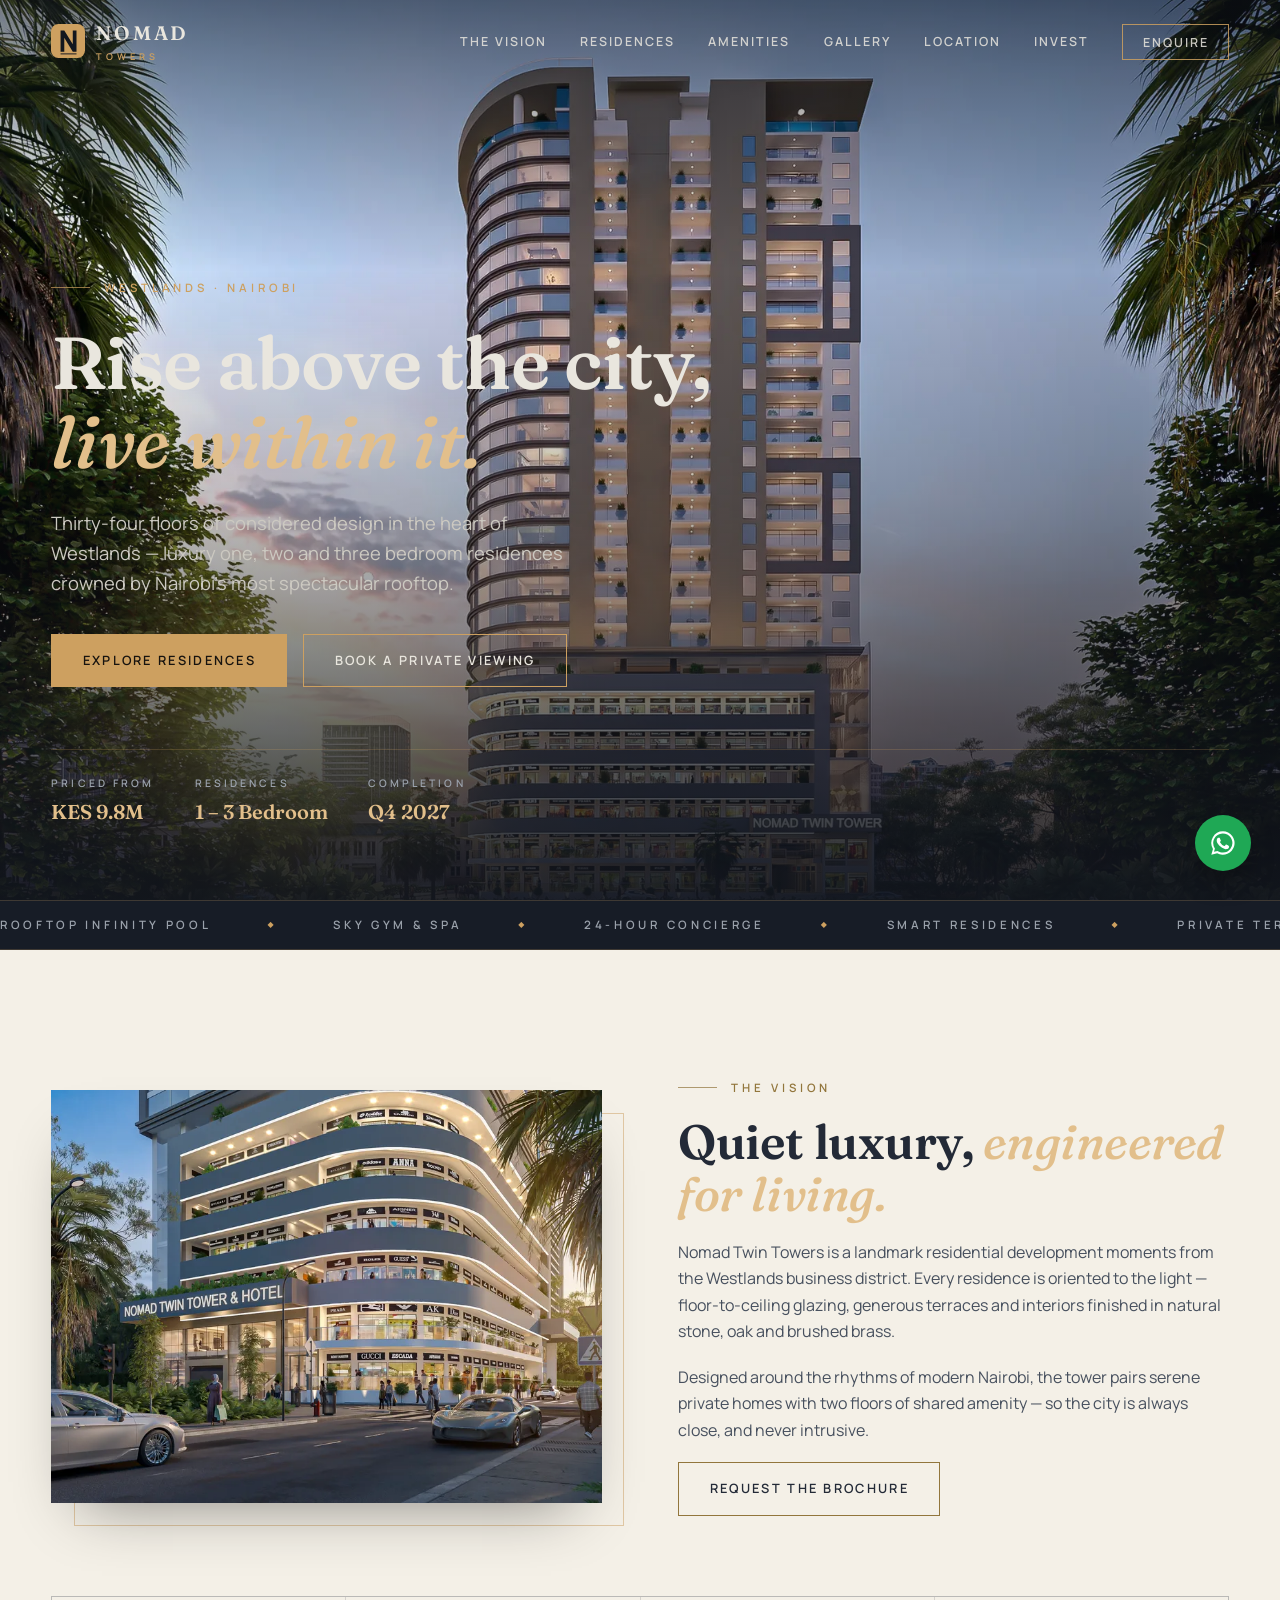
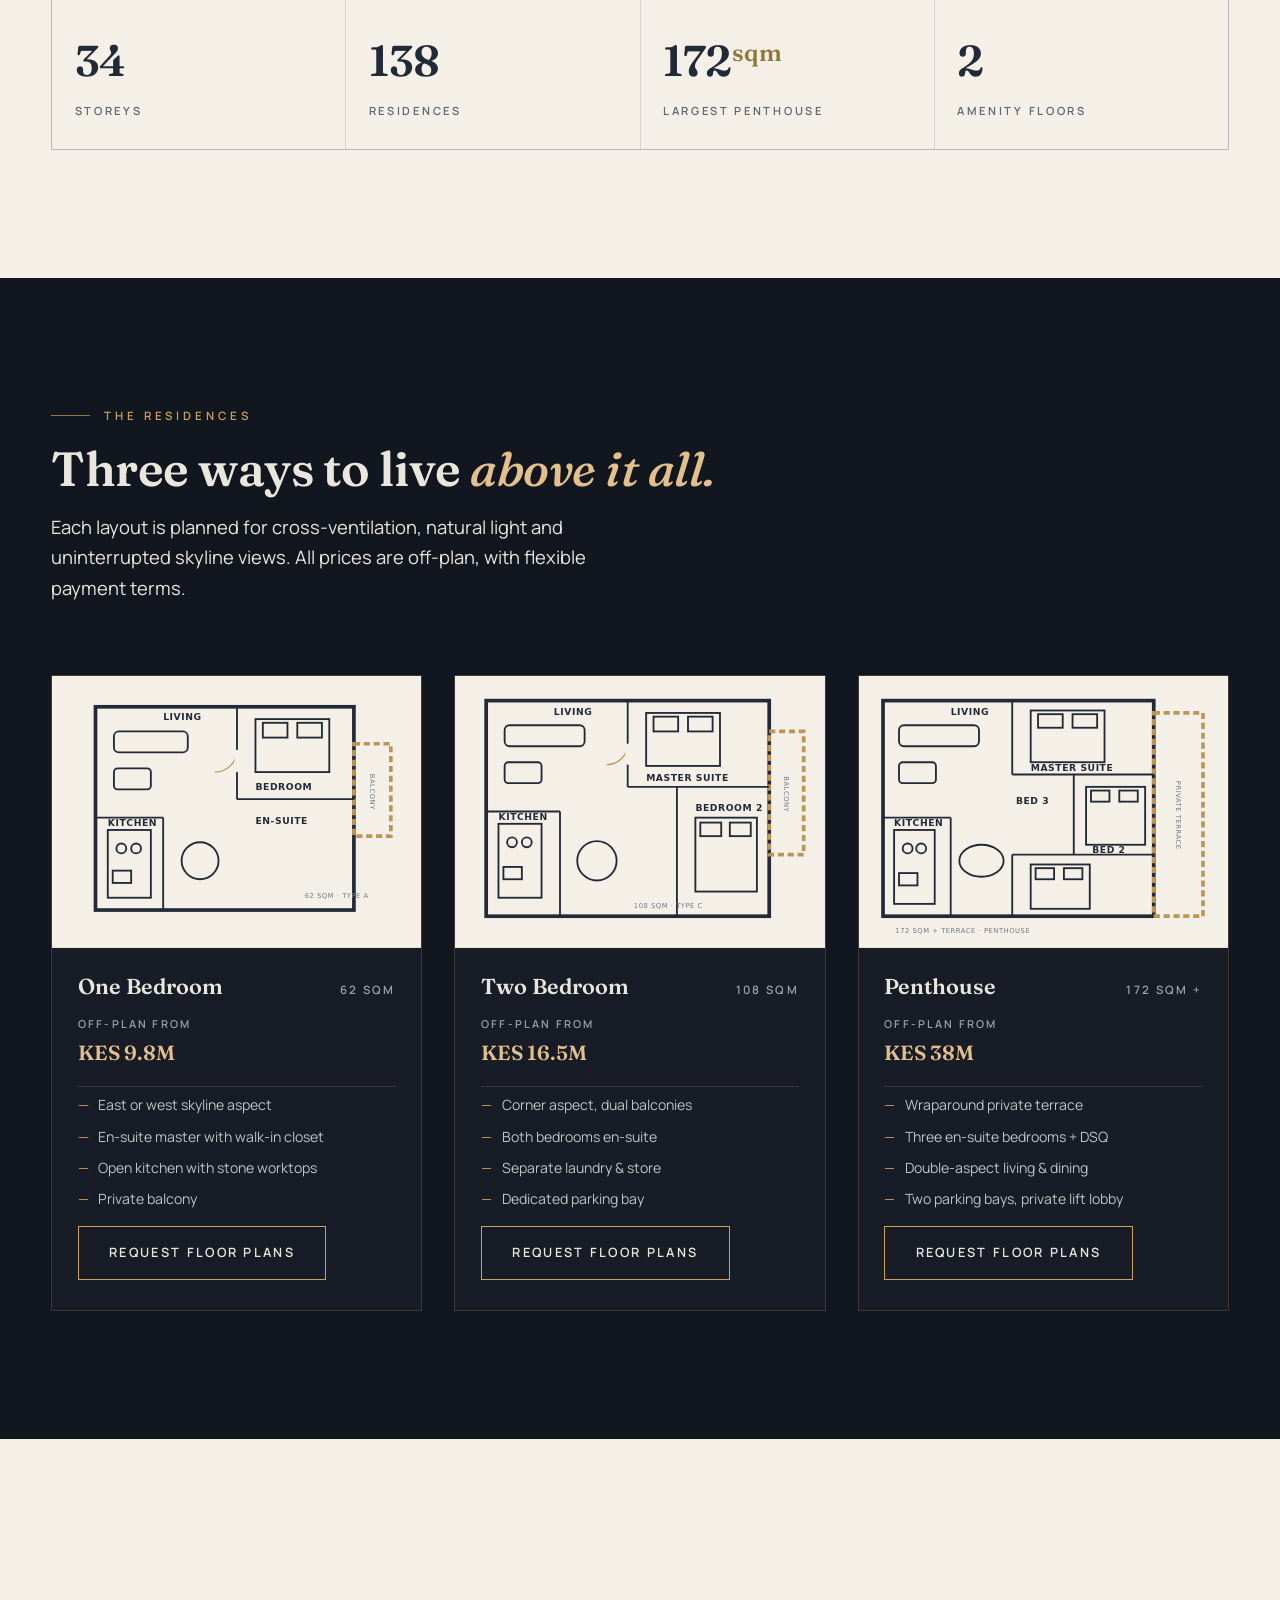
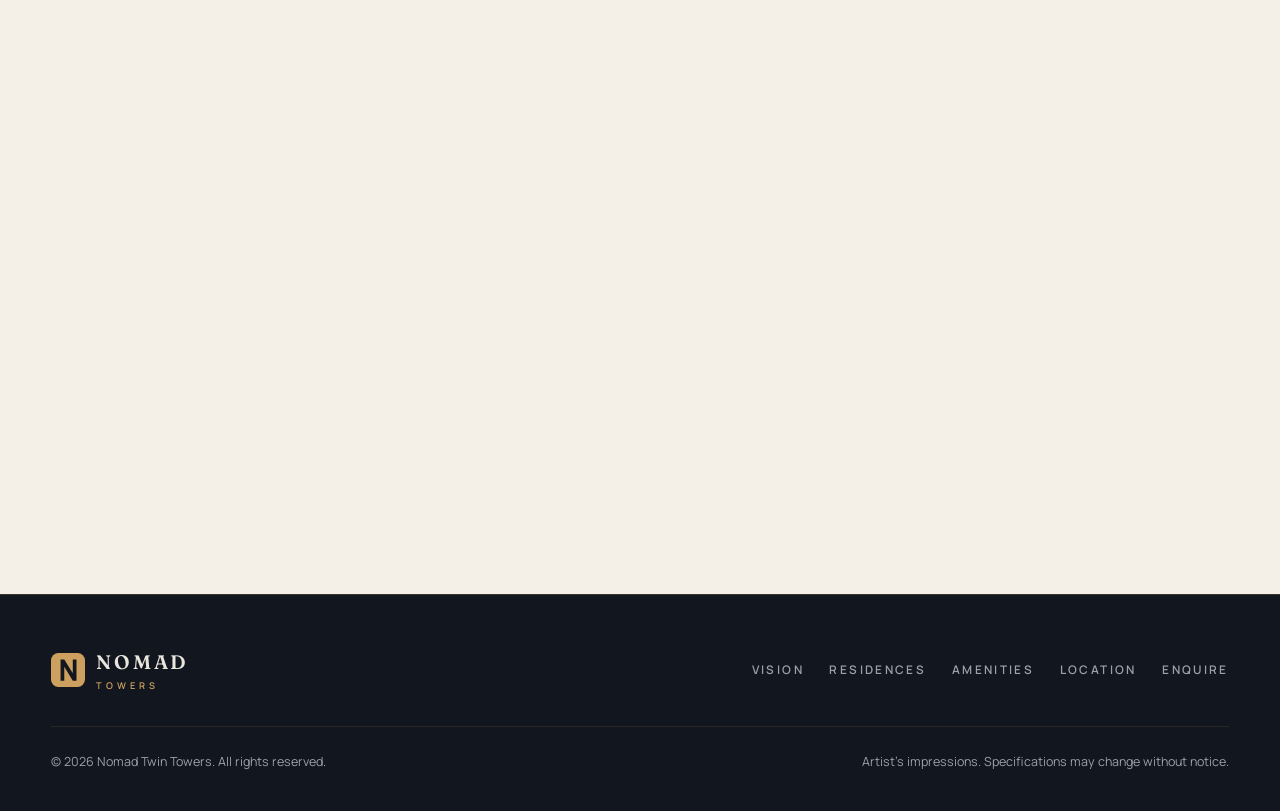
==== index.html @ 300cbf22 "Rename Nomad Towers to Nomad Twin Towers site-wide Client confirmed 2026-07-26 that "Nomad Twin Towe" ====
<!doctype html>
<html lang="en">
<head>
  <meta charset="utf-8">
  <meta name="viewport" content="width=device-width, initial-scale=1">
  <title>Nomad Twin Towers — Luxury Apartments in Westlands, Nairobi</title>
  <meta name="description" content="Nomad Twin Towers: luxury 1, 2 &amp; 3 bedroom apartments in the heart of Westlands, Nairobi. Rooftop infinity pool, sky gym, 24-hour concierge. Off-plan from KES 9.8M.">
  <meta name="theme-color" content="#12161e">
  <link rel="icon" type="image/svg+xml" href="assets/favicon.svg">
  <link rel="icon" type="image/png" sizes="32x32" href="assets/favicon-32.png">
  <link rel="apple-touch-icon" href="assets/apple-touch-icon.png">

  <!-- Domain is a PLACEHOLDER pending confirmation — see brief.md Missing items -->
  <link rel="canonical" href="https://nomadtwintowers.co.ke/">

  <!-- Open Graph (og:image must stay an absolute URL or WhatsApp/social previews break) -->
  <meta property="og:type" content="website">
  <meta property="og:url" content="https://nomadtwintowers.co.ke/">
  <meta property="og:title" content="Nomad Twin Towers — Westlands, Nairobi">
  <meta property="og:description" content="Luxury 1, 2 &amp; 3 bedroom apartments above the Westlands skyline. Off-plan from KES 9.8M.">
  <meta property="og:image" content="https://nomadtwintowers.co.ke/assets/hero-tower-sunset.jpg">
  <meta property="og:image:width" content="1600">
  <meta property="og:image:height" content="1200">

  <!-- Performance: self-hosted fonts, preloaded; single CSS file; deferred JS -->
  <link rel="preload" href="fonts/fraunces-600.woff2" as="font" type="font/woff2" crossorigin>
  <link rel="preload" href="fonts/fraunces-italic-500.woff2" as="font" type="font/woff2" crossorigin>
  <link rel="preload" href="fonts/manrope-var.woff2" as="font" type="font/woff2" crossorigin>
  <link rel="stylesheet" href="css/main.css">
  <script src="js/main.js" defer></script>

  <!-- Structured data for search -->
  <script type="application/ld+json">
  {
    "@context": "https://schema.org",
    "@type": "ApartmentComplex",
    "name": "Nomad Twin Towers",
    "description": "Luxury 1, 2 and 3 bedroom apartments in Westlands, Nairobi.",
    "url": "https://nomadtwintowers.co.ke/",
    "image": "https://nomadtwintowers.co.ke/assets/hero-tower-sunset.jpg",
    "address": {
      "@type": "PostalAddress",
      "addressLocality": "Westlands, Nairobi",
      "addressCountry": "KE"
    }
  }
  </script>
</head>
<body>

  <a class="skip-link" href="#top">Skip to content</a>

  <header class="site-header">
    <div class="nav-bar">
      <a class="brand" href="#top" aria-label="Nomad Twin Towers — home">
        <svg viewBox="0 0 64 64" aria-hidden="true"><rect width="64" height="64" rx="14" fill="#cda060"/><path d="M18 52V12h7l16 26V12h7v40h-7L25 26v26z" fill="#12161e"/><rect x="18" y="55" width="30" height="2.4" fill="#12161e" opacity=".75"/></svg>
        <span class="brand-name">NOMAD<small>TOWERS</small></span>
      </a>
      <button class="nav-toggle" aria-expanded="false" aria-controls="nav-links" aria-label="Menu"><span></span></button>
      <nav>
        <ul class="nav-links" id="nav-links">
          <li><a href="#about">The Vision</a></li>
          <li><a href="#residences">Residences</a></li>
          <li><a href="#amenities">Amenities</a></li>
          <li><a href="#gallery">Gallery</a></li>
          <li><a href="#location">Location</a></li>
          <li><a href="#invest">Invest</a></li>
          <li><a class="nav-cta" href="#enquire">Enquire</a></li>
        </ul>
      </nav>
    </div>
  </header>

  <main id="top">

    <!-- ============ HERO ============ -->
    <section class="hero">
      <picture>
        <source type="image/webp" srcset="assets/hero-tower-sunset-800.webp 800w, assets/hero-tower-sunset-1200.webp 1200w, assets/hero-tower-sunset.webp 1600w" sizes="100vw">
        <img class="hero-art" src="assets/hero-tower-sunset.jpg" srcset="assets/hero-tower-sunset-800.jpg 800w, assets/hero-tower-sunset-1200.jpg 1200w, assets/hero-tower-sunset.jpg 1600w" sizes="100vw" alt="Nomad Twin Towers rising above the Westlands skyline at sunset" width="1600" height="1200" fetchpriority="high">
      </picture>
      <div class="hero-inner">
        <p class="eyebrow reveal">Westlands · Nairobi</p>
        <h1 class="reveal" data-delay="1">Rise above the city, <span class="serif-accent">live within it.</span></h1>
        <p class="lede reveal" data-delay="2">Thirty-four floors of considered design in the heart of Westlands — luxury one, two and three bedroom residences crowned by Nairobi's most spectacular rooftop.</p>
        <div class="hero-ctas reveal" data-delay="3">
          <a class="btn btn--solid" href="#residences">Explore Residences</a>
          <a class="btn btn--ghost" href="#enquire">Book a Private Viewing</a>
        </div>
        <dl class="hero-meta reveal" data-delay="3">
          <div><dt>Priced From</dt><dd>KES 9.8M</dd></div>
          <div><dt>Residences</dt><dd>1 – 3 Bedroom</dd></div>
          <div><dt>Completion</dt><dd>Q4 2027</dd></div>
        </dl>
      </div>
    </section>

    <!-- ============ MARQUEE ============ -->
    <div class="marquee" aria-hidden="true">
      <div class="marquee-track">
        <span>Rooftop Infinity Pool</span><span>Sky Gym &amp; Spa</span><span>24-Hour Concierge</span><span>Smart Residences</span><span>Private Terraces</span><span>EV Charging</span>
        <span>Rooftop Infinity Pool</span><span>Sky Gym &amp; Spa</span><span>24-Hour Concierge</span><span>Smart Residences</span><span>Private Terraces</span><span>EV Charging</span>
      </div>
    </div>

    <!-- ============ ABOUT ============ -->
    <section class="section section--light cv-auto" id="about">
      <div class="wrap">
        <div class="split">
          <figure class="split-media reveal">
            <picture>
              <source type="image/webp" srcset="assets/podium-entrance-dusk-800.webp 800w, assets/podium-entrance-dusk-1200.webp 1200w, assets/podium-entrance-dusk.webp 1600w" sizes="(max-width: 880px) 92vw, 590px">
              <img src="assets/podium-entrance-dusk.jpg" srcset="assets/podium-entrance-dusk-800.jpg 800w, assets/podium-entrance-dusk-1200.jpg 1200w, assets/podium-entrance-dusk.jpg 1600w" sizes="(max-width: 880px) 92vw, 590px" alt="Illuminated arrival entrance and retail podium of Nomad Twin Towers at dusk" width="1600" height="1200" loading="lazy" decoding="async">
            </picture>
          </figure>
          <div class="split-copy">
            <p class="eyebrow reveal">The Vision</p>
            <h2 class="reveal" data-delay="1">Quiet luxury, <span class="serif-accent">engineered for living.</span></h2>
            <p class="reveal" data-delay="2">Nomad Twin Towers is a landmark residential development moments from the Westlands business district. Every residence is oriented to the light — floor-to-ceiling glazing, generous terraces and interiors finished in natural stone, oak and brushed brass.</p>
            <p class="reveal" data-delay="2">Designed around the rhythms of modern Nairobi, the tower pairs serene private homes with two floors of shared amenity — so the city is always close, and never intrusive.</p>
            <a class="btn btn--ghost reveal" data-delay="3" href="#enquire">Request the Brochure</a>
          </div>
        </div>
        <div class="stats reveal">
          <div><span class="stat-num"><span data-count="34">0</span></span><span class="stat-label">Storeys</span></div>
          <div><span class="stat-num"><span data-count="138">0</span></span><span class="stat-label">Residences</span></div>
          <div><span class="stat-num"><span data-count="172">0</span><sup>sqm</sup></span><span class="stat-label">Largest Penthouse</span></div>
          <div><span class="stat-num"><span data-count="2">0</span></span><span class="stat-label">Amenity Floors</span></div>
        </div>
      </div>
    </section>

    <!-- ============ RESIDENCES ============ -->
    <section class="section cv-auto" id="residences">
      <div class="wrap">
        <div class="section-head">
          <p class="eyebrow reveal">The Residences</p>
          <h2 class="reveal" data-delay="1">Three ways to live <span class="serif-accent">above it all.</span></h2>
          <p class="lede reveal" data-delay="2">Each layout is planned for cross-ventilation, natural light and uninterrupted skyline views. All prices are off-plan, with flexible payment terms.</p>
        </div>
        <div class="res-grid">
          <article class="res-card reveal">
            <figure><img src="assets/plan-1br.svg" alt="One bedroom floor plan, 62 square metres" width="600" height="440" loading="lazy" decoding="async"></figure>
            <div class="res-body">
              <div class="res-title"><h3>One Bedroom</h3><span class="res-size">62 SQM</span></div>
              <p class="res-price"><small>Off-plan from</small>KES 9.8M</p>
              <ul class="res-feats">
                <li>East or west skyline aspect</li>
                <li>En-suite master with walk-in closet</li>
                <li>Open kitchen with stone worktops</li>
                <li>Private balcony</li>
              </ul>
              <a class="btn btn--ghost" href="#enquire">Request Floor Plans</a>
            </div>
          </article>
          <article class="res-card reveal" data-delay="1">
            <figure><img src="assets/plan-2br.svg" alt="Two bedroom floor plan, 108 square metres" width="600" height="440" loading="lazy" decoding="async"></figure>
            <div class="res-body">
              <div class="res-title"><h3>Two Bedroom</h3><span class="res-size">108 SQM</span></div>
              <p class="res-price"><small>Off-plan from</small>KES 16.5M</p>
              <ul class="res-feats">
                <li>Corner aspect, dual balconies</li>
                <li>Both bedrooms en-suite</li>
                <li>Separate laundry &amp; store</li>
                <li>Dedicated parking bay</li>
              </ul>
              <a class="btn btn--ghost" href="#enquire">Request Floor Plans</a>
            </div>
          </article>
          <article class="res-card reveal" data-delay="2">
            <figure><img src="assets/plan-3br.svg" alt="Penthouse floor plan, 172 square metres plus private terrace" width="600" height="440" loading="lazy" decoding="async"></figure>
            <div class="res-body">
              <div class="res-title"><h3>Penthouse</h3><span class="res-size">172 SQM +</span></div>
              <p class="res-price"><small>Off-plan from</small>KES 38M</p>
              <ul class="res-feats">
                <li>Wraparound private terrace</li>
                <li>Three en-suite bedrooms + DSQ</li>
                <li>Double-aspect living &amp; dining</li>
                <li>Two parking bays, private lift lobby</li>
              </ul>
              <a class="btn btn--ghost" href="#enquire">Request Floor Plans</a>
            </div>
          </article>
        </div>
      </div>
    </section>

    <!-- ============ AMENITIES ============ -->
    <section class="section section--light cv-auto" id="amenities">
      <div class="wrap">
        <div class="section-head">
          <p class="eyebrow reveal">Amenities</p>
          <h2 class="reveal" data-delay="1">Two floors devoted to <span class="serif-accent">everything but work.</span></h2>
        </div>
        <div class="amen-grid">
          <div class="amen reveal">
            <svg viewBox="0 0 24 24" fill="none" stroke-width="1.5" aria-hidden="true"><path d="M2 15c2 1.2 4 1.2 6 0s4-1.2 6 0 4 1.2 6 0M2 19c2 1.2 4 1.2 6 0s4-1.2 6 0 4 1.2 6 0M7 12V6a3 3 0 0 1 6 0M13 12V8"/></svg>
            <h3>Rooftop Infinity Pool</h3>
            <p>A heated pool on the 34th floor with a glass edge over the skyline — swim into the sunset.</p>
          </div>
          <div class="amen reveal" data-delay="1">
            <svg viewBox="0 0 24 24" fill="none" stroke-width="1.5" aria-hidden="true"><path d="M4 9v6M20 9v6M7 7v10M17 7v10M7 12h10"/></svg>
            <h3>Sky Gym &amp; Spa</h3>
            <p>Technogym equipment, a yoga studio, steam and sauna — all with floor-to-ceiling views.</p>
          </div>
          <div class="amen reveal" data-delay="2">
            <svg viewBox="0 0 24 24" fill="none" stroke-width="1.5" aria-hidden="true"><circle cx="12" cy="8" r="3.5"/><path d="M5 20c.8-3.6 3.6-5.5 7-5.5s6.2 1.9 7 5.5"/></svg>
            <h3>24-Hour Concierge</h3>
            <p>Front-of-house, valet parking, deliveries and housekeeping arranged around your day.</p>
          </div>
          <div class="amen reveal" data-delay="3">
            <svg viewBox="0 0 24 24" fill="none" stroke-width="1.5" aria-hidden="true"><rect x="4" y="4" width="16" height="16" rx="2"/><path d="M9 12l2 2 4-4"/></svg>
            <h3>Smart Residences</h3>
            <p>App-controlled access, lighting and climate, with fibre to every residence as standard.</p>
          </div>
          <div class="amen reveal">
            <svg viewBox="0 0 24 24" fill="none" stroke-width="1.5" aria-hidden="true"><path d="M12 3l8 4v5c0 5-3.4 8-8 9-4.6-1-8-4-8-9V7z"/></svg>
            <h3>Layered Security</h3>
            <p>Gated basement parking, CCTV, biometric lobby access and a manned perimeter, day and night.</p>
          </div>
          <div class="amen reveal" data-delay="1">
            <svg viewBox="0 0 24 24" fill="none" stroke-width="1.5" aria-hidden="true"><path d="M13 2 5 13h5l-1 9 8-11h-5z"/></svg>
            <h3>Full Backup Power</h3>
            <p>Generators and solar-assisted common areas keep every lift, pump and light running.</p>
          </div>
          <div class="amen reveal" data-delay="2">
            <svg viewBox="0 0 24 24" fill="none" stroke-width="1.5" aria-hidden="true"><path d="M5 20V8l7-5 7 5v12M9 20v-6h6v6"/></svg>
            <h3>Residents' Lounge</h3>
            <p>A club-style lounge, private dining room and co-working nooks on the amenity floors.</p>
          </div>
          <div class="amen reveal" data-delay="3">
            <svg viewBox="0 0 24 24" fill="none" stroke-width="1.5" aria-hidden="true"><rect x="3" y="10" width="13" height="7" rx="2"/><path d="M16 13h3l2 2v2h-2M6 17v2M14 17v2M16 8a4 4 0 0 0-8 0"/></svg>
            <h3>Parking &amp; EV Charging</h3>
            <p>Three basement levels with allocated bays, visitor parking and EV charging points.</p>
          </div>
        </div>
      </div>
    </section>

    <!-- ============ GALLERY ============ -->
    <section class="section cv-auto" id="gallery">
      <div class="wrap">
        <div class="gallery-head">
          <div class="section-head" style="margin-bottom:0">
            <p class="eyebrow reveal">Gallery</p>
            <h2 class="reveal" data-delay="1">A first look, <span class="serif-accent">up close.</span></h2>
          </div>
          <div class="gal-nav reveal">
            <button class="gal-btn" data-gal-prev aria-label="Previous image"><svg width="18" height="18" viewBox="0 0 24 24" fill="none" stroke="currentColor" stroke-width="2"><path d="M15 6l-6 6 6 6"/></svg></button>
            <button class="gal-btn" data-gal-next aria-label="Next image"><svg width="18" height="18" viewBox="0 0 24 24" fill="none" stroke="currentColor" stroke-width="2"><path d="M9 6l6 6-6 6"/></svg></button>
          </div>
        </div>
        <div class="gallery-track reveal">
          <figure class="gal-item">
            <picture>
              <source type="image/webp" srcset="assets/rooftop-pool-dusk-800.webp 800w, assets/rooftop-pool-dusk-1200.webp 1200w, assets/rooftop-pool-dusk.webp 1600w" sizes="(max-width: 700px) 82vw, 560px">
              <img src="assets/rooftop-pool-dusk.jpg" srcset="assets/rooftop-pool-dusk-800.jpg 800w, assets/rooftop-pool-dusk-1200.jpg 1200w, assets/rooftop-pool-dusk.jpg 1600w" sizes="(max-width: 700px) 82vw, 560px" data-full="assets/rooftop-pool-dusk.jpg" alt="Rooftop infinity pool at twilight overlooking the city lights" width="1600" height="878" loading="lazy" decoding="async">
            </picture>
            <figcaption>Rooftop Infinity Pool · Level 34</figcaption>
          </figure>
          <figure class="gal-item">
            <picture>
              <source type="image/webp" srcset="assets/tower-dusk-800.webp 800w, assets/tower-dusk-1200.webp 1200w, assets/tower-dusk.webp 1600w" sizes="(max-width: 700px) 82vw, 560px">
              <img src="assets/tower-dusk.jpg" srcset="assets/tower-dusk-800.jpg 800w, assets/tower-dusk-1200.jpg 1200w, assets/tower-dusk.jpg 1600w" sizes="(max-width: 700px) 82vw, 560px" data-full="assets/tower-dusk.jpg" alt="Nomad Twin Towers seen from the gardens at dusk with lit balconies" width="1600" height="1200" loading="lazy" decoding="async">
            </picture>
            <figcaption>The Tower at Dusk</figcaption>
          </figure>
          <figure class="gal-item">
            <picture>
              <source type="image/webp" srcset="assets/tower-aerial-morning-800.webp 800w, assets/tower-aerial-morning-1200.webp 1200w, assets/tower-aerial-morning.webp 1600w" sizes="(max-width: 700px) 82vw, 560px">
              <img src="assets/tower-aerial-morning.jpg" srcset="assets/tower-aerial-morning-800.jpg 800w, assets/tower-aerial-morning-1200.jpg 1200w, assets/tower-aerial-morning.jpg 1600w" sizes="(max-width: 700px) 82vw, 560px" data-full="assets/tower-aerial-morning.jpg" alt="Aerial view of Nomad Twin Towers above Westlands in morning light" width="1600" height="1200" loading="lazy" decoding="async">
            </picture>
            <figcaption>Morning over Westlands</figcaption>
          </figure>
          <figure class="gal-item">
            <picture>
              <source type="image/webp" srcset="assets/retail-promenade-800.webp 800w, assets/retail-promenade-1200.webp 1200w, assets/retail-promenade.webp 1600w" sizes="(max-width: 700px) 82vw, 560px">
              <img src="assets/retail-promenade.jpg" srcset="assets/retail-promenade-800.jpg 800w, assets/retail-promenade-1200.jpg 1200w, assets/retail-promenade.jpg 1600w" sizes="(max-width: 700px) 82vw, 560px" data-full="assets/retail-promenade.jpg" alt="Street-level retail promenade of the podium in the evening" width="1600" height="1200" loading="lazy" decoding="async">
            </picture>
            <figcaption>The Retail Promenade · Ground</figcaption>
          </figure>
        </div>
      </div>
      <dialog class="lightbox" id="lightbox">
        <button class="lightbox-close" aria-label="Close">×</button>
        <img alt="" width="800" height="600">
      </dialog>
    </section>

    <!-- ============ LOCATION ============ -->
    <section class="section section--light cv-auto" id="location">
      <div class="wrap split">
        <div class="split-copy">
          <p class="eyebrow reveal">Location</p>
          <h2 class="reveal" data-delay="1">The centre of <span class="serif-accent">everything.</span></h2>
          <p class="reveal" data-delay="2">Set on a quiet avenue off Waiyaki Way, Nomad Twin Towers places the best of Westlands at your door — and the rest of Nairobi minutes away via the Expressway.</p>
          <ul class="loc-list reveal" data-delay="2">
            <li><strong>GTC &amp; Westlands CBD</strong><span class="loc-time">3 min</span></li>
            <li><strong>Sarit Centre</strong><span class="loc-time">4 min</span></li>
            <li><strong>Westgate Mall</strong><span class="loc-time">5 min</span></li>
            <li><strong>Nairobi CBD</strong><span class="loc-time">10 min</span></li>
            <li><strong>JKIA via Expressway</strong><span class="loc-time">35 min</span></li>
          </ul>
        </div>
        <div class="map-facade reveal" data-delay="1">
          <div class="map-grid" aria-hidden="true"></div>
          <div class="map-pin">
            <svg viewBox="0 0 24 24" fill="none" stroke="#92763c" stroke-width="1.5" aria-hidden="true"><path d="M12 21s-7-5.5-7-11a7 7 0 0 1 14 0c0 5.5-7 11-7 11z"/><circle cx="12" cy="10" r="2.6" fill="#92763c"/></svg>
            <p style="max-width:22ch;font-size:.9rem;color:#5c6572">Westlands, Nairobi — interactive map loads on request to keep the page fast.</p>
            <button class="btn btn--ghost" data-load-map>Load Interactive Map</button>
          </div>
        </div>
      </div>
    </section>

    <!-- ============ INVEST ============ -->
    <section class="section cv-auto" id="invest">
      <div class="wrap">
        <div class="section-head">
          <p class="eyebrow reveal">Ownership</p>
          <h2 class="reveal" data-delay="1">A simple path <span class="serif-accent">to the keys.</span></h2>
          <p class="lede reveal" data-delay="2">Westlands remains Nairobi's strongest rental market. Off-plan buyers benefit from launch pricing and a staged, interest-free payment plan through construction.</p>
        </div>
        <div class="invest-steps">
          <div class="reveal"><span class="step-no">01</span><h3>Reserve</h3><p>Choose your residence and secure it with a refundable KES 500,000 reservation fee.</p></div>
          <div class="reveal" data-delay="1"><span class="step-no">02</span><h3>Sign &amp; Deposit</h3><p>Sign the sale agreement within 30 days and pay a 20% deposit.</p></div>
          <div class="reveal" data-delay="2"><span class="step-no">03</span><h3>Staged Payments</h3><p>The balance is spread in quarterly instalments across the construction period.</p></div>
          <div class="reveal" data-delay="3"><span class="step-no">04</span><h3>Handover 2027</h3><p>Final 10% on completion. Move in, or let our management team place a tenant.</p></div>
        </div>
      </div>
    </section>

    <!-- ============ ENQUIRE ============ -->
    <section class="section section--light cv-auto" id="enquire">
      <div class="wrap enquiry-grid">
        <div>
          <p class="eyebrow reveal">Enquire</p>
          <h2 class="reveal" data-delay="1">Book a private <span class="serif-accent">viewing.</span></h2>
          <p class="reveal" data-delay="2" style="margin-top:1rem">Visit the show apartment and sales gallery, or speak with our team about availability, floor plans and payment terms.</p>
          <div class="contact-rows reveal" data-delay="2">
            <a href="tel:+254700000000"><span class="lbl">Call / WhatsApp</span><span class="val">+254 700 000 000</span></a>
            <a href="mailto:sales@nomadtwintowers.co.ke"><span class="lbl">Email</span><span class="val">sales@nomadtwintowers.co.ke</span></a>
            <a href="#location"><span class="lbl">Sales Gallery</span><span class="val">Off Waiyaki Way, Westlands</span></a>
          </div>
        </div>
        <form class="form reveal" data-delay="1" id="enquiry-form" novalidate>
          <div class="form-row">
            <div class="field">
              <label for="f-name">Full Name</label>
              <input id="f-name" name="name" type="text" autocomplete="name" required>
            </div>
            <div class="field">
              <label for="f-phone">Phone</label>
              <input id="f-phone" name="phone" type="tel" autocomplete="tel" required>
            </div>
          </div>
          <div class="form-row">
            <div class="field">
              <label for="f-email">Email</label>
              <input id="f-email" name="email" type="email" autocomplete="email" required>
            </div>
            <div class="field">
              <label for="f-unit">Interested In</label>
              <select id="f-unit" name="unit">
                <option>One Bedroom Residence</option>
                <option>Two Bedroom Residence</option>
                <option>Penthouse</option>
                <option>Investment Portfolio</option>
              </select>
            </div>
          </div>
          <div class="field">
            <label for="f-msg">Message <span style="text-transform:none;letter-spacing:0">(optional)</span></label>
            <textarea id="f-msg" name="message"></textarea>
          </div>
          <p class="form-status" role="status" aria-live="polite"></p>
          <div class="form-actions">
            <button class="btn btn--solid" type="button" data-send-wa>Enquire on WhatsApp</button>
            <button class="btn btn--ghost" type="submit">Send by Email</button>
          </div>
          <p class="form-note">Your enquiry opens in WhatsApp or your email app — nothing is stored on this site.</p>
        </form>
      </div>
    </section>
  </main>

  <footer class="site-footer">
    <div class="wrap">
      <div class="footer-grid">
        <a class="brand" href="#top" aria-label="Nomad Twin Towers — back to top">
          <svg viewBox="0 0 64 64" width="30" height="30" aria-hidden="true"><rect width="64" height="64" rx="14" fill="#cda060"/><path d="M18 52V12h7l16 26V12h7v40h-7L25 26v26z" fill="#12161e"/></svg>
          <span class="brand-name">NOMAD<small>TOWERS</small></span>
        </a>
        <nav class="footer-nav" aria-label="Footer">
          <a href="#about">Vision</a>
          <a href="#residences">Residences</a>
          <a href="#amenities">Amenities</a>
          <a href="#location">Location</a>
          <a href="#enquire">Enquire</a>
        </nav>
      </div>
      <div class="footer-fine">
        <p>© <span id="year">2026</span> Nomad Twin Towers. All rights reserved.</p>
        <p>Artist's impressions. Specifications may change without notice.</p>
      </div>
    </div>
  </footer>

  <a class="wa-float" href="https://wa.me/254700000000?text=Hello%20Nomad%20Towers%2C%20I%27d%20like%20to%20enquire." target="_blank" rel="noopener" aria-label="Chat on WhatsApp">
    <svg viewBox="0 0 24 24" aria-hidden="true"><path d="M12 2a10 10 0 0 0-8.6 15.1L2 22l5-1.3A10 10 0 1 0 12 2zm0 18.2c-1.6 0-3.1-.4-4.4-1.2l-.3-.2-3 .8.8-2.9-.2-.3A8.2 8.2 0 1 1 12 20.2zm4.6-6.1c-.3-.1-1.5-.7-1.7-.8-.2-.1-.4-.1-.6.1-.2.3-.6.8-.8 1-.1.2-.3.2-.5.1a6.7 6.7 0 0 1-3.4-3c-.3-.4 0-.5.1-.7l.4-.5c.1-.2.1-.3 0-.5l-.8-1.9c-.2-.5-.4-.4-.6-.4h-.5c-.2 0-.5.1-.7.3-.2.3-.9.9-.9 2.2s.9 2.5 1.1 2.7c.1.2 1.8 2.8 4.5 3.9.6.3 1.1.4 1.5.5.6.2 1.2.2 1.6.1.5-.1 1.5-.6 1.7-1.2.2-.6.2-1.1.2-1.2-.1-.1-.2-.2-.4-.3z"/></svg>
  </a>

</body>
</html>
---- css/main.css ----
/* ============================================================
   NOMAD TOWERS — main stylesheet
   Zero-framework. One file, one request, heavily cacheable.
   ============================================================ */

/* ---------- Fonts (self-hosted, latin subset) ---------- */
@font-face {
  font-family: "Fraunces";
  font-style: normal;
  font-weight: 600;
  font-display: swap;
  src: url("../fonts/fraunces-600.woff2") format("woff2");
}
@font-face {
  font-family: "Fraunces";
  font-style: italic;
  font-weight: 500;
  font-display: swap;
  src: url("../fonts/fraunces-italic-500.woff2") format("woff2");
}
@font-face {
  font-family: "Manrope";
  font-style: normal;
  font-weight: 400 700;
  font-display: swap;
  src: url("../fonts/manrope-var.woff2") format("woff2");
}

/* ---------- Design tokens ---------- */
:root {
  --ink: #12161e;
  --ink-2: #171c26;
  --ink-3: #202634;
  --cream: #f4f0e7;
  --cream-2: #eae4d6;
  --gold: #cda060;
  --gold-soft: #e2bf8b;
  --text-on-dark: #e9e6de;
  --muted-on-dark: #9aa1ab;
  --muted-on-light: #5c6572;
  --line-on-dark: rgba(205, 160, 96, 0.22);
  --line-on-light: rgba(35, 42, 55, 0.15);
  --font-display: "Fraunces", Georgia, serif;
  --font-body: "Manrope", system-ui, -apple-system, "Segoe UI", sans-serif;
  --w: min(1180px, 92vw);
  --pad-y: clamp(4.5rem, 10vw, 8rem);
  --ease: cubic-bezier(0.22, 1, 0.36, 1);
}

/* ---------- Reset ---------- */
*, *::before, *::after { box-sizing: border-box; margin: 0; padding: 0; }
html { scroll-behavior: smooth; }
body {
  font-family: var(--font-body);
  font-size: 1rem;
  line-height: 1.65;
  color: var(--text-on-dark);
  background: var(--ink);
  -webkit-font-smoothing: antialiased;
  text-rendering: optimizeLegibility;
}
img, svg { display: block; max-width: 100%; height: auto; }
a { color: inherit; text-decoration: none; }
button { font: inherit; color: inherit; background: none; border: 0; cursor: pointer; }
ul { list-style: none; }
:focus-visible { outline: 2px solid var(--gold); outline-offset: 3px; }

/* ---------- Skip link (keyboard users) ---------- */
.skip-link {
  position: fixed;
  top: 0.6rem;
  left: 0.6rem;
  z-index: 100;
  padding: 0.7rem 1.2rem;
  background: var(--gold);
  color: #17130f;
  font-size: 0.8rem;
  font-weight: 600;
  letter-spacing: 0.14em;
  text-transform: uppercase;
  transform: translateY(-200%);
}
.skip-link:focus { transform: none; }

/* ---------- Typography helpers ---------- */
.eyebrow {
  display: inline-flex;
  align-items: center;
  gap: 0.9rem;
  font-size: 0.72rem;
  font-weight: 600;
  letter-spacing: 0.34em;
  text-transform: uppercase;
  color: var(--gold);
}
.eyebrow::before {
  content: "";
  width: 2.4rem;
  height: 1px;
  background: var(--gold);
  opacity: 0.7;
}
h1, h2, h3 { font-family: var(--font-display); font-weight: 600; line-height: 1.08; }
h1 { font-size: clamp(2.6rem, 6.4vw, 4.6rem); letter-spacing: -0.01em; }
h2 { font-size: clamp(1.9rem, 4.2vw, 3rem); letter-spacing: -0.01em; }
h3 { font-size: 1.35rem; }
.serif-accent { font-style: italic; font-weight: 500; color: var(--gold-soft); }
.lede { font-size: clamp(1rem, 1.6vw, 1.15rem); max-width: 34rem; }

.section { padding-block: var(--pad-y); scroll-margin-top: 4.2rem; }
.section--light { background: var(--cream); color: #232a37; }
.section--light .eyebrow { color: #92763c; }
.section--light .eyebrow::before { background: #92763c; }
.section--light .lede, .section--light p { color: #47505e; }
.wrap { width: var(--w); margin-inline: auto; }
.section-head { max-width: 44rem; margin-bottom: clamp(2.5rem, 6vw, 4.5rem); display: grid; gap: 1.1rem; }

/* Below-fold rendering hint: skip layout/paint until near viewport */
.cv-auto { content-visibility: auto; contain-intrinsic-size: auto 720px; }

/* ---------- Buttons ---------- */
.btn {
  display: inline-flex;
  align-items: center;
  justify-content: center;
  gap: 0.6rem;
  padding: 0.95rem 1.9rem;
  font-size: 0.8rem;
  font-weight: 600;
  letter-spacing: 0.18em;
  text-transform: uppercase;
  border: 1px solid var(--gold);
  transition: background-color 0.3s var(--ease), color 0.3s var(--ease), transform 0.3s var(--ease);
}
.btn:hover { transform: translateY(-2px); }
.btn--solid { background: var(--gold); color: #17130f; }
.btn--solid:hover { background: var(--gold-soft); }
.btn--ghost { color: var(--text-on-dark); }
.btn--ghost:hover { background: rgba(205, 160, 96, 0.12); }
.section--light .btn--ghost { color: #232a37; border-color: #92763c; }
.section--light .btn--ghost:hover { background: rgba(146, 118, 60, 0.1); }

/* ---------- Header ---------- */
.site-header {
  position: fixed;
  inset-inline: 0;
  top: 0;
  z-index: 50;
  transition: background-color 0.35s var(--ease), border-color 0.35s var(--ease), box-shadow 0.35s var(--ease);
  border-bottom: 1px solid transparent;
}
.site-header.is-scrolled {
  background: rgba(18, 22, 30, 0.86);
  -webkit-backdrop-filter: blur(14px);
  backdrop-filter: blur(14px);
  border-bottom-color: var(--line-on-dark);
}
.nav-bar {
  width: var(--w);
  margin-inline: auto;
  display: flex;
  align-items: center;
  justify-content: space-between;
  padding-block: 1.05rem;
}
.brand { display: inline-flex; align-items: center; gap: 0.7rem; }
.brand svg { width: 34px; height: 34px; }
.brand-name {
  font-family: var(--font-display);
  font-size: 1.22rem;
  letter-spacing: 0.14em;
  color: var(--text-on-dark);
}
.brand-name small {
  display: block;
  font-family: var(--font-body);
  font-size: 0.58rem;
  font-weight: 600;
  letter-spacing: 0.42em;
  color: var(--gold);
}
.nav-links { display: flex; align-items: center; gap: clamp(1.2rem, 2.6vw, 2.4rem); }
.nav-links a {
  font-size: 0.78rem;
  font-weight: 600;
  letter-spacing: 0.16em;
  text-transform: uppercase;
  color: var(--text-on-dark);
  opacity: 0.85;
  transition: opacity 0.25s, color 0.25s;
}
.nav-links a:hover { opacity: 1; color: var(--gold-soft); }
.nav-cta { border: 1px solid var(--gold); padding: 0.55rem 1.2rem; color: var(--gold-soft); }
.nav-toggle { display: none; width: 44px; height: 44px; position: relative; z-index: 60; }
.nav-toggle span, .nav-toggle::before, .nav-toggle::after {
  content: "";
  position: absolute;
  left: 10px;
  width: 24px;
  height: 2px;
  background: var(--text-on-dark);
  transition: transform 0.3s var(--ease), opacity 0.3s;
}
.nav-toggle::before { top: 15px; }
.nav-toggle span { top: 21px; }
.nav-toggle::after { top: 27px; }
.nav-toggle[aria-expanded="true"]::before { transform: translateY(6px) rotate(45deg); }
.nav-toggle[aria-expanded="true"] span { opacity: 0; }
.nav-toggle[aria-expanded="true"]::after { transform: translateY(-6px) rotate(-45deg); }

@media (max-width: 820px) {
  .nav-toggle { display: block; }
  .nav-links {
    position: fixed;
    inset: 0;
    z-index: 55;
    flex-direction: column;
    justify-content: center;
    gap: 2.2rem;
    background: rgba(15, 19, 27, 0.97);
    -webkit-backdrop-filter: blur(8px);
    backdrop-filter: blur(8px);
    opacity: 0;
    visibility: hidden;
    transition: opacity 0.35s var(--ease), visibility 0.35s;
  }
  .nav-links.is-open { opacity: 1; visibility: visible; }
  .nav-links a { font-size: 1rem; }
}

/* ---------- Hero ---------- */
.hero {
  position: relative;
  min-height: 100svh;
  display: flex;
  align-items: flex-end;
  isolation: isolate;
  overflow: hidden;
}
.hero-art {
  position: absolute;
  inset: 0;
  z-index: -2;
  width: 100%;
  height: 100%;
  object-fit: cover;
}
.hero::after {
  content: "";
  position: absolute;
  inset: 0;
  z-index: -1;
  background:
    linear-gradient(180deg, rgba(18, 22, 30, 0.55) 0%, rgba(18, 22, 30, 0) 30%),
    linear-gradient(0deg, rgba(18, 22, 30, 0.92) 0%, rgba(18, 22, 30, 0.25) 45%, rgba(18, 22, 30, 0) 70%);
}
.hero-inner {
  width: var(--w);
  margin-inline: auto;
  padding-block: clamp(6rem, 14vh, 9rem) clamp(3rem, 8vh, 5rem);
  display: grid;
  gap: 1.6rem;
}
.hero h1 { max-width: 15ch; }
.hero .lede { color: #ccc9c1; }
.hero-ctas { display: flex; flex-wrap: wrap; gap: 1rem; margin-top: 0.6rem; }
.hero-meta {
  display: flex;
  flex-wrap: wrap;
  gap: 2.5rem;
  margin-top: clamp(1.6rem, 4vh, 3rem);
  padding-top: 1.6rem;
  border-top: 1px solid var(--line-on-dark);
}
.hero-meta div { display: grid; gap: 0.15rem; }
.hero-meta dt {
  font-size: 0.65rem;
  font-weight: 600;
  letter-spacing: 0.3em;
  text-transform: uppercase;
  color: var(--muted-on-dark);
}
.hero-meta dd { font-family: var(--font-display); font-size: 1.25rem; color: var(--gold-soft); }

/* ---------- Marquee ---------- */
.marquee {
  overflow: hidden;
  border-block: 1px solid var(--line-on-dark);
  padding-block: 0.9rem;
  background: var(--ink-2);
}
.marquee-track {
  display: flex;
  width: max-content;
  animation: marquee 36s linear infinite;
}
.marquee span {
  margin-right: 3.5rem;
  font-size: 0.72rem;
  font-weight: 600;
  letter-spacing: 0.32em;
  text-transform: uppercase;
  color: var(--muted-on-dark);
  white-space: nowrap;
}
.marquee span::after { content: "◆"; margin-left: 3.5rem; color: var(--gold); font-size: 0.5rem; vertical-align: 2px; }
@keyframes marquee { to { transform: translateX(-50%); } }

/* ---------- Split layouts ---------- */
.split {
  display: grid;
  grid-template-columns: 1fr 1fr;
  gap: clamp(2.5rem, 6vw, 5.5rem);
  align-items: center;
}
@media (max-width: 880px) { .split { grid-template-columns: 1fr; } }
.split-media { position: relative; }
.split-media img { width: 100%; box-shadow: 0 30px 60px -30px rgba(0, 0, 0, 0.45); }
.split-media::after {
  content: "";
  position: absolute;
  inset: 1.4rem -1.4rem -1.4rem 1.4rem;
  border: 1px solid var(--gold);
  opacity: 0.5;
  z-index: -1;
}
.split-copy { display: grid; gap: 1.2rem; justify-items: start; }

/* ---------- Stats ---------- */
.stats {
  display: grid;
  grid-template-columns: repeat(4, 1fr);
  gap: 1px;
  background: var(--line-on-light);
  border: 1px solid var(--line-on-light);
  margin-top: clamp(3rem, 7vw, 5rem);
}
.stats > div { background: var(--cream); padding: 1.8rem 1.4rem; display: grid; gap: 0.3rem; }
.stat-num { font-family: var(--font-display); font-size: clamp(1.9rem, 3.4vw, 2.7rem); color: #232a37; }
.stat-num sup { font-size: 0.55em; color: #92763c; }
.stat-label { font-size: 0.7rem; font-weight: 600; letter-spacing: 0.24em; text-transform: uppercase; color: var(--muted-on-light); }
@media (max-width: 700px) { .stats { grid-template-columns: repeat(2, 1fr); } }

/* ---------- Residences ---------- */
.res-grid { display: grid; grid-template-columns: repeat(3, 1fr); gap: clamp(1.2rem, 2.6vw, 2rem); }
@media (max-width: 980px) { .res-grid { grid-template-columns: 1fr; max-width: 34rem; } }
.res-card {
  background: var(--ink-2);
  border: 1px solid var(--line-on-dark);
  display: flex;
  flex-direction: column;
  transition: transform 0.4s var(--ease), border-color 0.4s var(--ease);
}
.res-card:hover { transform: translateY(-6px); border-color: rgba(205, 160, 96, 0.55); }
.res-card figure { border-bottom: 1px solid var(--line-on-dark); background: var(--cream); }
.res-card figure img { aspect-ratio: 600 / 440; object-fit: cover; width: 100%; }
.res-body { padding: 1.7rem 1.6rem 1.9rem; display: flex; flex-direction: column; gap: 1rem; flex: 1; }
.res-title { display: flex; justify-content: space-between; align-items: baseline; gap: 1rem; }
.res-title h3 { color: var(--text-on-dark); }
.res-size { font-size: 0.72rem; font-weight: 600; letter-spacing: 0.2em; color: var(--muted-on-dark); white-space: nowrap; }
.res-price { font-family: var(--font-display); font-size: 1.28rem; color: var(--gold-soft); }
.res-price small { font-family: var(--font-body); font-size: 0.68rem; font-weight: 600; letter-spacing: 0.2em; text-transform: uppercase; color: var(--muted-on-dark); display: block; margin-bottom: 0.2rem; }
.res-feats { display: grid; gap: 0.5rem; padding-top: 0.4rem; border-top: 1px solid var(--line-on-dark); }
.res-feats li { font-size: 0.88rem; color: #c1c3c0; display: flex; gap: 0.6rem; align-items: baseline; }
.res-feats li::before { content: "—"; color: var(--gold); }
.res-card .btn { margin-top: auto; align-self: flex-start; }

/* ---------- Amenities ---------- */
.amen-grid { display: grid; grid-template-columns: repeat(4, 1fr); gap: 1px; background: var(--line-on-light); border: 1px solid var(--line-on-light); }
@media (max-width: 980px) { .amen-grid { grid-template-columns: repeat(2, 1fr); } }
@media (max-width: 520px) { .amen-grid { grid-template-columns: 1fr; } }
.amen {
  background: var(--cream);
  padding: 2rem 1.6rem;
  display: grid;
  gap: 0.8rem;
  align-content: start;
  transition: background-color 0.3s var(--ease);
}
.amen:hover { background: var(--cream-2); }
.amen svg { width: 34px; height: 34px; stroke: #92763c; }
.amen h3 { font-size: 1.06rem; color: #232a37; }
.amen p { font-size: 0.88rem; color: var(--muted-on-light); }

/* ---------- Gallery ---------- */
.gallery-head { display: flex; justify-content: space-between; align-items: flex-end; gap: 2rem; }
.gal-nav { display: flex; gap: 0.6rem; }
.gal-btn {
  width: 46px;
  height: 46px;
  border: 1px solid var(--gold);
  color: var(--gold-soft);
  display: grid;
  place-items: center;
  transition: background-color 0.25s, opacity 0.25s;
}
.gal-btn:hover { background: rgba(205, 160, 96, 0.12); }
.gal-btn:disabled { opacity: 0.3; cursor: default; }
.gallery-track {
  display: flex;
  gap: clamp(1rem, 2vw, 1.6rem);
  overflow-x: auto;
  scroll-snap-type: x mandatory;
  scrollbar-width: none;
  margin-top: 2.4rem;
  padding-bottom: 0.5rem;
}
.gallery-track::-webkit-scrollbar { display: none; }
.gal-item { flex: 0 0 min(560px, 82vw); scroll-snap-align: start; }
.gal-item img {
  width: 100%;
  aspect-ratio: 4 / 3;
  object-fit: cover;
  cursor: zoom-in;
  transition: opacity 0.3s;
}
.gal-item img:hover { opacity: 0.92; }
.gal-item figcaption {
  margin-top: 0.8rem;
  font-size: 0.72rem;
  font-weight: 600;
  letter-spacing: 0.26em;
  text-transform: uppercase;
  color: var(--muted-on-dark);
}
.lightbox {
  position: relative;
  border: 0;
  padding: 0;
  background: transparent;
  max-width: min(1080px, 94vw);
}
.lightbox::backdrop { background: rgba(9, 12, 18, 0.88); -webkit-backdrop-filter: blur(6px); backdrop-filter: blur(6px); }
.lightbox img { width: 100%; }
.lightbox-close {
  position: absolute;
  top: -0.2rem;
  right: 0.4rem;
  font-size: 2rem;
  color: var(--cream);
  line-height: 1;
  z-index: 2;
}

/* ---------- Location ---------- */
.loc-list { display: grid; gap: 0; border-top: 1px solid var(--line-on-light); }
.loc-list li {
  display: flex;
  justify-content: space-between;
  align-items: baseline;
  gap: 1.5rem;
  padding-block: 0.95rem;
  border-bottom: 1px solid var(--line-on-light);
  font-size: 0.95rem;
  color: #47505e;
}
.loc-list strong { font-weight: 600; color: #232a37; }
.loc-time { font-size: 0.78rem; font-weight: 600; letter-spacing: 0.14em; text-transform: uppercase; color: #92763c; white-space: nowrap; }
.map-facade {
  position: relative;
  aspect-ratio: 4 / 3;
  background: #d7d3c9;
  display: grid;
  place-items: center;
  border: 1px solid var(--line-on-light);
  overflow: hidden;
}
.map-facade iframe { position: absolute; inset: 0; width: 100%; height: 100%; border: 0; }
.map-grid {
  position: absolute;
  inset: 0;
  background:
    linear-gradient(rgba(146, 118, 60, 0.12) 1px, transparent 1px) 0 0 / 100% 44px,
    linear-gradient(90deg, rgba(146, 118, 60, 0.12) 1px, transparent 1px) 0 0 / 44px 100%;
}
.map-pin { position: relative; display: grid; justify-items: center; gap: 0.9rem; text-align: center; padding: 1rem; }
.map-pin svg { width: 44px; height: 44px; }

/* ---------- Investment ---------- */
.invest-steps { display: grid; grid-template-columns: repeat(4, 1fr); gap: 1px; background: var(--line-on-dark); border: 1px solid var(--line-on-dark); margin-top: clamp(2.5rem, 6vw, 4rem); }
@media (max-width: 880px) { .invest-steps { grid-template-columns: repeat(2, 1fr); } }
@media (max-width: 520px) { .invest-steps { grid-template-columns: 1fr; } }
.invest-steps > div { background: var(--ink-2); padding: 1.8rem 1.5rem; display: grid; gap: 0.5rem; align-content: start; }
.step-no { font-family: var(--font-display); font-style: italic; font-weight: 500; font-size: 1.1rem; color: var(--gold); }
.invest-steps h3 { font-size: 1.05rem; color: var(--text-on-dark); }
.invest-steps p { font-size: 0.86rem; color: var(--muted-on-dark); }

/* ---------- Enquiry ---------- */
.enquiry-grid { display: grid; grid-template-columns: 1fr 1.15fr; gap: clamp(2.5rem, 6vw, 5rem); align-items: start; }
@media (max-width: 880px) { .enquiry-grid { grid-template-columns: 1fr; } }
.contact-rows { display: grid; gap: 1.4rem; margin-top: 2rem; }
.contact-rows a { display: grid; gap: 0.15rem; }
.contact-rows .lbl { font-size: 0.66rem; font-weight: 600; letter-spacing: 0.3em; text-transform: uppercase; color: #92763c; }
.contact-rows .val { font-family: var(--font-display); font-size: 1.2rem; color: #232a37; transition: color 0.25s; }
.contact-rows a:hover .val { color: #92763c; }
.form { display: grid; gap: 1.1rem; }
.form-row { display: grid; grid-template-columns: 1fr 1fr; gap: 1.1rem; }
@media (max-width: 560px) { .form-row { grid-template-columns: 1fr; } }
.field { display: grid; gap: 0.4rem; }
.field label { font-size: 0.68rem; font-weight: 600; letter-spacing: 0.24em; text-transform: uppercase; color: var(--muted-on-light); }
.field input, .field select, .field textarea {
  font: inherit;
  color: #232a37;
  background: transparent;
  border: 0;
  border-bottom: 1px solid rgba(35, 42, 55, 0.35);
  padding: 0.55rem 0.1rem;
  border-radius: 0;
  transition: border-color 0.25s;
}
.field textarea { resize: vertical; min-height: 96px; }
.field input:focus, .field select:focus, .field textarea:focus { outline: none; border-bottom-color: #92763c; }
.field input.is-invalid, .field textarea.is-invalid { border-bottom-color: #b0432f; }
.form-actions { display: flex; flex-wrap: wrap; gap: 1rem; margin-top: 0.4rem; }
.form-note { font-size: 0.8rem; color: var(--muted-on-light); }
.form-status { font-size: 0.88rem; font-weight: 600; color: #92763c; min-height: 1.4em; }

/* ---------- Footer ---------- */
.site-footer { border-top: 1px solid var(--line-on-dark); padding-block: 3.2rem 2.4rem; background: var(--ink); }
.footer-grid { display: flex; flex-wrap: wrap; justify-content: space-between; align-items: center; gap: 1.6rem; }
.footer-nav { display: flex; flex-wrap: wrap; gap: 1.6rem; }
.footer-nav a { font-size: 0.74rem; font-weight: 600; letter-spacing: 0.2em; text-transform: uppercase; color: var(--muted-on-dark); transition: color 0.25s; }
.footer-nav a:hover { color: var(--gold-soft); }
.footer-fine { margin-top: 2rem; padding-top: 1.6rem; border-top: 1px solid rgba(205, 160, 96, 0.12); display: flex; flex-wrap: wrap; justify-content: space-between; gap: 1rem; font-size: 0.78rem; color: var(--muted-on-dark); }

/* ---------- WhatsApp float ---------- */
.wa-float {
  position: fixed;
  right: clamp(1rem, 3vw, 1.8rem);
  bottom: clamp(1rem, 3vw, 1.8rem);
  z-index: 40;
  width: 56px;
  height: 56px;
  border-radius: 50%;
  background: #1fa855;
  display: grid;
  place-items: center;
  box-shadow: 0 12px 28px -8px rgba(0, 0, 0, 0.5);
  transition: transform 0.3s var(--ease);
}
.wa-float:hover { transform: scale(1.08); }
.wa-float svg { width: 28px; height: 28px; fill: #fff; }

/* ---------- Reveal on scroll ---------- */
.reveal { opacity: 0; transform: translateY(26px); transition: opacity 0.7s var(--ease), transform 0.7s var(--ease); }
.reveal.is-visible { opacity: 1; transform: none; }
.reveal[data-delay="1"] { transition-delay: 0.1s; }
.reveal[data-delay="2"] { transition-delay: 0.2s; }
.reveal[data-delay="3"] { transition-delay: 0.3s; }

/* ---------- Reduced motion ---------- */
@media (prefers-reduced-motion: reduce) {
  html { scroll-behavior: auto; }
  .marquee-track { animation: none; flex-wrap: wrap; width: auto; }
  .reveal { opacity: 1; transform: none; transition: none; }
  *, *::before, *::after { transition-duration: 0.01ms !important; animation-duration: 0.01ms !important; }
}
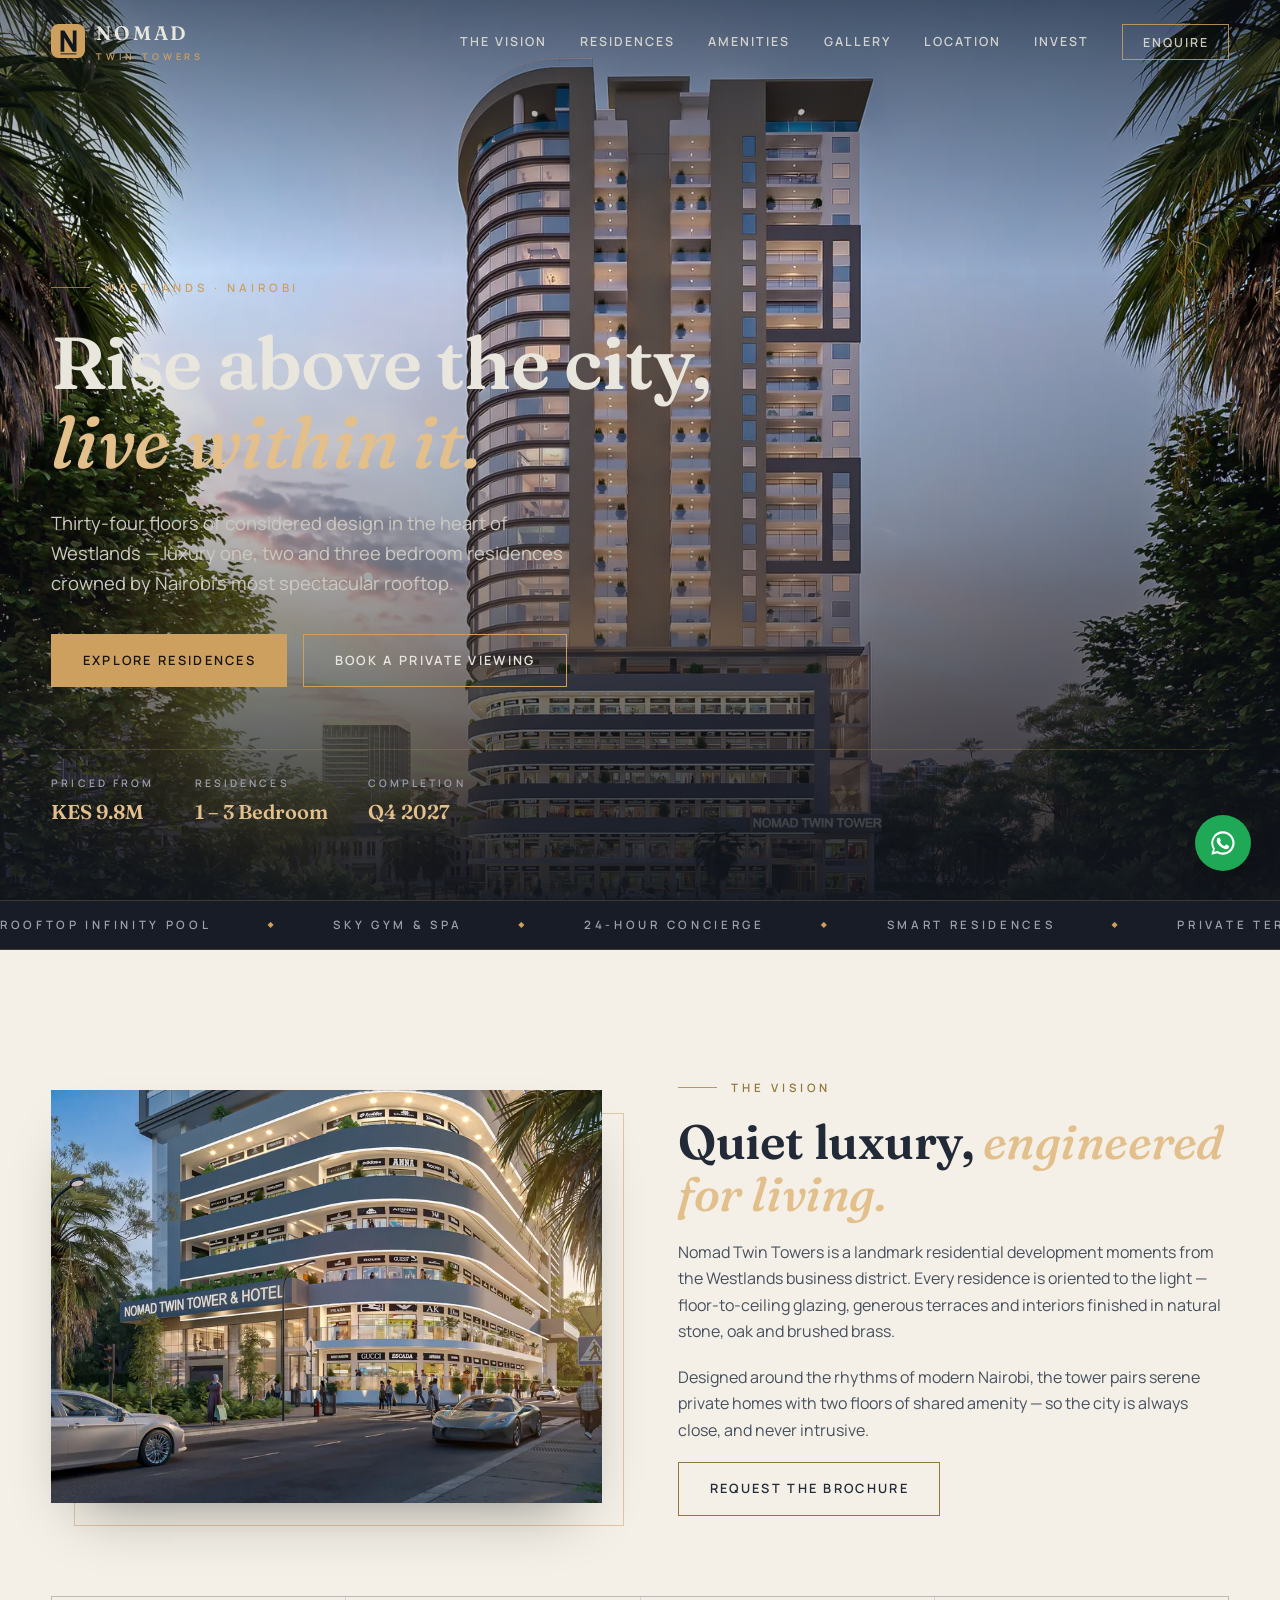
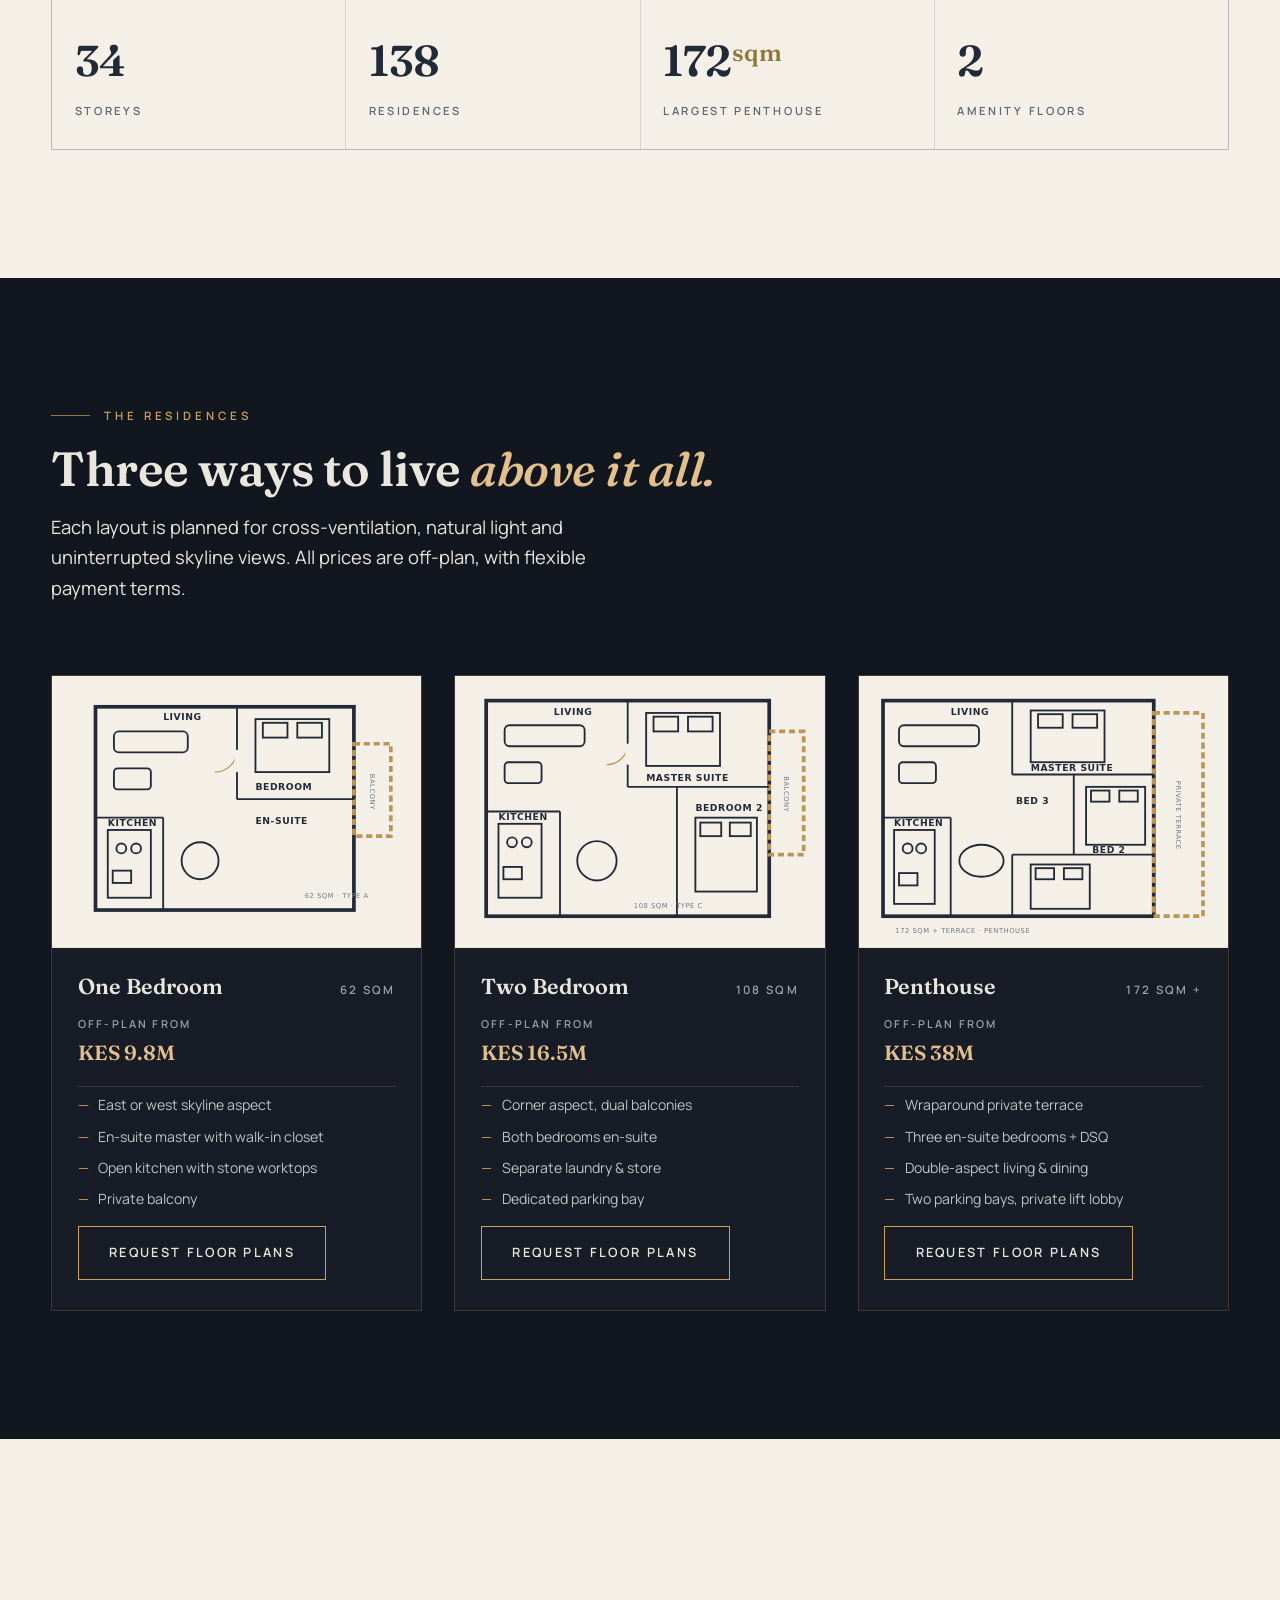
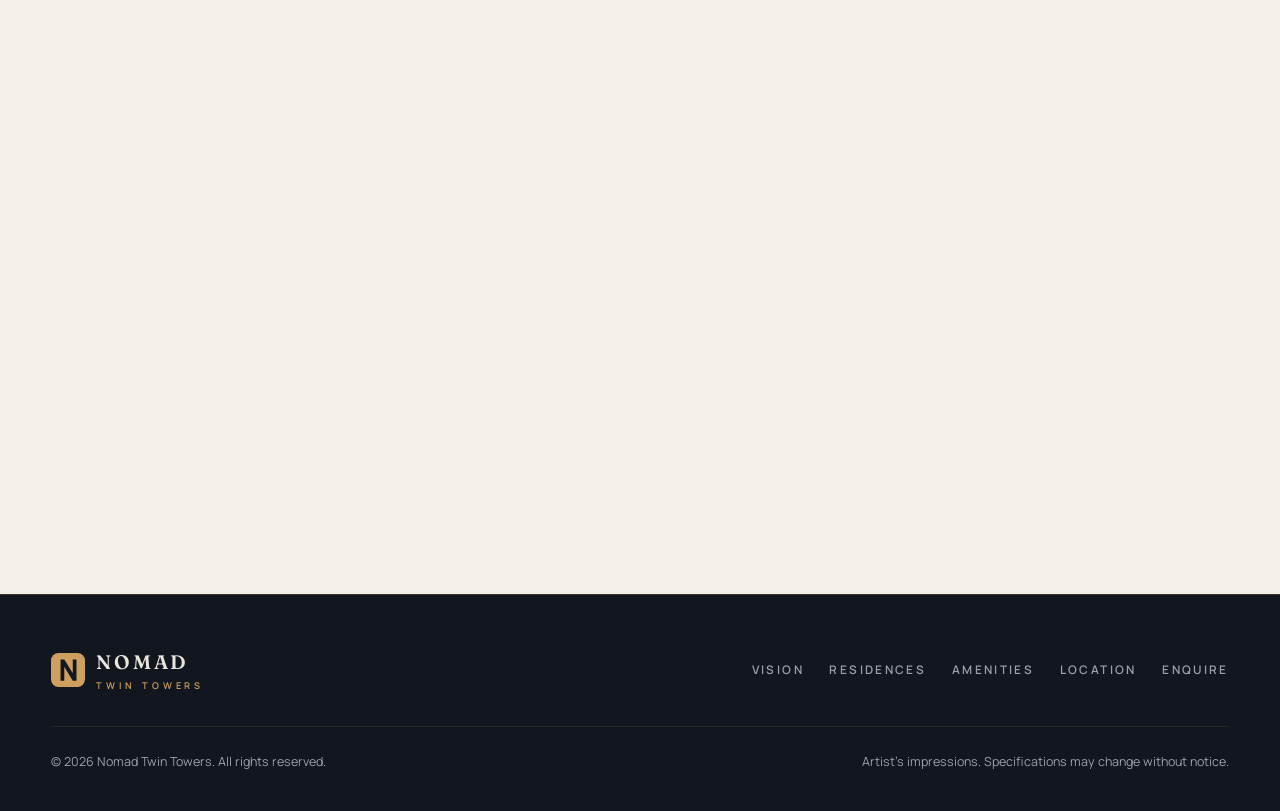
==== commit d47f1b21: "Add second render batch: interiors, lobby and amenity photography to Gallery Client supplied 20 new " ====
--- a/index.html
+++ b/index.html
@@ -54,7 +54,7 @@
     <div class="nav-bar">
       <a class="brand" href="#top" aria-label="Nomad Twin Towers — home">
         <svg viewBox="0 0 64 64" aria-hidden="true"><rect width="64" height="64" rx="14" fill="#cda060"/><path d="M18 52V12h7l16 26V12h7v40h-7L25 26v26z" fill="#12161e"/><rect x="18" y="55" width="30" height="2.4" fill="#12161e" opacity=".75"/></svg>
-        <span class="brand-name">NOMAD<small>TOWERS</small></span>
+        <span class="brand-name">NOMAD<small>TWIN TOWERS</small></span>
       </a>
       <button class="nav-toggle" aria-expanded="false" aria-controls="nav-links" aria-label="Menu"><span></span></button>
       <nav>
@@ -279,6 +279,90 @@
             </picture>
             <figcaption>The Retail Promenade · Ground</figcaption>
           </figure>
+          <figure class="gal-item">
+            <picture>
+              <source type="image/webp" srcset="assets/drama-shot-800.webp 800w, assets/drama-shot-1200.webp 1200w, assets/drama-shot.webp 1600w" sizes="(max-width: 700px) 82vw, 560px">
+              <img src="assets/drama-shot.jpg" srcset="assets/drama-shot-800.jpg 800w, assets/drama-shot-1200.jpg 1200w, assets/drama-shot.jpg 1600w" sizes="(max-width: 700px) 82vw, 560px" data-full="assets/drama-shot.jpg" alt="Nomad Twin Towers rising above the retail podium at dusk" width="1600" height="2000" loading="lazy" decoding="async">
+            </picture>
+            <figcaption>Nomad Twin Towers · After Dark</figcaption>
+          </figure>
+          <figure class="gal-item">
+            <picture>
+              <source type="image/webp" srcset="assets/drop-off-800.webp 800w, assets/drop-off-1200.webp 1200w, assets/drop-off.webp 1600w" sizes="(max-width: 700px) 82vw, 560px">
+              <img src="assets/drop-off.jpg" srcset="assets/drop-off-800.jpg 800w, assets/drop-off-1200.jpg 1200w, assets/drop-off.jpg 1600w" sizes="(max-width: 700px) 82vw, 560px" data-full="assets/drop-off.jpg" alt="Illuminated arrival lobby and porte-cochère at Nomad Twin Towers by night" width="1600" height="1202" loading="lazy" decoding="async">
+            </picture>
+            <figcaption>The Arrival Lobby</figcaption>
+          </figure>
+          <figure class="gal-item">
+            <picture>
+              <source type="image/webp" srcset="assets/gym-and-wellness-800.webp 800w, assets/gym-and-wellness-1200.webp 1200w, assets/gym-and-wellness.webp 1600w" sizes="(max-width: 700px) 82vw, 560px">
+              <img src="assets/gym-and-wellness.jpg" srcset="assets/gym-and-wellness-800.jpg 800w, assets/gym-and-wellness-1200.jpg 1200w, assets/gym-and-wellness.jpg 1600w" sizes="(max-width: 700px) 82vw, 560px" data-full="assets/gym-and-wellness.jpg" alt="Sky gym and wellness floor with floor-to-ceiling city views" width="1600" height="812" loading="lazy" decoding="async">
+            </picture>
+            <figcaption>Sky Gym &amp; Wellness</figcaption>
+          </figure>
+          <figure class="gal-item">
+            <picture>
+              <source type="image/webp" srcset="assets/sky-lounge-terrace-800.webp 800w, assets/sky-lounge-terrace-1200.webp 1200w, assets/sky-lounge-terrace.webp 1600w" sizes="(max-width: 700px) 82vw, 560px">
+              <img src="assets/sky-lounge-terrace.jpg" srcset="assets/sky-lounge-terrace-800.jpg 800w, assets/sky-lounge-terrace-1200.jpg 1200w, assets/sky-lounge-terrace.jpg 1600w" sizes="(max-width: 700px) 82vw, 560px" data-full="assets/sky-lounge-terrace.jpg" alt="Residents' lounge terrace overlooking the city at dusk" width="1600" height="1198" loading="lazy" decoding="async">
+            </picture>
+            <figcaption>Residents' Lounge Terrace</figcaption>
+          </figure>
+          <figure class="gal-item">
+            <picture>
+              <source type="image/webp" srcset="assets/pool-closeup-800.webp 800w, assets/pool-closeup-1200.webp 1200w, assets/pool-closeup.webp 1600w" sizes="(max-width: 700px) 82vw, 560px">
+              <img src="assets/pool-closeup.jpg" srcset="assets/pool-closeup-800.jpg 800w, assets/pool-closeup-1200.jpg 1200w, assets/pool-closeup.jpg 1600w" sizes="(max-width: 700px) 82vw, 560px" data-full="assets/pool-closeup.jpg" alt="Resident overlooking the rooftop infinity pool at golden hour" width="1600" height="878" loading="lazy" decoding="async">
+            </picture>
+            <figcaption>Rooftop Pool · Golden Hour</figcaption>
+          </figure>
+          <figure class="gal-item">
+            <picture>
+              <source type="image/webp" srcset="assets/restaurant-main-800.webp 800w, assets/restaurant-main-1200.webp 1200w, assets/restaurant-main.webp 1600w" sizes="(max-width: 700px) 82vw, 560px">
+              <img src="assets/restaurant-main.jpg" srcset="assets/restaurant-main-800.jpg 800w, assets/restaurant-main-1200.jpg 1200w, assets/restaurant-main.jpg 1600w" sizes="(max-width: 700px) 82vw, 560px" data-full="assets/restaurant-main.jpg" alt="Sky-level restaurant with skyline views at dusk" width="1600" height="882" loading="lazy" decoding="async">
+            </picture>
+            <figcaption>Sky Restaurant</figcaption>
+          </figure>
+          <figure class="gal-item">
+            <picture>
+              <source type="image/webp" srcset="assets/retail-02-800.webp 800w, assets/retail-02-1200.webp 1200w, assets/retail-02.webp 1600w" sizes="(max-width: 700px) 82vw, 560px">
+              <img src="assets/retail-02.jpg" srcset="assets/retail-02-800.jpg 800w, assets/retail-02-1200.jpg 1200w, assets/retail-02.jpg 1600w" sizes="(max-width: 700px) 82vw, 560px" data-full="assets/retail-02.jpg" alt="Boutique storefronts along the retail podium corridor" width="1600" height="1198" loading="lazy" decoding="async">
+            </picture>
+            <figcaption>The Retail Podium</figcaption>
+          </figure>
+          <figure class="gal-item">
+            <picture>
+              <source type="image/webp" srcset="assets/1-br-living-room-800.webp 800w, assets/1-br-living-room-1200.webp 1200w, assets/1-br-living-room.webp 1600w" sizes="(max-width: 700px) 82vw, 560px">
+              <img src="assets/1-br-living-room.jpg" srcset="assets/1-br-living-room-800.jpg 800w, assets/1-br-living-room-1200.jpg 1200w, assets/1-br-living-room.jpg 1600w" sizes="(max-width: 700px) 82vw, 560px" data-full="assets/1-br-living-room.jpg" alt="Living and dining area of a one bedroom residence with skyline views" width="1600" height="847" loading="lazy" decoding="async">
+            </picture>
+            <figcaption>One Bedroom Residence · Living Room</figcaption>
+          </figure>
+          <figure class="gal-item">
+            <picture>
+              <source type="image/webp" srcset="assets/2-br-living-room-800.webp 800w, assets/2-br-living-room-1200.webp 1200w, assets/2-br-living-room.webp 1600w" sizes="(max-width: 700px) 82vw, 560px">
+              <img src="assets/2-br-living-room.jpg" srcset="assets/2-br-living-room-800.jpg 800w, assets/2-br-living-room-1200.jpg 1200w, assets/2-br-living-room.jpg 1600w" sizes="(max-width: 700px) 82vw, 560px" data-full="assets/2-br-living-room.jpg" alt="Living room of a two bedroom residence with floor-to-ceiling glazing" width="1600" height="812" loading="lazy" decoding="async">
+            </picture>
+            <figcaption>Two Bedroom Residence · Living Room</figcaption>
+          </figure>
+          <figure class="gal-item">
+            <picture>
+              <source type="image/webp" srcset="assets/bedroom-800.webp 800w, assets/bedroom-1200.webp 1200w, assets/bedroom.webp 1600w" sizes="(max-width: 700px) 82vw, 560px">
+              <img src="assets/bedroom.jpg" srcset="assets/bedroom-800.jpg 800w, assets/bedroom-1200.jpg 1200w, assets/bedroom.jpg 1600w" sizes="(max-width: 700px) 82vw, 560px" data-full="assets/bedroom.jpg" alt="Master bedroom with floor-to-ceiling city views" width="1600" height="1170" loading="lazy" decoding="async">
+            </picture>
+            <figcaption>Master Bedroom</figcaption>
+          </figure>
+          <figure class="gal-item">
+            <picture>
+              <source type="image/webp" srcset="assets/kitchen-800.webp 800w, assets/kitchen-1200.webp 1200w, assets/kitchen.webp 1600w" sizes="(max-width: 700px) 82vw, 560px">
+              <img src="assets/kitchen.jpg" srcset="assets/kitchen-800.jpg 800w, assets/kitchen-1200.jpg 1200w, assets/kitchen.jpg 1600w" sizes="(max-width: 700px) 82vw, 560px" data-full="assets/kitchen.jpg" alt="Open kitchen with stone worktops and integrated cabinetry" width="1600" height="1030" loading="lazy" decoding="async">
+            </picture>
+            <figcaption>The Kitchen</figcaption>
+          </figure>
+          <figure class="gal-item">
+            <picture>
+              <source type="image/webp" srcset="assets/master-bathroom-800.webp 800w, assets/master-bathroom-1200.webp 1200w, assets/master-bathroom.webp 1600w" sizes="(max-width: 700px) 82vw, 560px">
+              <img src="assets/master-bathroom.jpg" srcset="assets/master-bathroom-800.jpg 800w, assets/master-bathroom-1200.jpg 1200w, assets/master-bathroom.jpg 1600w" sizes="(max-width: 700px) 82vw, 560px" data-full="assets/master-bathroom.jpg" alt="Master ensuite with walk-in rain shower and floating vanity" width="1600" height="2000" loading="lazy" decoding="async">
+            </picture>
+            <figcaption>Master Ensuite</figcaption>
+          </figure>
         </div>
       </div>
       <dialog class="lightbox" id="lightbox">
@@ -389,7 +473,7 @@
       <div class="footer-grid">
         <a class="brand" href="#top" aria-label="Nomad Twin Towers — back to top">
           <svg viewBox="0 0 64 64" width="30" height="30" aria-hidden="true"><rect width="64" height="64" rx="14" fill="#cda060"/><path d="M18 52V12h7l16 26V12h7v40h-7L25 26v26z" fill="#12161e"/></svg>
-          <span class="brand-name">NOMAD<small>TOWERS</small></span>
+          <span class="brand-name">NOMAD<small>TWIN TOWERS</small></span>
         </a>
         <nav class="footer-nav" aria-label="Footer">
           <a href="#about">Vision</a>
@@ -406,7 +490,7 @@
     </div>
   </footer>
 
-  <a class="wa-float" href="https://wa.me/254700000000?text=Hello%20Nomad%20Towers%2C%20I%27d%20like%20to%20enquire." target="_blank" rel="noopener" aria-label="Chat on WhatsApp">
+  <a class="wa-float" href="https://wa.me/254700000000?text=Hello%20Nomad%20Twin%20Towers%2C%20I%27d%20like%20to%20enquire." target="_blank" rel="noopener" aria-label="Chat on WhatsApp">
     <svg viewBox="0 0 24 24" aria-hidden="true"><path d="M12 2a10 10 0 0 0-8.6 15.1L2 22l5-1.3A10 10 0 1 0 12 2zm0 18.2c-1.6 0-3.1-.4-4.4-1.2l-.3-.2-3 .8.8-2.9-.2-.3A8.2 8.2 0 1 1 12 20.2zm4.6-6.1c-.3-.1-1.5-.7-1.7-.8-.2-.1-.4-.1-.6.1-.2.3-.6.8-.8 1-.1.2-.3.2-.5.1a6.7 6.7 0 0 1-3.4-3c-.3-.4 0-.5.1-.7l.4-.5c.1-.2.1-.3 0-.5l-.8-1.9c-.2-.5-.4-.4-.6-.4h-.5c-.2 0-.5.1-.7.3-.2.3-.9.9-.9 2.2s.9 2.5 1.1 2.7c.1.2 1.8 2.8 4.5 3.9.6.3 1.1.4 1.5.5.6.2 1.2.2 1.6.1.5-.1 1.5-.6 1.7-1.2.2-.6.2-1.1.2-1.2-.1-.1-.2-.2-.4-.3z"/></svg>
   </a>
 
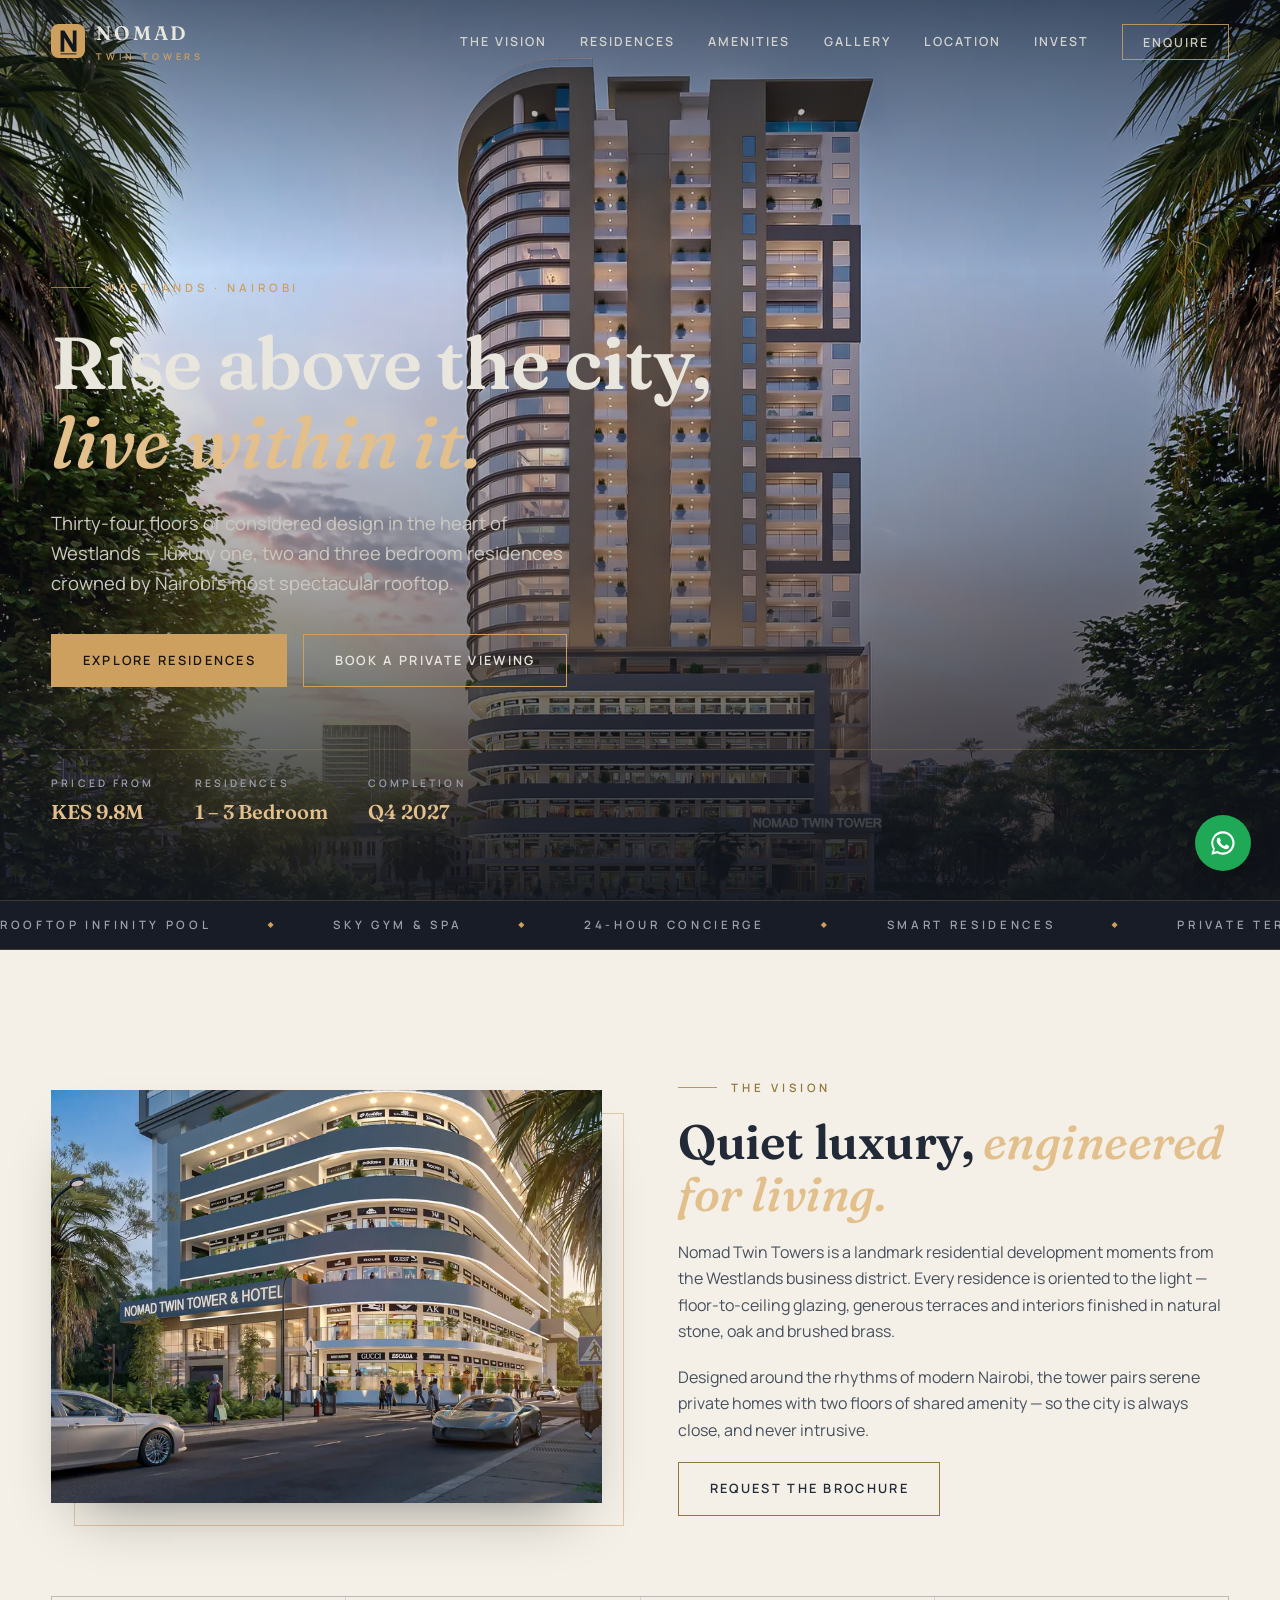
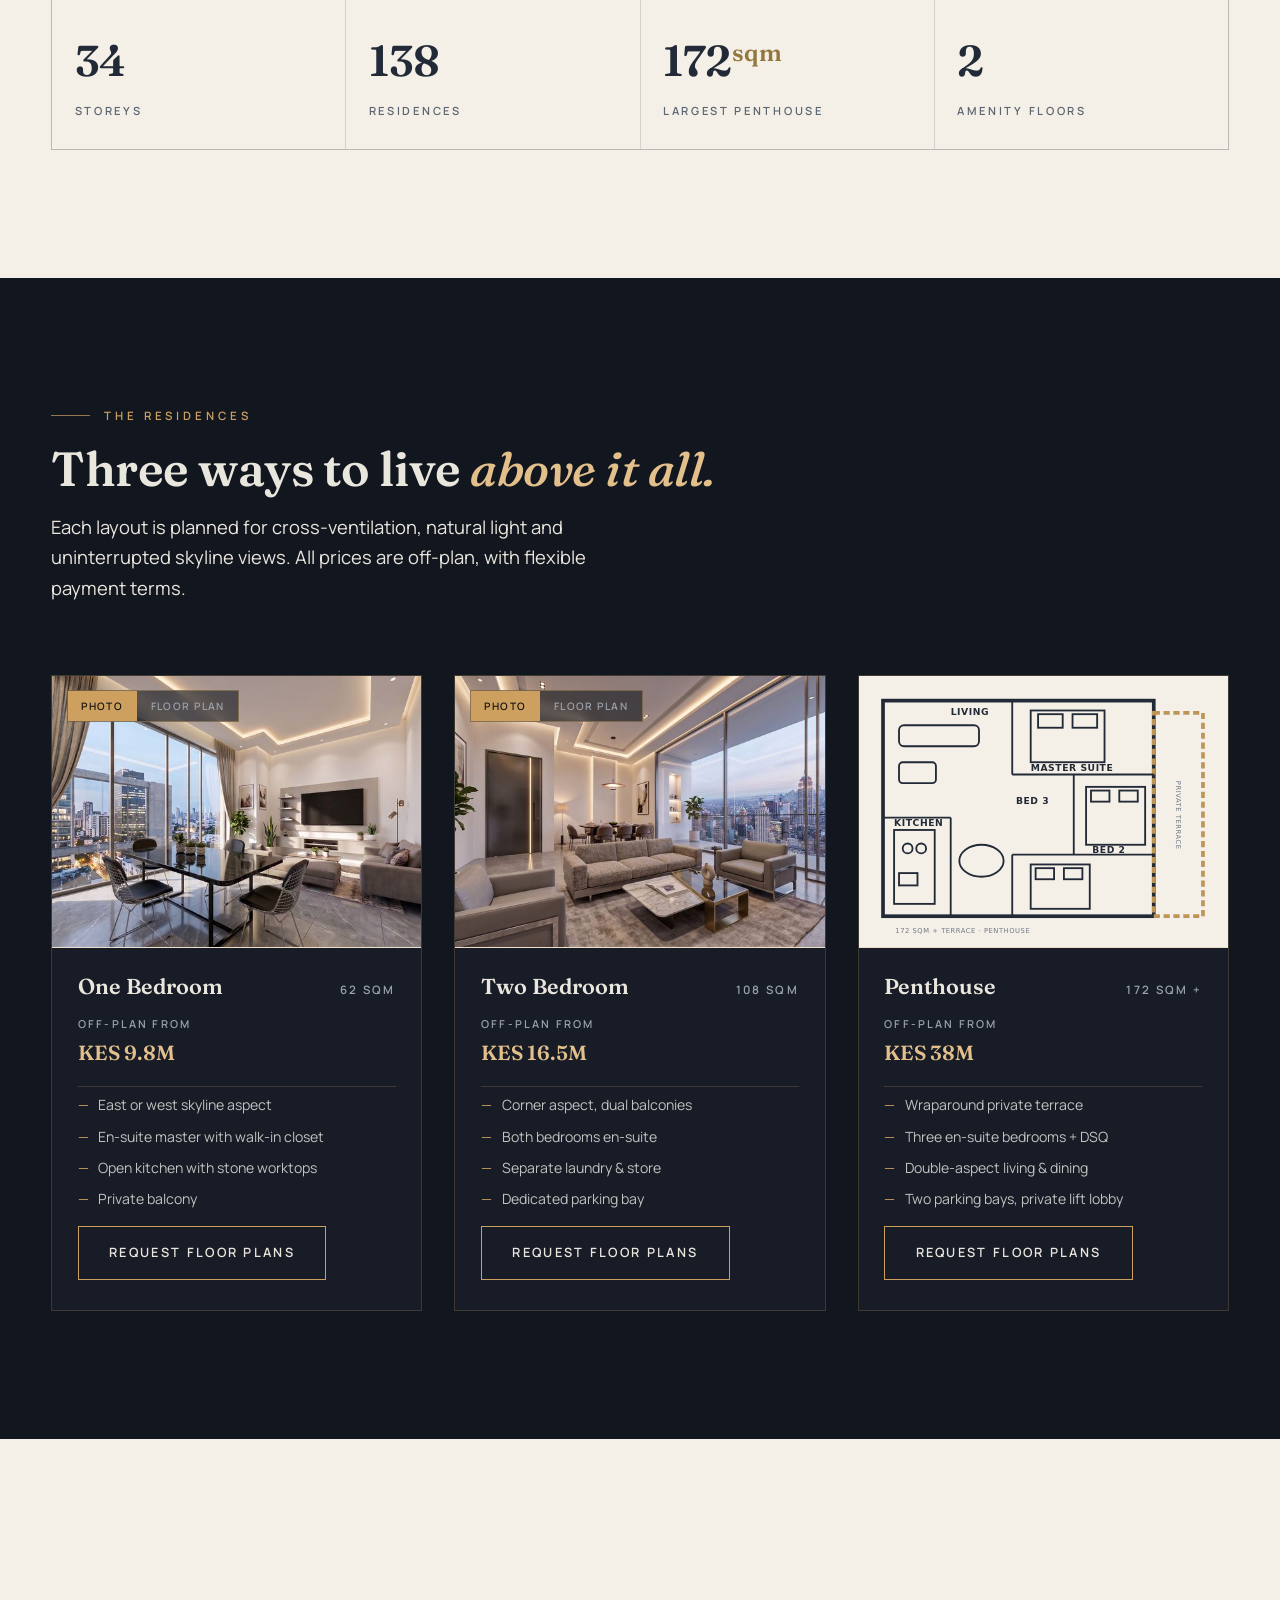
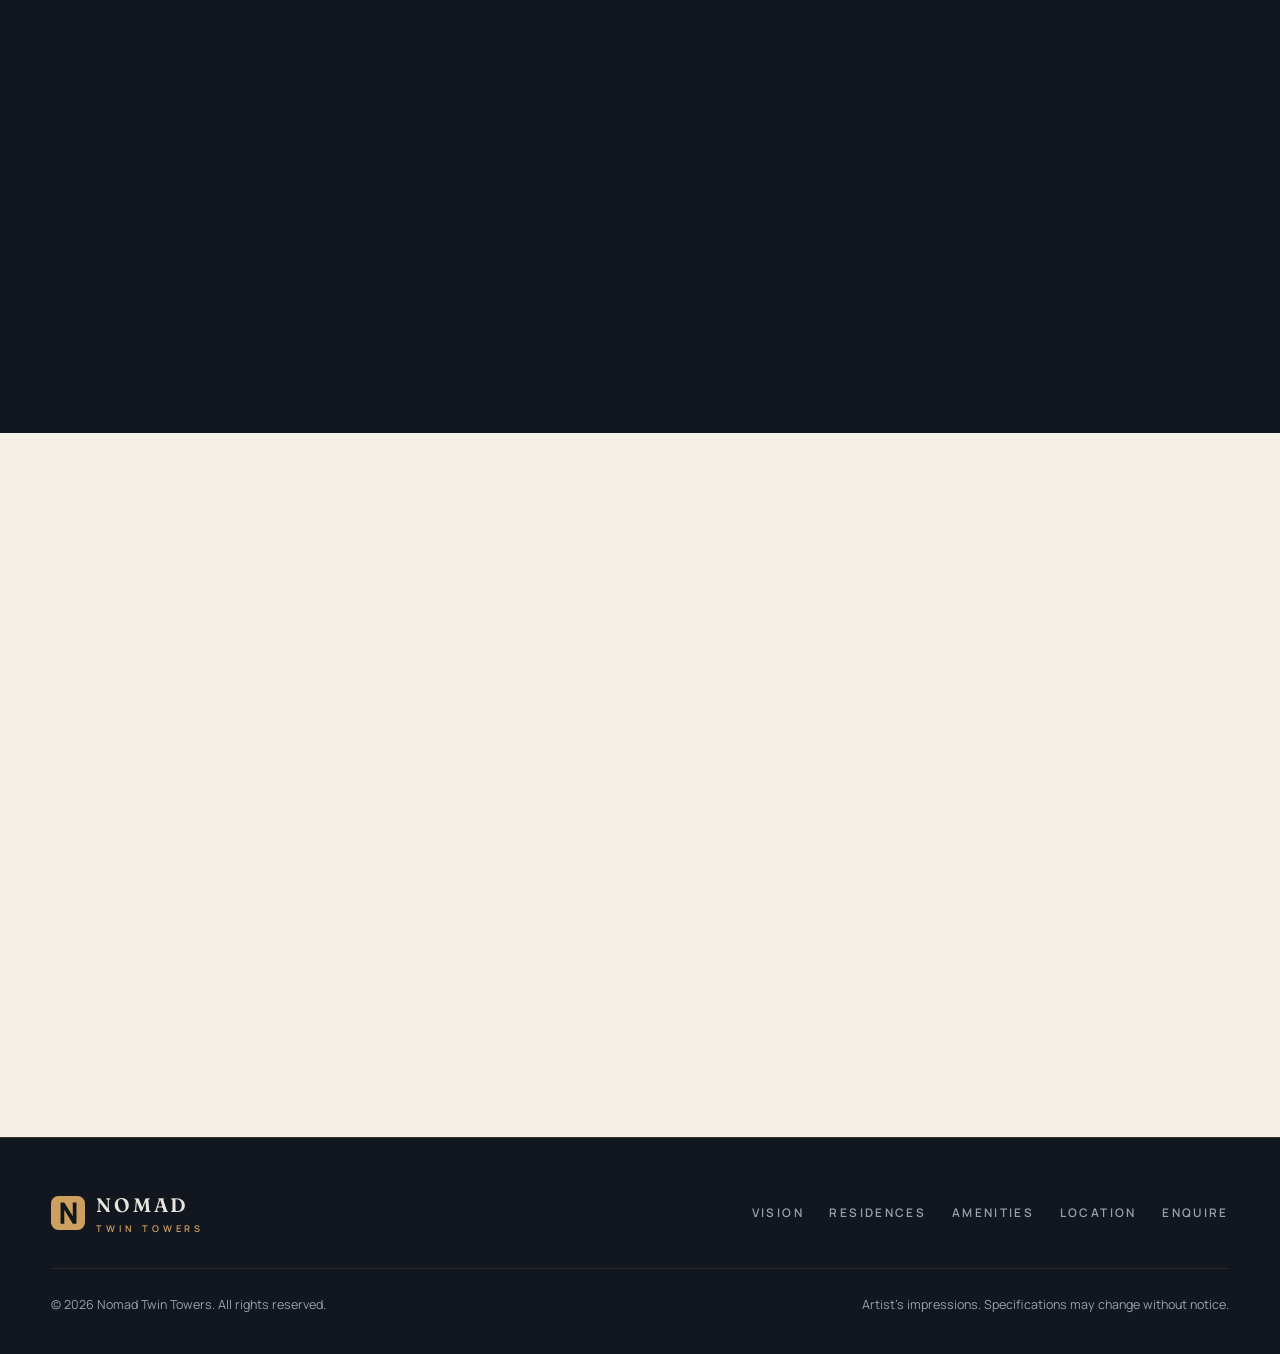
==== commit 55fa6dcc: "Add amenity photo highlights and residence photo/plan toggle Amenities: added a 4-card photo highlig" ====
--- a/index.html
+++ b/index.html
@@ -140,7 +140,14 @@
         </div>
         <div class="res-grid">
           <article class="res-card reveal">
-            <figure><img src="assets/plan-1br.svg" alt="One bedroom floor plan, 62 square metres" width="600" height="440" loading="lazy" decoding="async"></figure>
+            <figure>
+              <div class="res-toggle" role="tablist" aria-label="View as photo or floor plan">
+                <button type="button" role="tab" aria-pressed="true" data-view="photo">Photo</button>
+                <button type="button" role="tab" aria-pressed="false" data-view="plan">Floor Plan</button>
+              </div>
+              <img data-view-img="photo" src="assets/1-br-living-room-800.jpg" srcset="assets/1-br-living-room-800.jpg 800w, assets/1-br-living-room-1200.jpg 1200w, assets/1-br-living-room.jpg 1600w" sizes="(max-width: 980px) 92vw, 380px" alt="Living room of a one bedroom residence with skyline views" width="600" height="440" loading="lazy" decoding="async">
+              <img data-view-img="plan" hidden src="assets/plan-1br.svg" alt="One bedroom floor plan, 62 square metres" width="600" height="440" loading="lazy" decoding="async">
+            </figure>
             <div class="res-body">
               <div class="res-title"><h3>One Bedroom</h3><span class="res-size">62 SQM</span></div>
               <p class="res-price"><small>Off-plan from</small>KES 9.8M</p>
@@ -154,7 +161,14 @@
             </div>
           </article>
           <article class="res-card reveal" data-delay="1">
-            <figure><img src="assets/plan-2br.svg" alt="Two bedroom floor plan, 108 square metres" width="600" height="440" loading="lazy" decoding="async"></figure>
+            <figure>
+              <div class="res-toggle" role="tablist" aria-label="View as photo or floor plan">
+                <button type="button" role="tab" aria-pressed="true" data-view="photo">Photo</button>
+                <button type="button" role="tab" aria-pressed="false" data-view="plan">Floor Plan</button>
+              </div>
+              <img data-view-img="photo" src="assets/2-br-living-room-800.jpg" srcset="assets/2-br-living-room-800.jpg 800w, assets/2-br-living-room-1200.jpg 1200w, assets/2-br-living-room.jpg 1600w" sizes="(max-width: 980px) 92vw, 380px" alt="Living room of a two bedroom residence with floor-to-ceiling glazing" width="600" height="440" loading="lazy" decoding="async">
+              <img data-view-img="plan" hidden src="assets/plan-2br.svg" alt="Two bedroom floor plan, 108 square metres" width="600" height="440" loading="lazy" decoding="async">
+            </figure>
             <div class="res-body">
               <div class="res-title"><h3>Two Bedroom</h3><span class="res-size">108 SQM</span></div>
               <p class="res-price"><small>Off-plan from</small>KES 16.5M</p>
@@ -192,6 +206,48 @@
           <p class="eyebrow reveal">Amenities</p>
           <h2 class="reveal" data-delay="1">Two floors devoted to <span class="serif-accent">everything but work.</span></h2>
         </div>
+        <div class="amen-highlights reveal">
+          <figure class="amen-highlight">
+            <picture>
+              <source type="image/webp" srcset="assets/pool-closeup-800.webp 800w, assets/pool-closeup-1200.webp 1200w, assets/pool-closeup.webp 1600w" sizes="(max-width: 780px) 90vw, (max-width: 980px) 46vw, 22vw">
+              <img src="assets/pool-closeup-800.jpg" srcset="assets/pool-closeup-800.jpg 800w, assets/pool-closeup-1200.jpg 1200w, assets/pool-closeup.jpg 1600w" sizes="(max-width: 780px) 90vw, (max-width: 980px) 46vw, 22vw" alt="Resident overlooking the rooftop infinity pool at golden hour" width="1600" height="878" loading="lazy" decoding="async">
+            </picture>
+            <figcaption>
+              <p class="amen-highlight-eyebrow">Level 34</p>
+              <h3>Rooftop Infinity Pool</h3>
+            </figcaption>
+          </figure>
+          <figure class="amen-highlight">
+            <picture>
+              <source type="image/webp" srcset="assets/gym-and-wellness-800.webp 800w, assets/gym-and-wellness-1200.webp 1200w, assets/gym-and-wellness.webp 1600w" sizes="(max-width: 780px) 90vw, (max-width: 980px) 46vw, 22vw">
+              <img src="assets/gym-and-wellness-800.jpg" srcset="assets/gym-and-wellness-800.jpg 800w, assets/gym-and-wellness-1200.jpg 1200w, assets/gym-and-wellness.jpg 1600w" sizes="(max-width: 780px) 90vw, (max-width: 980px) 46vw, 22vw" alt="Sky gym and wellness floor with floor-to-ceiling city views" width="1600" height="812" loading="lazy" decoding="async">
+            </picture>
+            <figcaption>
+              <p class="amen-highlight-eyebrow">Amenity Floor</p>
+              <h3>Sky Gym &amp; Spa</h3>
+            </figcaption>
+          </figure>
+          <figure class="amen-highlight">
+            <picture>
+              <source type="image/webp" srcset="assets/sky-lounge-terrace-800.webp 800w, assets/sky-lounge-terrace-1200.webp 1200w, assets/sky-lounge-terrace.webp 1600w" sizes="(max-width: 780px) 90vw, (max-width: 980px) 46vw, 22vw">
+              <img src="assets/sky-lounge-terrace-800.jpg" srcset="assets/sky-lounge-terrace-800.jpg 800w, assets/sky-lounge-terrace-1200.jpg 1200w, assets/sky-lounge-terrace.jpg 1600w" sizes="(max-width: 780px) 90vw, (max-width: 980px) 46vw, 22vw" alt="Residents' lounge terrace overlooking the city at dusk" width="1600" height="1198" loading="lazy" decoding="async">
+            </picture>
+            <figcaption>
+              <p class="amen-highlight-eyebrow">Amenity Floor</p>
+              <h3>Residents' Lounge</h3>
+            </figcaption>
+          </figure>
+          <figure class="amen-highlight">
+            <picture>
+              <source type="image/webp" srcset="assets/restaurant-main-800.webp 800w, assets/restaurant-main-1200.webp 1200w, assets/restaurant-main.webp 1600w" sizes="(max-width: 780px) 90vw, (max-width: 980px) 46vw, 22vw">
+              <img src="assets/restaurant-main-800.jpg" srcset="assets/restaurant-main-800.jpg 800w, assets/restaurant-main-1200.jpg 1200w, assets/restaurant-main.jpg 1600w" sizes="(max-width: 780px) 90vw, (max-width: 980px) 46vw, 22vw" alt="Sky-level restaurant with skyline views at dusk" width="1600" height="882" loading="lazy" decoding="async">
+            </picture>
+            <figcaption>
+              <p class="amen-highlight-eyebrow">Amenity Floor</p>
+              <h3>Sky Restaurant</h3>
+            </figcaption>
+          </figure>
+        </div>
         <div class="amen-grid">
           <div class="amen reveal">
             <svg viewBox="0 0 24 24" fill="none" stroke-width="1.5" aria-hidden="true"><path d="M2 15c2 1.2 4 1.2 6 0s4-1.2 6 0 4 1.2 6 0M2 19c2 1.2 4 1.2 6 0s4-1.2 6 0 4 1.2 6 0M7 12V6a3 3 0 0 1 6 0M13 12V8"/></svg>
@@ -232,6 +288,11 @@
             <svg viewBox="0 0 24 24" fill="none" stroke-width="1.5" aria-hidden="true"><rect x="3" y="10" width="13" height="7" rx="2"/><path d="M16 13h3l2 2v2h-2M6 17v2M14 17v2M16 8a4 4 0 0 0-8 0"/></svg>
             <h3>Parking &amp; EV Charging</h3>
             <p>Three basement levels with allocated bays, visitor parking and EV charging points.</p>
+          </div>
+          <div class="amen reveal">
+            <svg viewBox="0 0 24 24" fill="none" stroke-width="1.5" aria-hidden="true"><path d="M6 3v7a3 3 0 0 0 6 0V3M9 10v11M17 3c-1.5 1.5-2 3-2 5s1 3 2 3 2-1 2-3-.5-3.5-2-5zM17 11v10"/></svg>
+            <h3>Sky Restaurant</h3>
+            <p>All-day dining on the amenity floor, with a private terrace over the Westlands skyline.</p>
           </div>
         </div>
       </div>
--- a/css/main.css
+++ b/css/main.css
@@ -1,5 +1,5 @@
 /* ============================================================
-   NOMAD TOWERS — main stylesheet
+   NOMAD TWIN TOWERS — main stylesheet
    Zero-framework. One file, one request, heavily cacheable.
    ============================================================ */
 
@@ -364,9 +364,47 @@
 .res-feats li { font-size: 0.88rem; color: #c1c3c0; display: flex; gap: 0.6rem; align-items: baseline; }
 .res-feats li::before { content: "—"; color: var(--gold); }
 .res-card .btn { margin-top: auto; align-self: flex-start; }
+.res-card figure { position: relative; }
+.res-toggle {
+  position: absolute;
+  top: 0.9rem;
+  left: 0.9rem;
+  z-index: 2;
+  display: flex;
+  background: rgba(18, 22, 30, 0.6);
+  backdrop-filter: blur(6px);
+  -webkit-backdrop-filter: blur(6px);
+  border: 1px solid rgba(205, 160, 96, 0.4);
+}
+.res-toggle button {
+  padding: 0.4rem 0.85rem;
+  font-size: 0.64rem;
+  font-weight: 600;
+  letter-spacing: 0.14em;
+  text-transform: uppercase;
+  color: var(--muted-on-dark);
+  transition: background-color 0.25s var(--ease), color 0.25s var(--ease);
+}
+.res-toggle button[aria-pressed="true"] { color: #17130f; background: var(--gold); }
+.res-card figure img[hidden] { display: none; }
 
 /* ---------- Amenities ---------- */
-.amen-grid { display: grid; grid-template-columns: repeat(4, 1fr); gap: 1px; background: var(--line-on-light); border: 1px solid var(--line-on-light); }
+.amen-highlights { display: grid; grid-template-columns: repeat(4, 1fr); gap: clamp(1rem, 2.4vw, 1.6rem); margin-bottom: clamp(2.5rem, 5vw, 3.5rem); }
+@media (max-width: 980px) { .amen-highlights { grid-template-columns: repeat(2, 1fr); } }
+@media (max-width: 560px) { .amen-highlights { grid-template-columns: 1fr; max-width: 26rem; margin-inline: auto; } }
+.amen-highlight { position: relative; overflow: hidden; }
+.amen-highlight img { width: 100%; aspect-ratio: 4 / 5; object-fit: cover; transition: transform 0.6s var(--ease); }
+.amen-highlight:hover img { transform: scale(1.05); }
+.amen-highlight::after {
+  content: "";
+  position: absolute;
+  inset: 0;
+  background: linear-gradient(0deg, rgba(18, 22, 30, 0.88) 0%, rgba(18, 22, 30, 0.18) 48%, rgba(18, 22, 30, 0) 68%);
+}
+.amen-highlight figcaption { position: absolute; left: 1.3rem; right: 1.3rem; bottom: 1.2rem; z-index: 1; }
+.amen-highlight-eyebrow { font-size: 0.64rem; font-weight: 600; letter-spacing: 0.24em; text-transform: uppercase; color: var(--gold-soft); margin-bottom: 0.3rem; }
+.amen-highlight h3 { color: var(--text-on-dark); font-size: 1.15rem; }
+.amen-grid { display: grid; grid-template-columns: repeat(3, 1fr); gap: 1px; background: var(--line-on-light); border: 1px solid var(--line-on-light); }
 @media (max-width: 980px) { .amen-grid { grid-template-columns: repeat(2, 1fr); } }
 @media (max-width: 520px) { .amen-grid { grid-template-columns: 1fr; } }
 .amen {
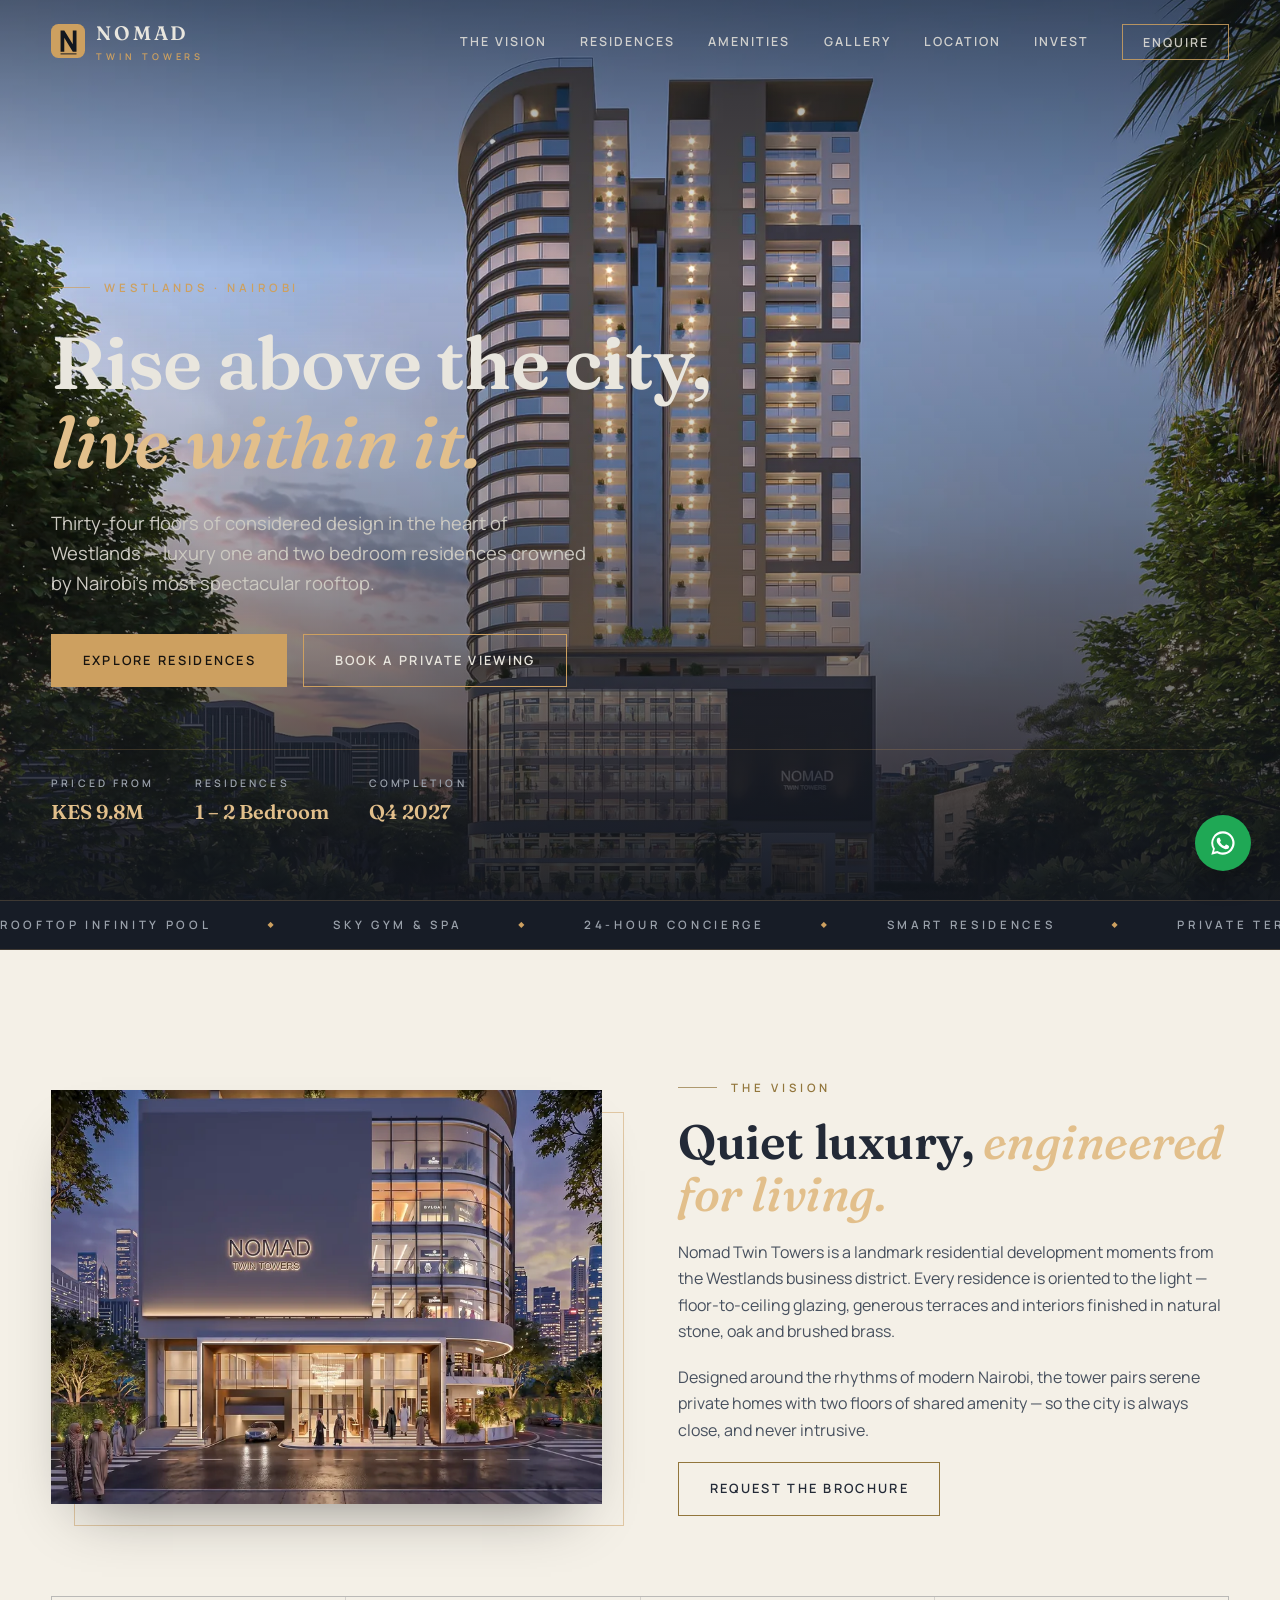
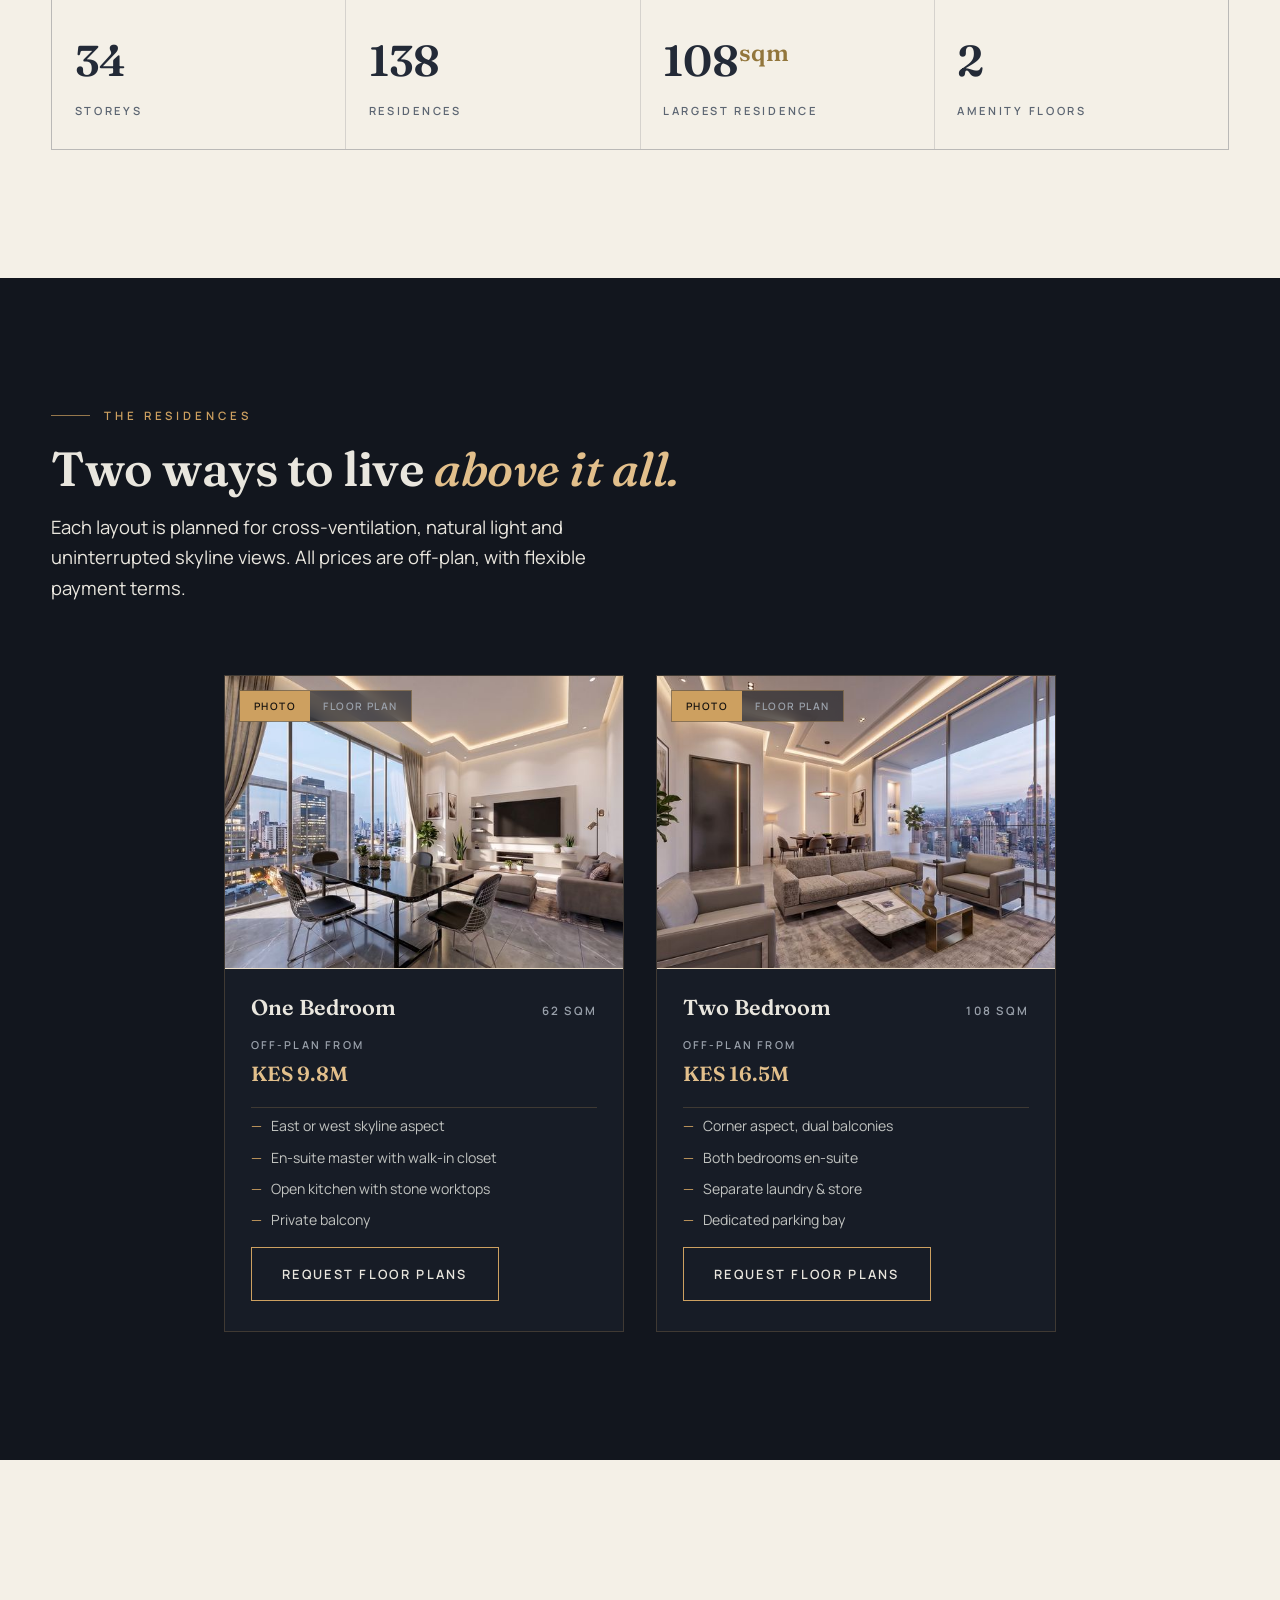
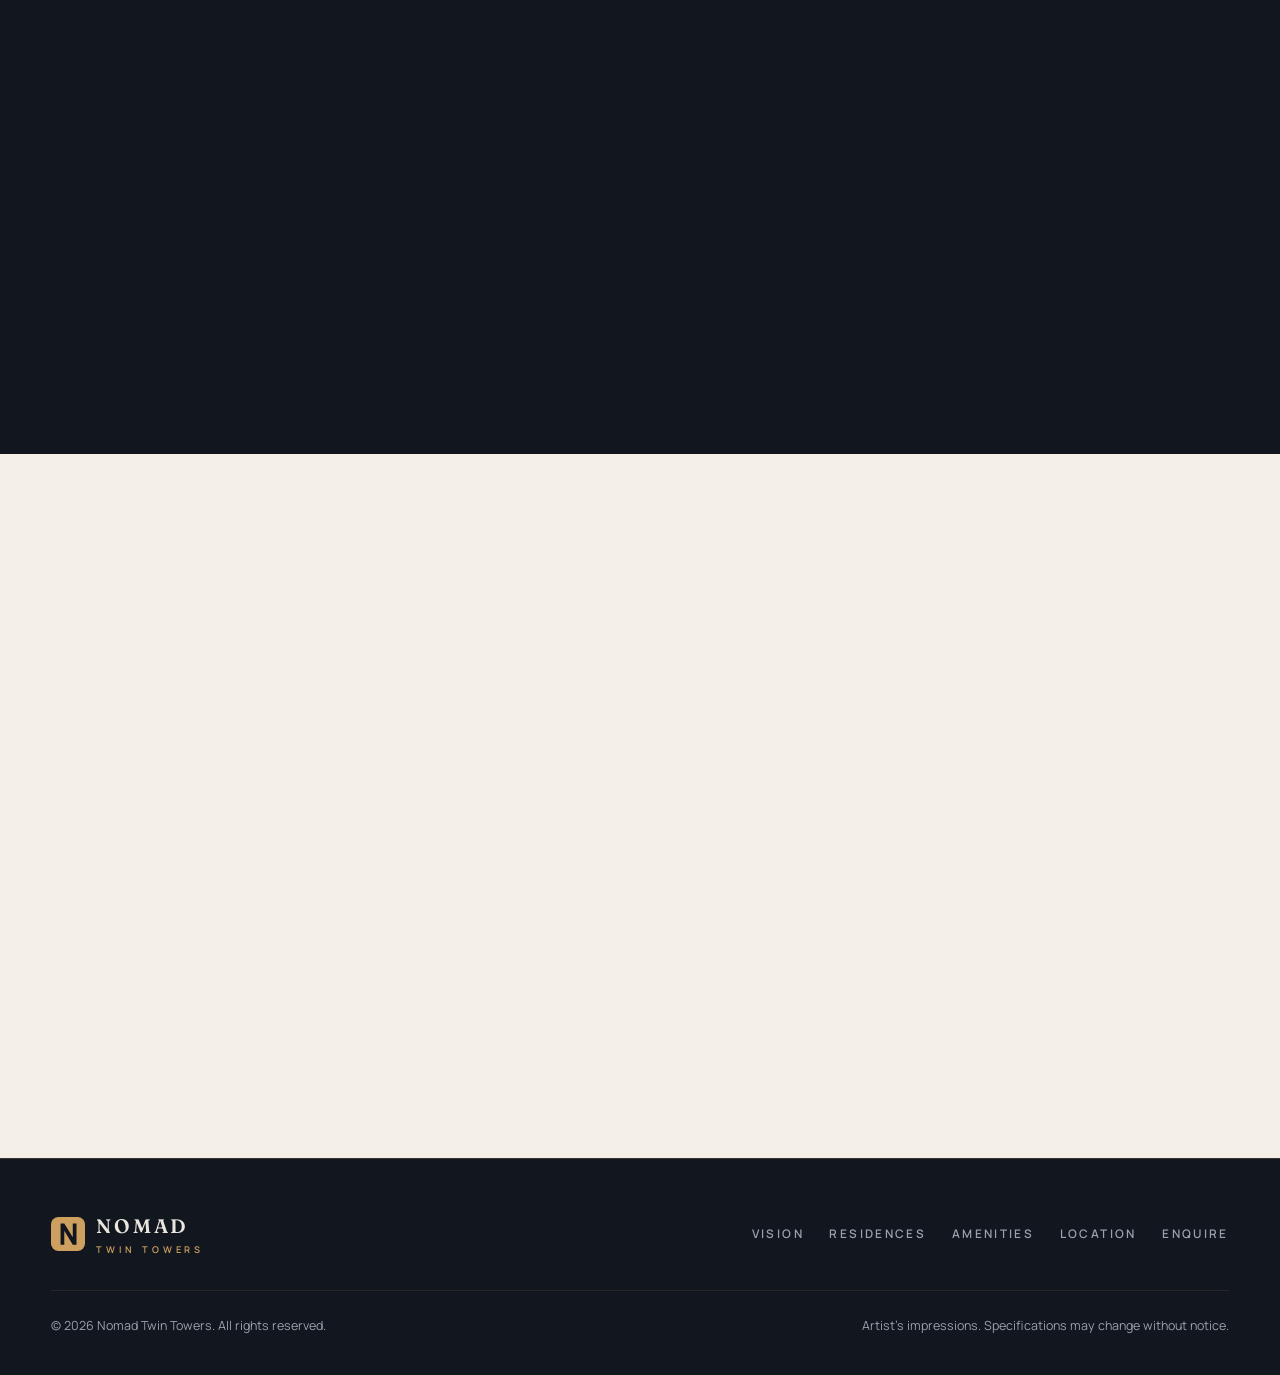
==== commit e77692ca: "Remove original renders; remove Penthouse (no penthouse exists) Per Daniel: drop the first render ba" ====
--- a/index.html
+++ b/index.html
@@ -4,7 +4,7 @@
   <meta charset="utf-8">
   <meta name="viewport" content="width=device-width, initial-scale=1">
   <title>Nomad Twin Towers — Luxury Apartments in Westlands, Nairobi</title>
-  <meta name="description" content="Nomad Twin Towers: luxury 1, 2 &amp; 3 bedroom apartments in the heart of Westlands, Nairobi. Rooftop infinity pool, sky gym, 24-hour concierge. Off-plan from KES 9.8M.">
+  <meta name="description" content="Nomad Twin Towers: luxury 1 &amp; 2 bedroom apartments in the heart of Westlands, Nairobi. Rooftop infinity pool, sky gym, 24-hour concierge. Off-plan from KES 9.8M.">
   <meta name="theme-color" content="#12161e">
   <link rel="icon" type="image/svg+xml" href="assets/favicon.svg">
   <link rel="icon" type="image/png" sizes="32x32" href="assets/favicon-32.png">
@@ -17,8 +17,8 @@
   <meta property="og:type" content="website">
   <meta property="og:url" content="https://nomadtwintowers.co.ke/">
   <meta property="og:title" content="Nomad Twin Towers — Westlands, Nairobi">
-  <meta property="og:description" content="Luxury 1, 2 &amp; 3 bedroom apartments above the Westlands skyline. Off-plan from KES 9.8M.">
-  <meta property="og:image" content="https://nomadtwintowers.co.ke/assets/hero-tower-sunset.jpg">
+  <meta property="og:description" content="Luxury 1 &amp; 2 bedroom apartments above the Westlands skyline. Off-plan from KES 9.8M.">
+  <meta property="og:image" content="https://nomadtwintowers.co.ke/assets/front-view.jpg">
   <meta property="og:image:width" content="1600">
   <meta property="og:image:height" content="1200">
 
@@ -35,9 +35,9 @@
     "@context": "https://schema.org",
     "@type": "ApartmentComplex",
     "name": "Nomad Twin Towers",
-    "description": "Luxury 1, 2 and 3 bedroom apartments in Westlands, Nairobi.",
+    "description": "Luxury 1 and 2 bedroom apartments in Westlands, Nairobi.",
     "url": "https://nomadtwintowers.co.ke/",
-    "image": "https://nomadtwintowers.co.ke/assets/hero-tower-sunset.jpg",
+    "image": "https://nomadtwintowers.co.ke/assets/front-view.jpg",
     "address": {
       "@type": "PostalAddress",
       "addressLocality": "Westlands, Nairobi",
@@ -76,20 +76,20 @@
     <!-- ============ HERO ============ -->
     <section class="hero">
       <picture>
-        <source type="image/webp" srcset="assets/hero-tower-sunset-800.webp 800w, assets/hero-tower-sunset-1200.webp 1200w, assets/hero-tower-sunset.webp 1600w" sizes="100vw">
-        <img class="hero-art" src="assets/hero-tower-sunset.jpg" srcset="assets/hero-tower-sunset-800.jpg 800w, assets/hero-tower-sunset-1200.jpg 1200w, assets/hero-tower-sunset.jpg 1600w" sizes="100vw" alt="Nomad Twin Towers rising above the Westlands skyline at sunset" width="1600" height="1200" fetchpriority="high">
+        <source type="image/webp" srcset="assets/front-view-800.webp 800w, assets/front-view-1200.webp 1200w, assets/front-view.webp 1600w" sizes="100vw">
+        <img class="hero-art" src="assets/front-view.jpg" srcset="assets/front-view-800.jpg 800w, assets/front-view-1200.jpg 1200w, assets/front-view.jpg 1600w" sizes="100vw" alt="Nomad Twin Towers rising above the Westlands skyline at sunset" width="1600" height="1200" fetchpriority="high">
       </picture>
       <div class="hero-inner">
         <p class="eyebrow reveal">Westlands · Nairobi</p>
         <h1 class="reveal" data-delay="1">Rise above the city, <span class="serif-accent">live within it.</span></h1>
-        <p class="lede reveal" data-delay="2">Thirty-four floors of considered design in the heart of Westlands — luxury one, two and three bedroom residences crowned by Nairobi's most spectacular rooftop.</p>
+        <p class="lede reveal" data-delay="2">Thirty-four floors of considered design in the heart of Westlands — luxury one and two bedroom residences crowned by Nairobi's most spectacular rooftop.</p>
         <div class="hero-ctas reveal" data-delay="3">
           <a class="btn btn--solid" href="#residences">Explore Residences</a>
           <a class="btn btn--ghost" href="#enquire">Book a Private Viewing</a>
         </div>
         <dl class="hero-meta reveal" data-delay="3">
           <div><dt>Priced From</dt><dd>KES 9.8M</dd></div>
-          <div><dt>Residences</dt><dd>1 – 3 Bedroom</dd></div>
+          <div><dt>Residences</dt><dd>1 – 2 Bedroom</dd></div>
           <div><dt>Completion</dt><dd>Q4 2027</dd></div>
         </dl>
       </div>
@@ -109,8 +109,8 @@
         <div class="split">
           <figure class="split-media reveal">
             <picture>
-              <source type="image/webp" srcset="assets/podium-entrance-dusk-800.webp 800w, assets/podium-entrance-dusk-1200.webp 1200w, assets/podium-entrance-dusk.webp 1600w" sizes="(max-width: 880px) 92vw, 590px">
-              <img src="assets/podium-entrance-dusk.jpg" srcset="assets/podium-entrance-dusk-800.jpg 800w, assets/podium-entrance-dusk-1200.jpg 1200w, assets/podium-entrance-dusk.jpg 1600w" sizes="(max-width: 880px) 92vw, 590px" alt="Illuminated arrival entrance and retail podium of Nomad Twin Towers at dusk" width="1600" height="1200" loading="lazy" decoding="async">
+              <source type="image/webp" srcset="assets/drop-off-800.webp 800w, assets/drop-off-1200.webp 1200w, assets/drop-off.webp 1600w" sizes="(max-width: 880px) 92vw, 590px">
+              <img src="assets/drop-off.jpg" srcset="assets/drop-off-800.jpg 800w, assets/drop-off-1200.jpg 1200w, assets/drop-off.jpg 1600w" sizes="(max-width: 880px) 92vw, 590px" alt="Illuminated arrival lobby and porte-cochère at Nomad Twin Towers by night" width="1600" height="1202" loading="lazy" decoding="async">
             </picture>
           </figure>
           <div class="split-copy">
@@ -124,7 +124,7 @@
         <div class="stats reveal">
           <div><span class="stat-num"><span data-count="34">0</span></span><span class="stat-label">Storeys</span></div>
           <div><span class="stat-num"><span data-count="138">0</span></span><span class="stat-label">Residences</span></div>
-          <div><span class="stat-num"><span data-count="172">0</span><sup>sqm</sup></span><span class="stat-label">Largest Penthouse</span></div>
+          <div><span class="stat-num"><span data-count="108">0</span><sup>sqm</sup></span><span class="stat-label">Largest Residence</span></div>
           <div><span class="stat-num"><span data-count="2">0</span></span><span class="stat-label">Amenity Floors</span></div>
         </div>
       </div>
@@ -135,7 +135,7 @@
       <div class="wrap">
         <div class="section-head">
           <p class="eyebrow reveal">The Residences</p>
-          <h2 class="reveal" data-delay="1">Three ways to live <span class="serif-accent">above it all.</span></h2>
+          <h2 class="reveal" data-delay="1">Two ways to live <span class="serif-accent">above it all.</span></h2>
           <p class="lede reveal" data-delay="2">Each layout is planned for cross-ventilation, natural light and uninterrupted skyline views. All prices are off-plan, with flexible payment terms.</p>
         </div>
         <div class="res-grid">
@@ -181,20 +181,6 @@
               <a class="btn btn--ghost" href="#enquire">Request Floor Plans</a>
             </div>
           </article>
-          <article class="res-card reveal" data-delay="2">
-            <figure><img src="assets/plan-3br.svg" alt="Penthouse floor plan, 172 square metres plus private terrace" width="600" height="440" loading="lazy" decoding="async"></figure>
-            <div class="res-body">
-              <div class="res-title"><h3>Penthouse</h3><span class="res-size">172 SQM +</span></div>
-              <p class="res-price"><small>Off-plan from</small>KES 38M</p>
-              <ul class="res-feats">
-                <li>Wraparound private terrace</li>
-                <li>Three en-suite bedrooms + DSQ</li>
-                <li>Double-aspect living &amp; dining</li>
-                <li>Two parking bays, private lift lobby</li>
-              </ul>
-              <a class="btn btn--ghost" href="#enquire">Request Floor Plans</a>
-            </div>
-          </article>
         </div>
       </div>
     </section>
@@ -314,45 +300,10 @@
         <div class="gallery-track reveal">
           <figure class="gal-item">
             <picture>
-              <source type="image/webp" srcset="assets/rooftop-pool-dusk-800.webp 800w, assets/rooftop-pool-dusk-1200.webp 1200w, assets/rooftop-pool-dusk.webp 1600w" sizes="(max-width: 700px) 82vw, 560px">
-              <img src="assets/rooftop-pool-dusk.jpg" srcset="assets/rooftop-pool-dusk-800.jpg 800w, assets/rooftop-pool-dusk-1200.jpg 1200w, assets/rooftop-pool-dusk.jpg 1600w" sizes="(max-width: 700px) 82vw, 560px" data-full="assets/rooftop-pool-dusk.jpg" alt="Rooftop infinity pool at twilight overlooking the city lights" width="1600" height="878" loading="lazy" decoding="async">
-            </picture>
-            <figcaption>Rooftop Infinity Pool · Level 34</figcaption>
-          </figure>
-          <figure class="gal-item">
-            <picture>
-              <source type="image/webp" srcset="assets/tower-dusk-800.webp 800w, assets/tower-dusk-1200.webp 1200w, assets/tower-dusk.webp 1600w" sizes="(max-width: 700px) 82vw, 560px">
-              <img src="assets/tower-dusk.jpg" srcset="assets/tower-dusk-800.jpg 800w, assets/tower-dusk-1200.jpg 1200w, assets/tower-dusk.jpg 1600w" sizes="(max-width: 700px) 82vw, 560px" data-full="assets/tower-dusk.jpg" alt="Nomad Twin Towers seen from the gardens at dusk with lit balconies" width="1600" height="1200" loading="lazy" decoding="async">
-            </picture>
-            <figcaption>The Tower at Dusk</figcaption>
-          </figure>
-          <figure class="gal-item">
-            <picture>
-              <source type="image/webp" srcset="assets/tower-aerial-morning-800.webp 800w, assets/tower-aerial-morning-1200.webp 1200w, assets/tower-aerial-morning.webp 1600w" sizes="(max-width: 700px) 82vw, 560px">
-              <img src="assets/tower-aerial-morning.jpg" srcset="assets/tower-aerial-morning-800.jpg 800w, assets/tower-aerial-morning-1200.jpg 1200w, assets/tower-aerial-morning.jpg 1600w" sizes="(max-width: 700px) 82vw, 560px" data-full="assets/tower-aerial-morning.jpg" alt="Aerial view of Nomad Twin Towers above Westlands in morning light" width="1600" height="1200" loading="lazy" decoding="async">
-            </picture>
-            <figcaption>Morning over Westlands</figcaption>
-          </figure>
-          <figure class="gal-item">
-            <picture>
-              <source type="image/webp" srcset="assets/retail-promenade-800.webp 800w, assets/retail-promenade-1200.webp 1200w, assets/retail-promenade.webp 1600w" sizes="(max-width: 700px) 82vw, 560px">
-              <img src="assets/retail-promenade.jpg" srcset="assets/retail-promenade-800.jpg 800w, assets/retail-promenade-1200.jpg 1200w, assets/retail-promenade.jpg 1600w" sizes="(max-width: 700px) 82vw, 560px" data-full="assets/retail-promenade.jpg" alt="Street-level retail promenade of the podium in the evening" width="1600" height="1200" loading="lazy" decoding="async">
-            </picture>
-            <figcaption>The Retail Promenade · Ground</figcaption>
-          </figure>
-          <figure class="gal-item">
-            <picture>
               <source type="image/webp" srcset="assets/drama-shot-800.webp 800w, assets/drama-shot-1200.webp 1200w, assets/drama-shot.webp 1600w" sizes="(max-width: 700px) 82vw, 560px">
               <img src="assets/drama-shot.jpg" srcset="assets/drama-shot-800.jpg 800w, assets/drama-shot-1200.jpg 1200w, assets/drama-shot.jpg 1600w" sizes="(max-width: 700px) 82vw, 560px" data-full="assets/drama-shot.jpg" alt="Nomad Twin Towers rising above the retail podium at dusk" width="1600" height="2000" loading="lazy" decoding="async">
             </picture>
             <figcaption>Nomad Twin Towers · After Dark</figcaption>
-          </figure>
-          <figure class="gal-item">
-            <picture>
-              <source type="image/webp" srcset="assets/drop-off-800.webp 800w, assets/drop-off-1200.webp 1200w, assets/drop-off.webp 1600w" sizes="(max-width: 700px) 82vw, 560px">
-              <img src="assets/drop-off.jpg" srcset="assets/drop-off-800.jpg 800w, assets/drop-off-1200.jpg 1200w, assets/drop-off.jpg 1600w" sizes="(max-width: 700px) 82vw, 560px" data-full="assets/drop-off.jpg" alt="Illuminated arrival lobby and porte-cochère at Nomad Twin Towers by night" width="1600" height="1202" loading="lazy" decoding="async">
-            </picture>
-            <figcaption>The Arrival Lobby</figcaption>
           </figure>
           <figure class="gal-item">
             <picture>
@@ -509,7 +460,6 @@
               <select id="f-unit" name="unit">
                 <option>One Bedroom Residence</option>
                 <option>Two Bedroom Residence</option>
-                <option>Penthouse</option>
                 <option>Investment Portfolio</option>
               </select>
             </div>
--- a/css/main.css
+++ b/css/main.css
@@ -342,8 +342,8 @@
 @media (max-width: 700px) { .stats { grid-template-columns: repeat(2, 1fr); } }
 
 /* ---------- Residences ---------- */
-.res-grid { display: grid; grid-template-columns: repeat(3, 1fr); gap: clamp(1.2rem, 2.6vw, 2rem); }
-@media (max-width: 980px) { .res-grid { grid-template-columns: 1fr; max-width: 34rem; } }
+.res-grid { display: grid; grid-template-columns: repeat(2, 1fr); gap: clamp(1.2rem, 2.6vw, 2rem); max-width: 52rem; margin-inline: auto; }
+@media (max-width: 780px) { .res-grid { grid-template-columns: 1fr; max-width: 34rem; } }
 .res-card {
   background: var(--ink-2);
   border: 1px solid var(--line-on-dark);
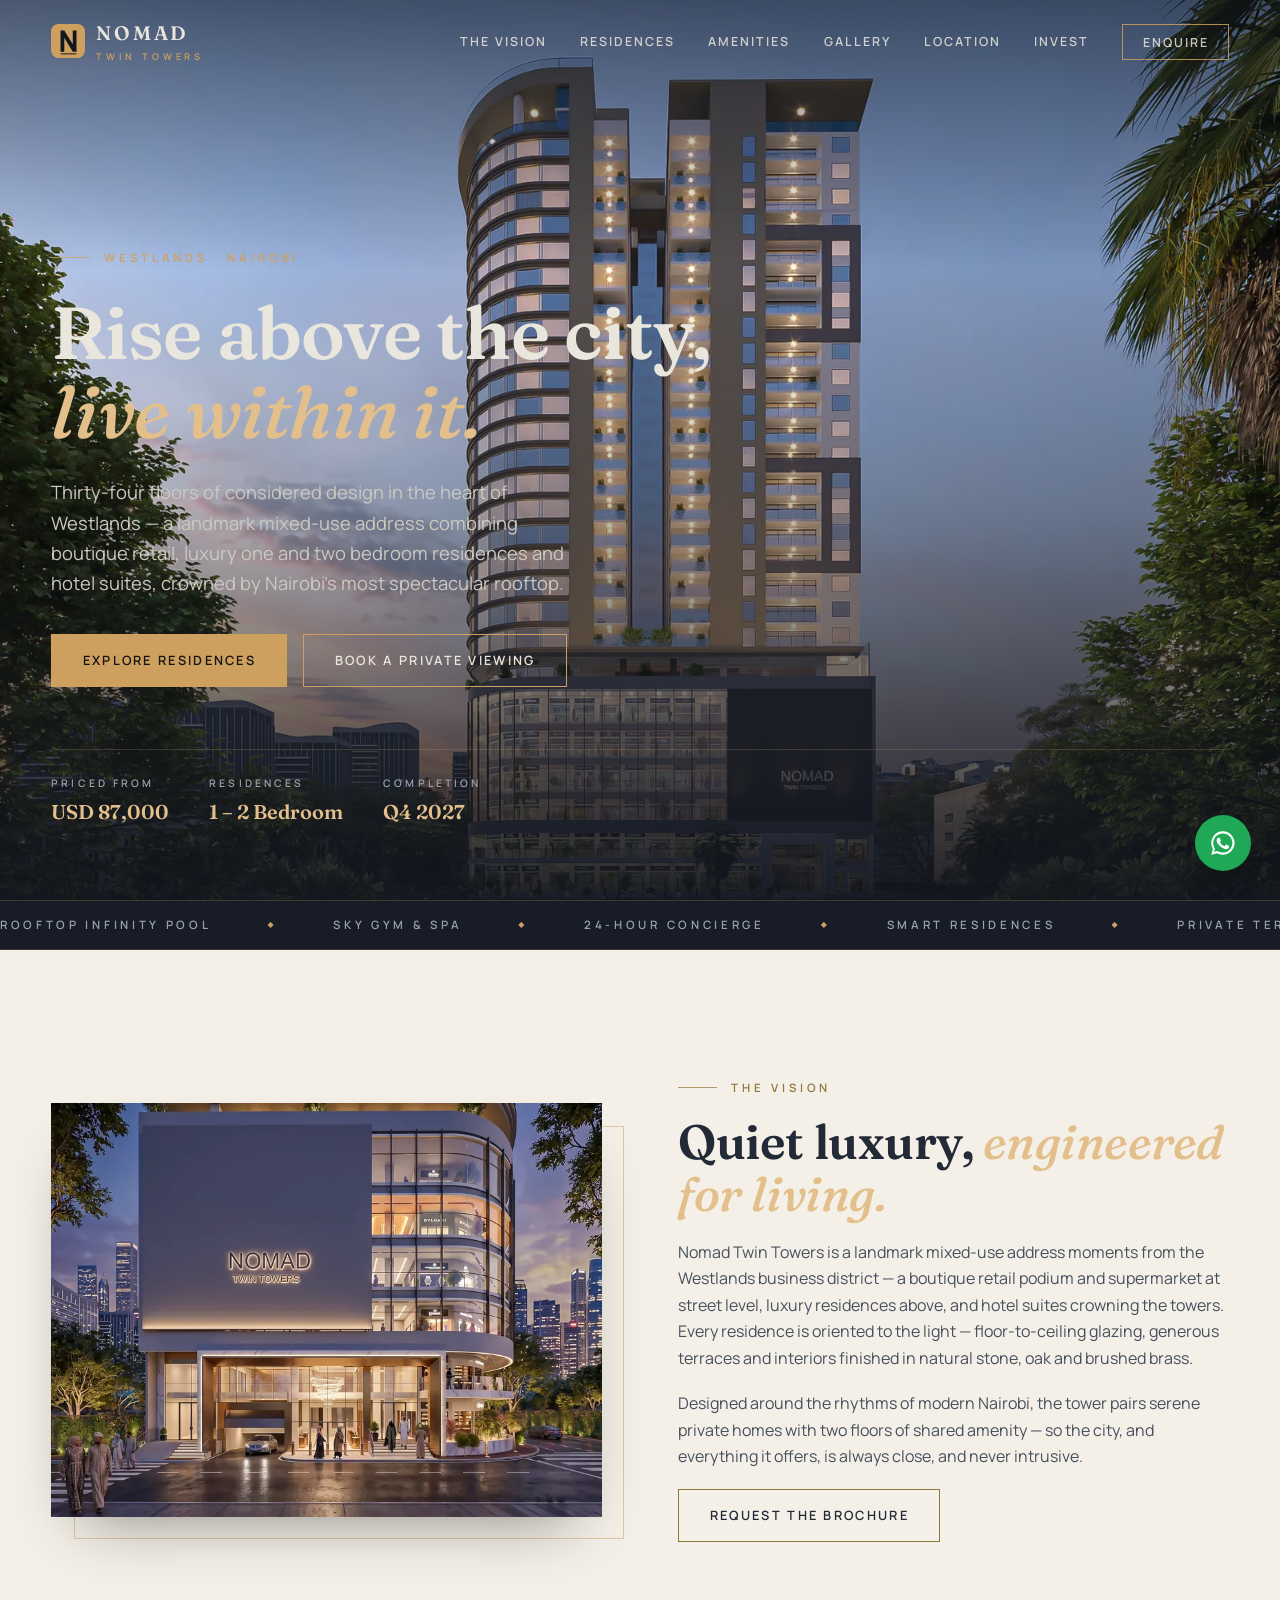
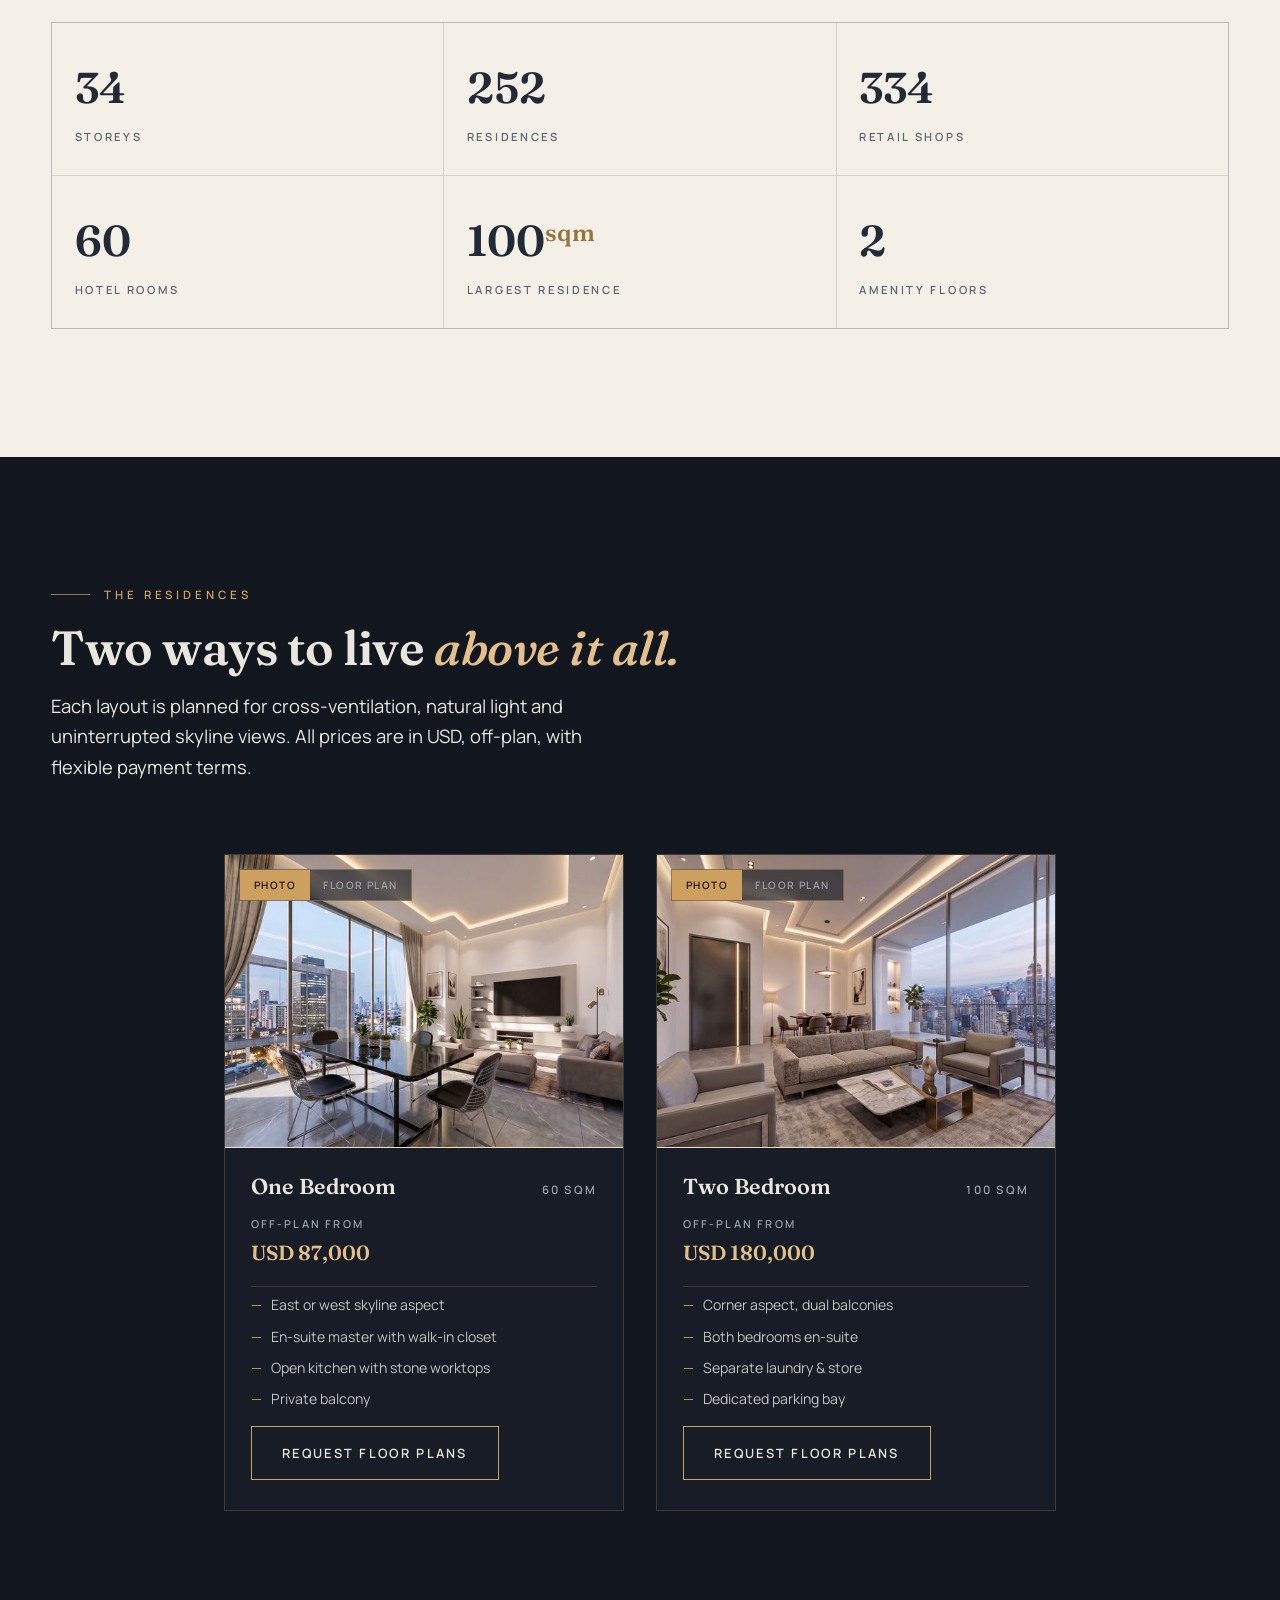
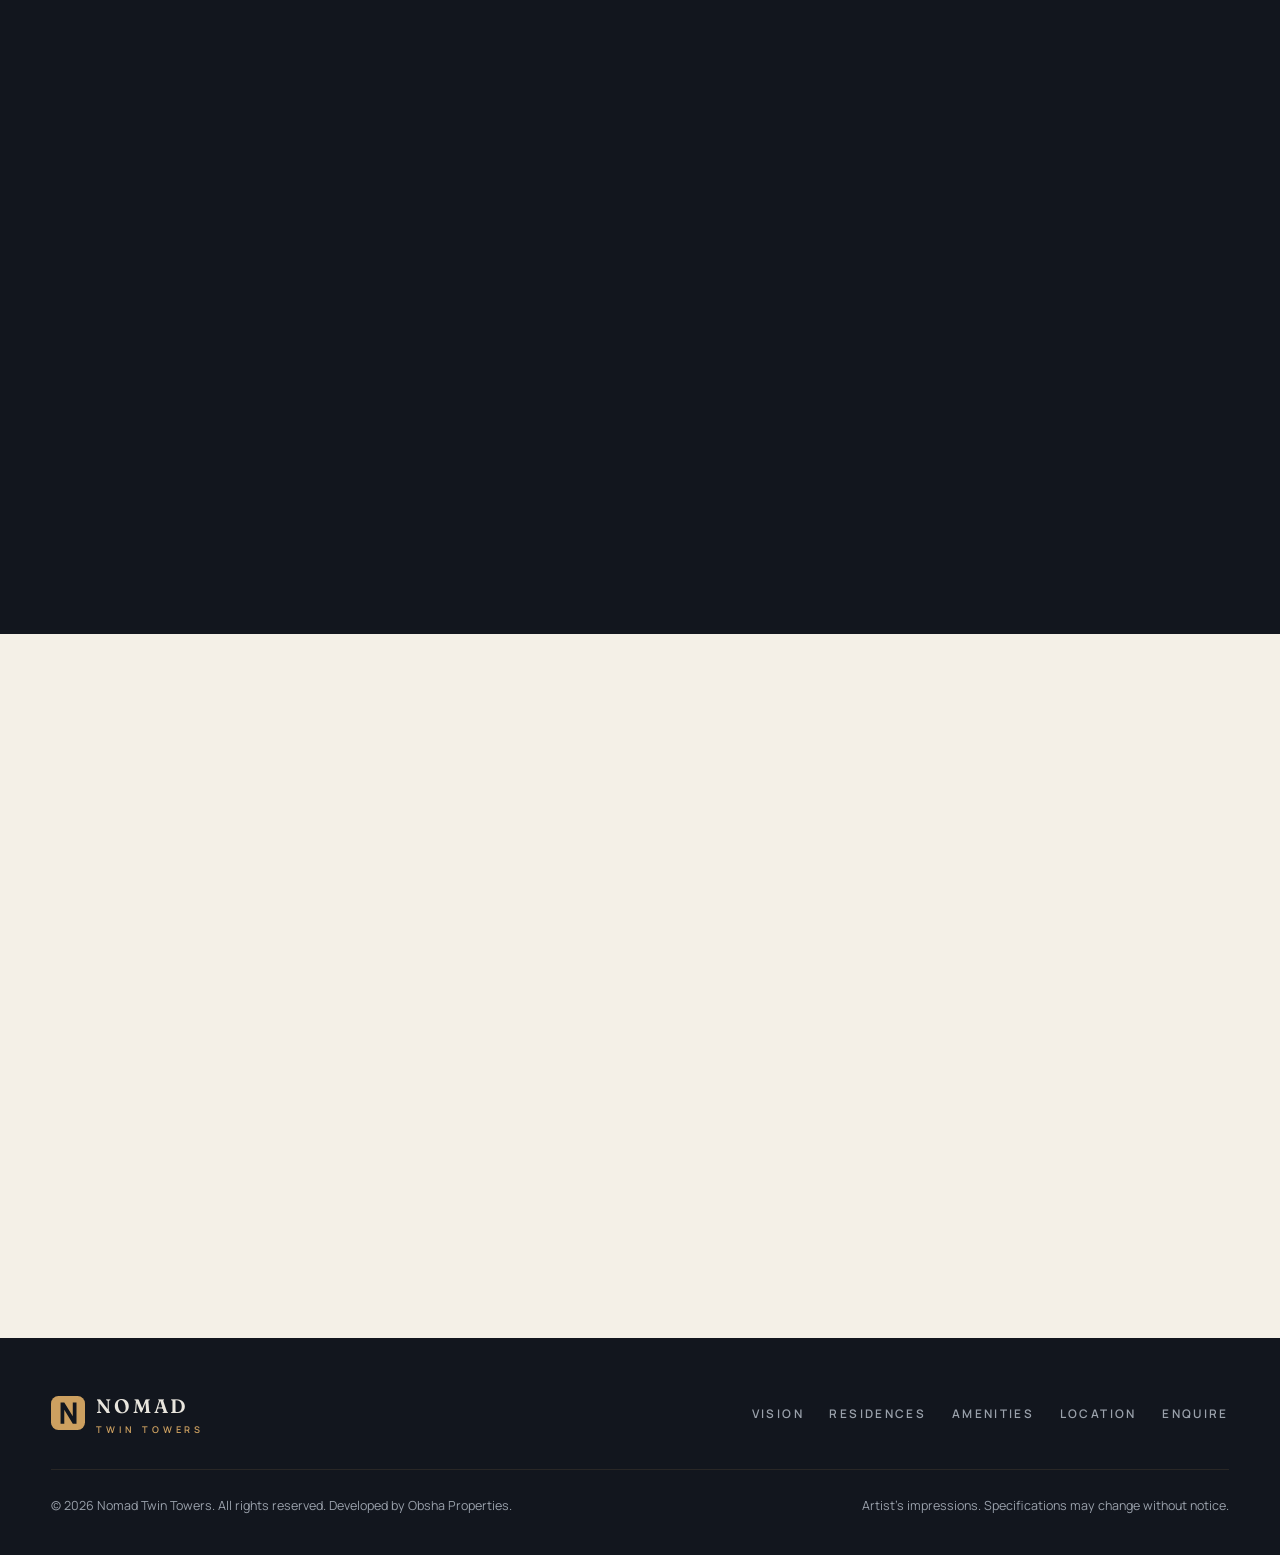
==== commit 05e7d1a4: "Reposition site around client's official price list (mixed-use, real contact info) Client supplied a" ====
--- a/index.html
+++ b/index.html
@@ -4,21 +4,21 @@
   <meta charset="utf-8">
   <meta name="viewport" content="width=device-width, initial-scale=1">
   <title>Nomad Twin Towers — Luxury Apartments in Westlands, Nairobi</title>
-  <meta name="description" content="Nomad Twin Towers: luxury 1 &amp; 2 bedroom apartments in the heart of Westlands, Nairobi. Rooftop infinity pool, sky gym, 24-hour concierge. Off-plan from KES 9.8M.">
+  <meta name="description" content="Nomad Twin Towers: a landmark mixed-use address in Westlands, Nairobi — boutique retail, luxury 1 &amp; 2 bedroom apartments and hotel suites. Rooftop infinity pool, sky gym, 24-hour concierge. Apartments from USD 87,000.">
   <meta name="theme-color" content="#12161e">
   <link rel="icon" type="image/svg+xml" href="assets/favicon.svg">
   <link rel="icon" type="image/png" sizes="32x32" href="assets/favicon-32.png">
   <link rel="apple-touch-icon" href="assets/apple-touch-icon.png">
 
-  <!-- Domain is a PLACEHOLDER pending confirmation — see brief.md Missing items -->
-  <link rel="canonical" href="https://nomadtwintowers.co.ke/">
+  <!-- Domain updated 2026-07-27 to match the client's official price list (nomadtwintowers.com) — still pending final ownership/registration confirmation, see brief.md Missing items -->
+  <link rel="canonical" href="https://nomadtwintowers.com/">
 
   <!-- Open Graph (og:image must stay an absolute URL or WhatsApp/social previews break) -->
   <meta property="og:type" content="website">
-  <meta property="og:url" content="https://nomadtwintowers.co.ke/">
+  <meta property="og:url" content="https://nomadtwintowers.com/">
   <meta property="og:title" content="Nomad Twin Towers — Westlands, Nairobi">
-  <meta property="og:description" content="Luxury 1 &amp; 2 bedroom apartments above the Westlands skyline. Off-plan from KES 9.8M.">
-  <meta property="og:image" content="https://nomadtwintowers.co.ke/assets/front-view.jpg">
+  <meta property="og:description" content="A landmark mixed-use address: boutique retail, luxury 1 &amp; 2 bedroom apartments and hotel suites above the Westlands skyline. Apartments from USD 87,000.">
+  <meta property="og:image" content="https://nomadtwintowers.com/assets/front-view.jpg">
   <meta property="og:image:width" content="1600">
   <meta property="og:image:height" content="1200">
 
@@ -35,9 +35,9 @@
     "@context": "https://schema.org",
     "@type": "ApartmentComplex",
     "name": "Nomad Twin Towers",
-    "description": "Luxury 1 and 2 bedroom apartments in Westlands, Nairobi.",
-    "url": "https://nomadtwintowers.co.ke/",
-    "image": "https://nomadtwintowers.co.ke/assets/front-view.jpg",
+    "description": "A mixed-use development in Westlands, Nairobi, with retail, luxury 1 and 2 bedroom apartments, and hotel suites.",
+    "url": "https://nomadtwintowers.com/",
+    "image": "https://nomadtwintowers.com/assets/front-view.jpg",
     "address": {
       "@type": "PostalAddress",
       "addressLocality": "Westlands, Nairobi",
@@ -82,13 +82,13 @@
       <div class="hero-inner">
         <p class="eyebrow reveal">Westlands · Nairobi</p>
         <h1 class="reveal" data-delay="1">Rise above the city, <span class="serif-accent">live within it.</span></h1>
-        <p class="lede reveal" data-delay="2">Thirty-four floors of considered design in the heart of Westlands — luxury one and two bedroom residences crowned by Nairobi's most spectacular rooftop.</p>
+        <p class="lede reveal" data-delay="2">Thirty-four floors of considered design in the heart of Westlands — a landmark mixed-use address combining boutique retail, luxury one and two bedroom residences and hotel suites, crowned by Nairobi's most spectacular rooftop.</p>
         <div class="hero-ctas reveal" data-delay="3">
           <a class="btn btn--solid" href="#residences">Explore Residences</a>
           <a class="btn btn--ghost" href="#enquire">Book a Private Viewing</a>
         </div>
         <dl class="hero-meta reveal" data-delay="3">
-          <div><dt>Priced From</dt><dd>KES 9.8M</dd></div>
+          <div><dt>Priced From</dt><dd>USD 87,000</dd></div>
           <div><dt>Residences</dt><dd>1 – 2 Bedroom</dd></div>
           <div><dt>Completion</dt><dd>Q4 2027</dd></div>
         </dl>
@@ -116,15 +116,17 @@
           <div class="split-copy">
             <p class="eyebrow reveal">The Vision</p>
             <h2 class="reveal" data-delay="1">Quiet luxury, <span class="serif-accent">engineered for living.</span></h2>
-            <p class="reveal" data-delay="2">Nomad Twin Towers is a landmark residential development moments from the Westlands business district. Every residence is oriented to the light — floor-to-ceiling glazing, generous terraces and interiors finished in natural stone, oak and brushed brass.</p>
-            <p class="reveal" data-delay="2">Designed around the rhythms of modern Nairobi, the tower pairs serene private homes with two floors of shared amenity — so the city is always close, and never intrusive.</p>
+            <p class="reveal" data-delay="2">Nomad Twin Towers is a landmark mixed-use address moments from the Westlands business district — a boutique retail podium and supermarket at street level, luxury residences above, and hotel suites crowning the towers. Every residence is oriented to the light — floor-to-ceiling glazing, generous terraces and interiors finished in natural stone, oak and brushed brass.</p>
+            <p class="reveal" data-delay="2">Designed around the rhythms of modern Nairobi, the tower pairs serene private homes with two floors of shared amenity — so the city, and everything it offers, is always close, and never intrusive.</p>
             <a class="btn btn--ghost reveal" data-delay="3" href="#enquire">Request the Brochure</a>
           </div>
         </div>
         <div class="stats reveal">
           <div><span class="stat-num"><span data-count="34">0</span></span><span class="stat-label">Storeys</span></div>
-          <div><span class="stat-num"><span data-count="138">0</span></span><span class="stat-label">Residences</span></div>
-          <div><span class="stat-num"><span data-count="108">0</span><sup>sqm</sup></span><span class="stat-label">Largest Residence</span></div>
+          <div><span class="stat-num"><span data-count="252">0</span></span><span class="stat-label">Residences</span></div>
+          <div><span class="stat-num"><span data-count="334">0</span></span><span class="stat-label">Retail Shops</span></div>
+          <div><span class="stat-num"><span data-count="60">0</span></span><span class="stat-label">Hotel Rooms</span></div>
+          <div><span class="stat-num"><span data-count="100">0</span><sup>sqm</sup></span><span class="stat-label">Largest Residence</span></div>
           <div><span class="stat-num"><span data-count="2">0</span></span><span class="stat-label">Amenity Floors</span></div>
         </div>
       </div>
@@ -136,7 +138,7 @@
         <div class="section-head">
           <p class="eyebrow reveal">The Residences</p>
           <h2 class="reveal" data-delay="1">Two ways to live <span class="serif-accent">above it all.</span></h2>
-          <p class="lede reveal" data-delay="2">Each layout is planned for cross-ventilation, natural light and uninterrupted skyline views. All prices are off-plan, with flexible payment terms.</p>
+          <p class="lede reveal" data-delay="2">Each layout is planned for cross-ventilation, natural light and uninterrupted skyline views. All prices are in USD, off-plan, with flexible payment terms.</p>
         </div>
         <div class="res-grid">
           <article class="res-card reveal">
@@ -146,11 +148,11 @@
                 <button type="button" role="tab" aria-pressed="false" data-view="plan">Floor Plan</button>
               </div>
               <img data-view-img="photo" src="assets/1-br-living-room-800.jpg" srcset="assets/1-br-living-room-800.jpg 800w, assets/1-br-living-room-1200.jpg 1200w, assets/1-br-living-room.jpg 1600w" sizes="(max-width: 980px) 92vw, 380px" alt="Living room of a one bedroom residence with skyline views" width="600" height="440" loading="lazy" decoding="async">
-              <img data-view-img="plan" hidden src="assets/plan-1br.svg" alt="One bedroom floor plan, 62 square metres" width="600" height="440" loading="lazy" decoding="async">
+              <img data-view-img="plan" hidden src="assets/plan-1br.svg" alt="One bedroom floor plan, 60 square metres" width="600" height="440" loading="lazy" decoding="async">
             </figure>
             <div class="res-body">
-              <div class="res-title"><h3>One Bedroom</h3><span class="res-size">62 SQM</span></div>
-              <p class="res-price"><small>Off-plan from</small>KES 9.8M</p>
+              <div class="res-title"><h3>One Bedroom</h3><span class="res-size">60 SQM</span></div>
+              <p class="res-price"><small>Off-plan from</small>USD 87,000</p>
               <ul class="res-feats">
                 <li>East or west skyline aspect</li>
                 <li>En-suite master with walk-in closet</li>
@@ -167,11 +169,11 @@
                 <button type="button" role="tab" aria-pressed="false" data-view="plan">Floor Plan</button>
               </div>
               <img data-view-img="photo" src="assets/2-br-living-room-800.jpg" srcset="assets/2-br-living-room-800.jpg 800w, assets/2-br-living-room-1200.jpg 1200w, assets/2-br-living-room.jpg 1600w" sizes="(max-width: 980px) 92vw, 380px" alt="Living room of a two bedroom residence with floor-to-ceiling glazing" width="600" height="440" loading="lazy" decoding="async">
-              <img data-view-img="plan" hidden src="assets/plan-2br.svg" alt="Two bedroom floor plan, 108 square metres" width="600" height="440" loading="lazy" decoding="async">
+              <img data-view-img="plan" hidden src="assets/plan-2br.svg" alt="Two bedroom floor plan, 100 square metres" width="600" height="440" loading="lazy" decoding="async">
             </figure>
             <div class="res-body">
-              <div class="res-title"><h3>Two Bedroom</h3><span class="res-size">108 SQM</span></div>
-              <p class="res-price"><small>Off-plan from</small>KES 16.5M</p>
+              <div class="res-title"><h3>Two Bedroom</h3><span class="res-size">100 SQM</span></div>
+              <p class="res-price"><small>Off-plan from</small>USD 180,000</p>
               <ul class="res-feats">
                 <li>Corner aspect, dual balconies</li>
                 <li>Both bedrooms en-suite</li>
@@ -434,8 +436,8 @@
           <h2 class="reveal" data-delay="1">Book a private <span class="serif-accent">viewing.</span></h2>
           <p class="reveal" data-delay="2" style="margin-top:1rem">Visit the show apartment and sales gallery, or speak with our team about availability, floor plans and payment terms.</p>
           <div class="contact-rows reveal" data-delay="2">
-            <a href="tel:+254700000000"><span class="lbl">Call / WhatsApp</span><span class="val">+254 700 000 000</span></a>
-            <a href="mailto:sales@nomadtwintowers.co.ke"><span class="lbl">Email</span><span class="val">sales@nomadtwintowers.co.ke</span></a>
+            <a href="tel:+254711111188"><span class="lbl">Call / WhatsApp</span><span class="val">+254 711 111 188</span></a>
+            <a href="mailto:sales@nomadtwintowers.com"><span class="lbl">Email</span><span class="val">sales@nomadtwintowers.com</span></a>
             <a href="#location"><span class="lbl">Sales Gallery</span><span class="val">Off Waiyaki Way, Westlands</span></a>
           </div>
         </div>
@@ -495,13 +497,13 @@
         </nav>
       </div>
       <div class="footer-fine">
-        <p>© <span id="year">2026</span> Nomad Twin Towers. All rights reserved.</p>
+        <p>© <span id="year">2026</span> Nomad Twin Towers. All rights reserved. Developed by Obsha Properties.</p>
         <p>Artist's impressions. Specifications may change without notice.</p>
       </div>
     </div>
   </footer>
 
-  <a class="wa-float" href="https://wa.me/254700000000?text=Hello%20Nomad%20Twin%20Towers%2C%20I%27d%20like%20to%20enquire." target="_blank" rel="noopener" aria-label="Chat on WhatsApp">
+  <a class="wa-float" href="https://wa.me/254711111188?text=Hello%20Nomad%20Twin%20Towers%2C%20I%27d%20like%20to%20enquire." target="_blank" rel="noopener" aria-label="Chat on WhatsApp">
     <svg viewBox="0 0 24 24" aria-hidden="true"><path d="M12 2a10 10 0 0 0-8.6 15.1L2 22l5-1.3A10 10 0 1 0 12 2zm0 18.2c-1.6 0-3.1-.4-4.4-1.2l-.3-.2-3 .8.8-2.9-.2-.3A8.2 8.2 0 1 1 12 20.2zm4.6-6.1c-.3-.1-1.5-.7-1.7-.8-.2-.1-.4-.1-.6.1-.2.3-.6.8-.8 1-.1.2-.3.2-.5.1a6.7 6.7 0 0 1-3.4-3c-.3-.4 0-.5.1-.7l.4-.5c.1-.2.1-.3 0-.5l-.8-1.9c-.2-.5-.4-.4-.6-.4h-.5c-.2 0-.5.1-.7.3-.2.3-.9.9-.9 2.2s.9 2.5 1.1 2.7c.1.2 1.8 2.8 4.5 3.9.6.3 1.1.4 1.5.5.6.2 1.2.2 1.6.1.5-.1 1.5-.6 1.7-1.2.2-.6.2-1.1.2-1.2-.1-.1-.2-.2-.4-.3z"/></svg>
   </a>
 
--- a/css/main.css
+++ b/css/main.css
@@ -329,7 +329,7 @@
 /* ---------- Stats ---------- */
 .stats {
   display: grid;
-  grid-template-columns: repeat(4, 1fr);
+  grid-template-columns: repeat(3, 1fr);
   gap: 1px;
   background: var(--line-on-light);
   border: 1px solid var(--line-on-light);
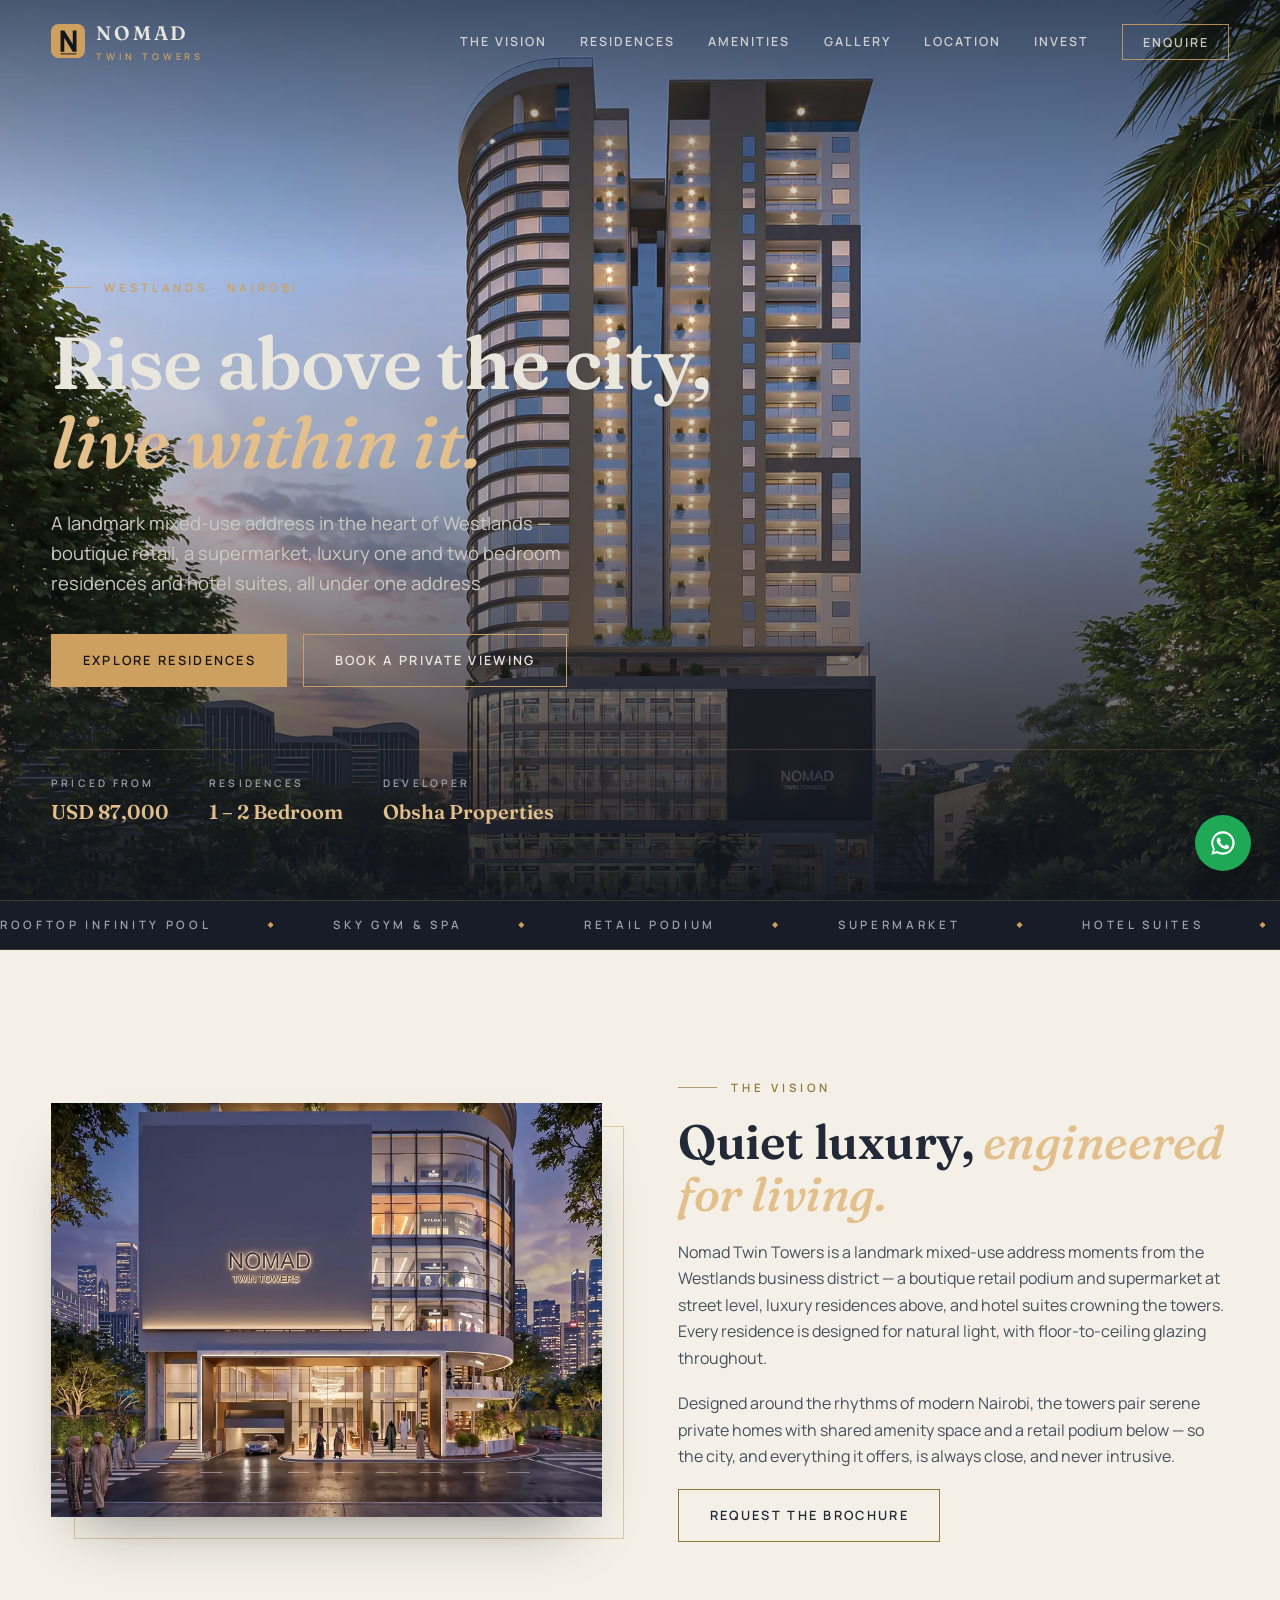
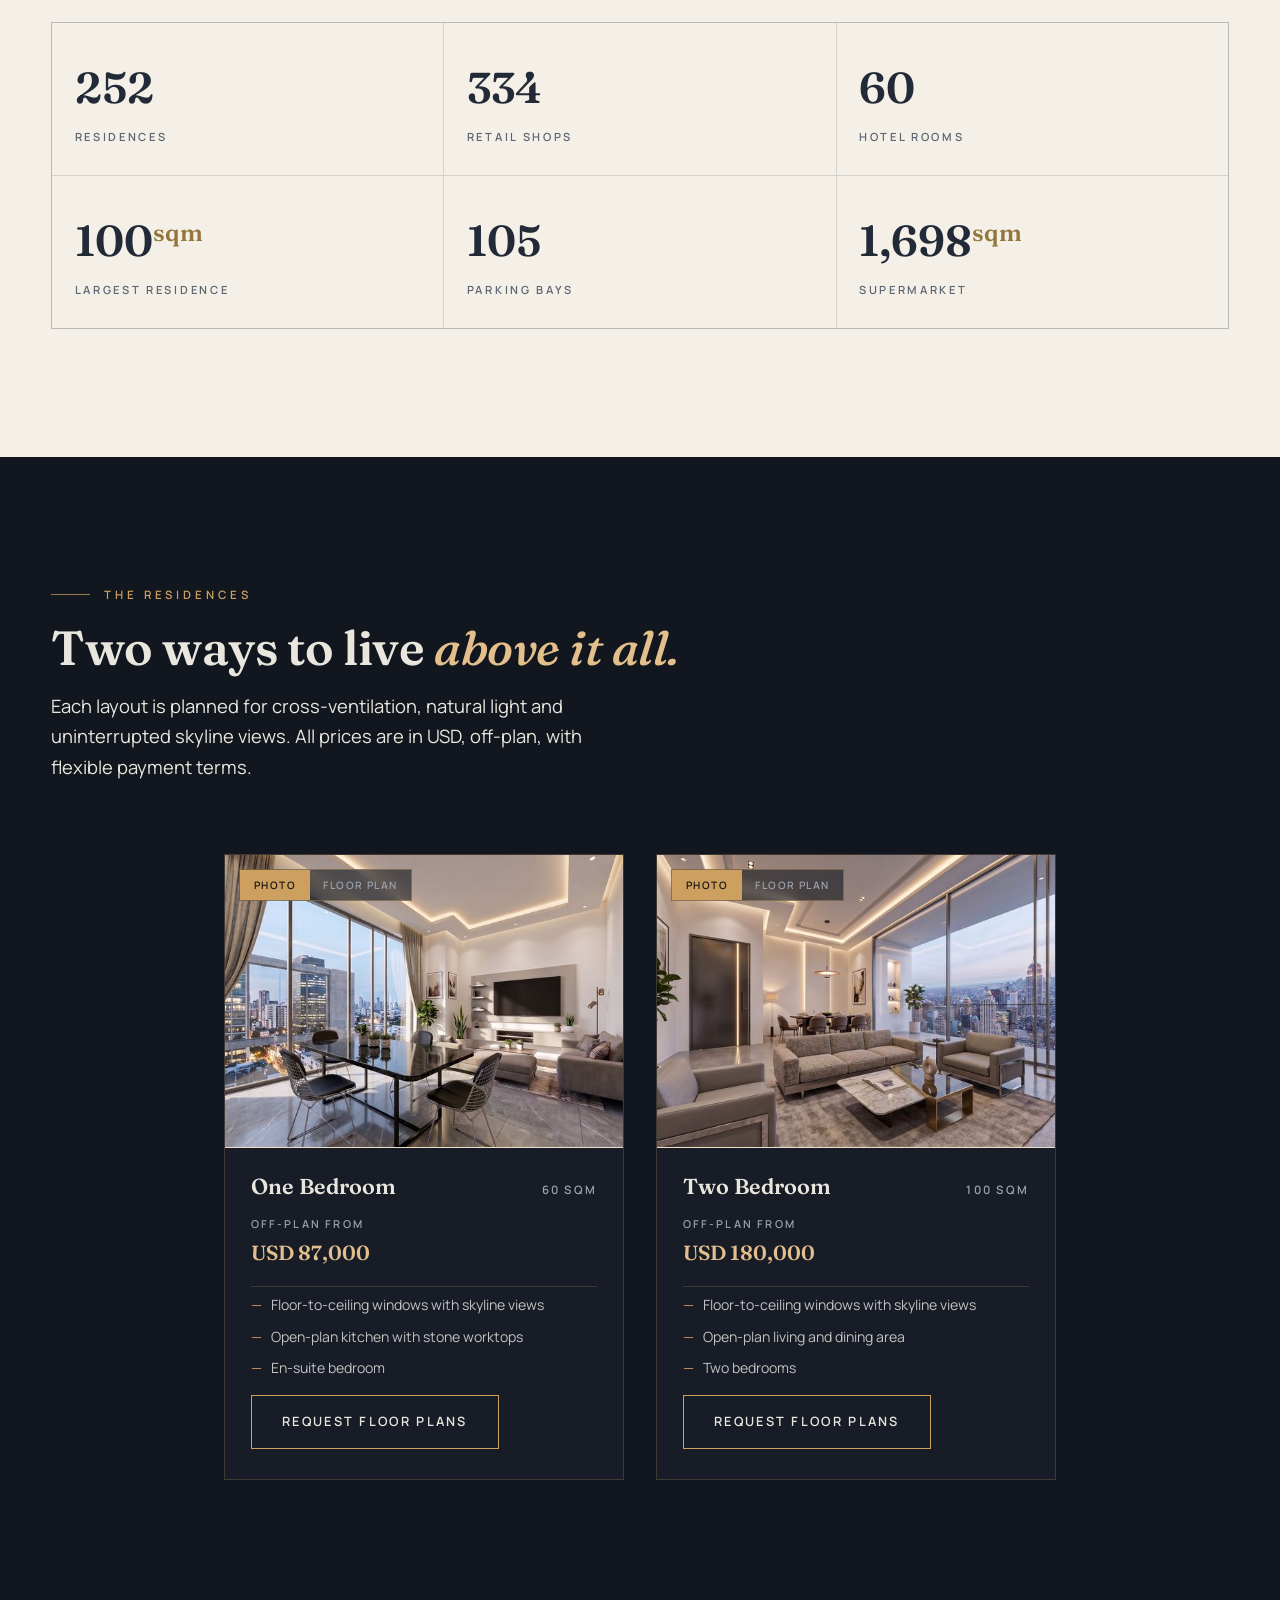
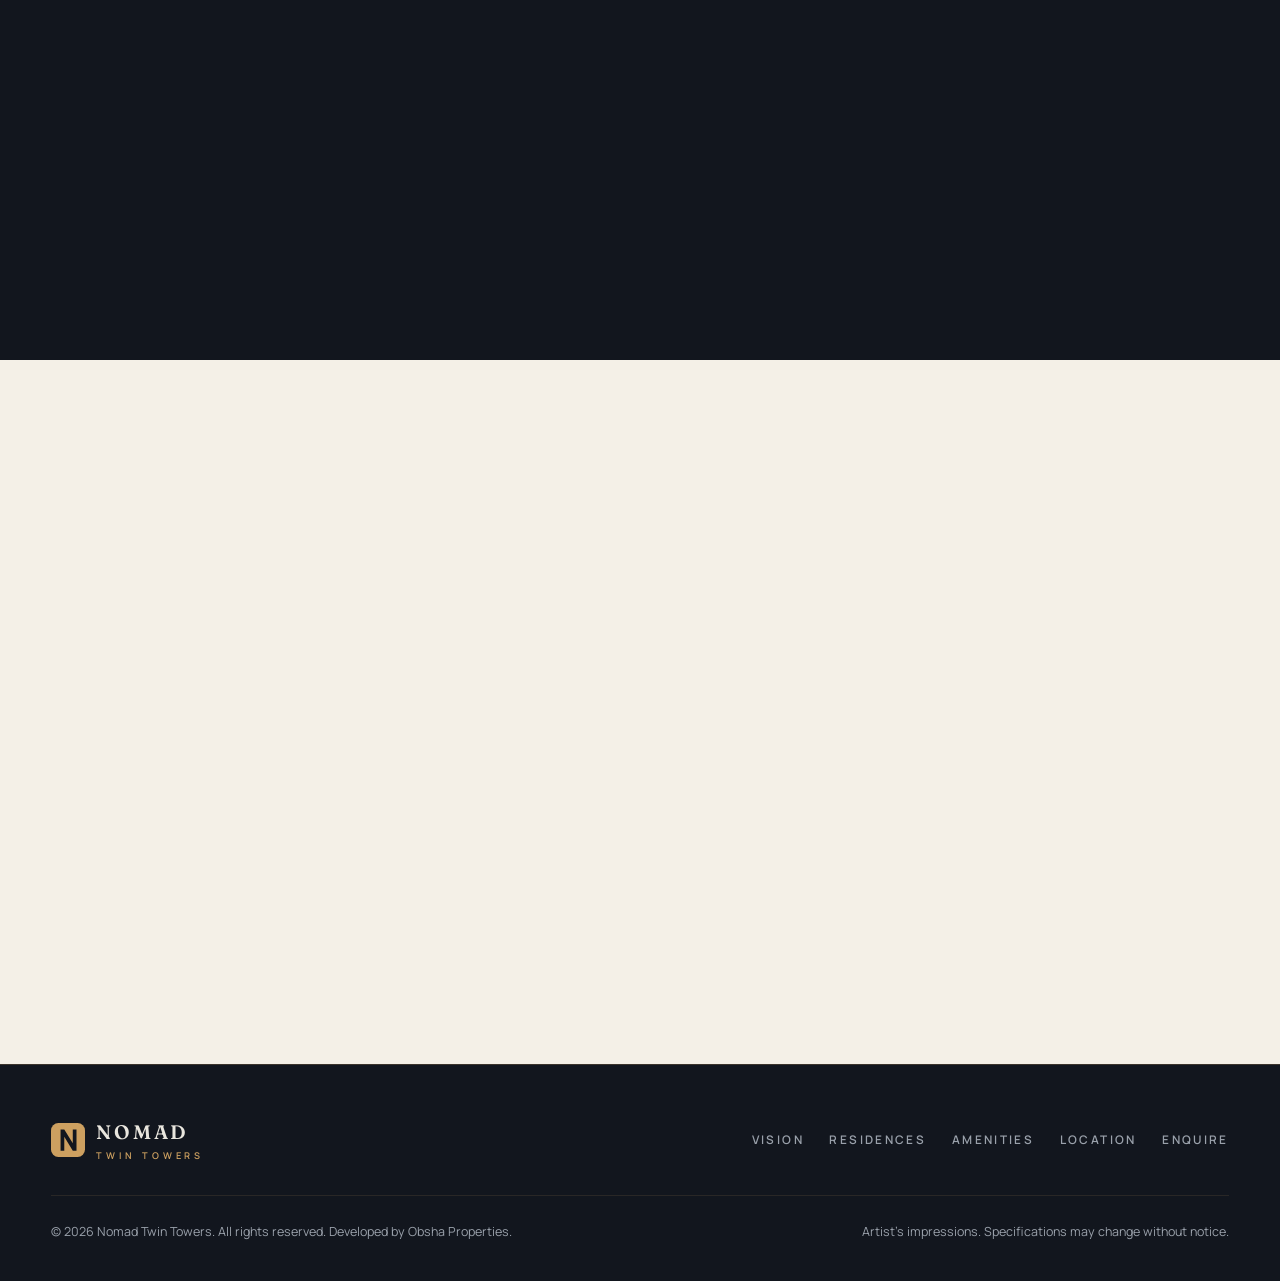
==== commit 0dbbc5f5: "Strip unconfirmed claims from live copy; replace favicon with real logo Per Daniel: nothing not fact" ====
--- a/index.html
+++ b/index.html
@@ -4,10 +4,10 @@
   <meta charset="utf-8">
   <meta name="viewport" content="width=device-width, initial-scale=1">
   <title>Nomad Twin Towers — Luxury Apartments in Westlands, Nairobi</title>
-  <meta name="description" content="Nomad Twin Towers: a landmark mixed-use address in Westlands, Nairobi — boutique retail, luxury 1 &amp; 2 bedroom apartments and hotel suites. Rooftop infinity pool, sky gym, 24-hour concierge. Apartments from USD 87,000.">
+  <meta name="description" content="Nomad Twin Towers: a landmark mixed-use address in Westlands, Nairobi — boutique retail, a supermarket, luxury 1 &amp; 2 bedroom apartments and hotel suites. Apartments from USD 87,000.">
   <meta name="theme-color" content="#12161e">
-  <link rel="icon" type="image/svg+xml" href="assets/favicon.svg">
   <link rel="icon" type="image/png" sizes="32x32" href="assets/favicon-32.png">
+  <link rel="icon" type="image/png" sizes="16x16" href="assets/favicon-16.png">
   <link rel="apple-touch-icon" href="assets/apple-touch-icon.png">
 
   <!-- Domain updated 2026-07-27 to match the client's official price list (nomadtwintowers.com) — still pending final ownership/registration confirmation, see brief.md Missing items -->
@@ -17,7 +17,7 @@
   <meta property="og:type" content="website">
   <meta property="og:url" content="https://nomadtwintowers.com/">
   <meta property="og:title" content="Nomad Twin Towers — Westlands, Nairobi">
-  <meta property="og:description" content="A landmark mixed-use address: boutique retail, luxury 1 &amp; 2 bedroom apartments and hotel suites above the Westlands skyline. Apartments from USD 87,000.">
+  <meta property="og:description" content="A landmark mixed-use address: boutique retail, a supermarket, luxury 1 &amp; 2 bedroom apartments and hotel suites above the Westlands skyline. Apartments from USD 87,000.">
   <meta property="og:image" content="https://nomadtwintowers.com/assets/front-view.jpg">
   <meta property="og:image:width" content="1600">
   <meta property="og:image:height" content="1200">
@@ -82,7 +82,7 @@
       <div class="hero-inner">
         <p class="eyebrow reveal">Westlands · Nairobi</p>
         <h1 class="reveal" data-delay="1">Rise above the city, <span class="serif-accent">live within it.</span></h1>
-        <p class="lede reveal" data-delay="2">Thirty-four floors of considered design in the heart of Westlands — a landmark mixed-use address combining boutique retail, luxury one and two bedroom residences and hotel suites, crowned by Nairobi's most spectacular rooftop.</p>
+        <p class="lede reveal" data-delay="2">A landmark mixed-use address in the heart of Westlands — boutique retail, a supermarket, luxury one and two bedroom residences and hotel suites, all under one address.</p>
         <div class="hero-ctas reveal" data-delay="3">
           <a class="btn btn--solid" href="#residences">Explore Residences</a>
           <a class="btn btn--ghost" href="#enquire">Book a Private Viewing</a>
@@ -90,7 +90,7 @@
         <dl class="hero-meta reveal" data-delay="3">
           <div><dt>Priced From</dt><dd>USD 87,000</dd></div>
           <div><dt>Residences</dt><dd>1 – 2 Bedroom</dd></div>
-          <div><dt>Completion</dt><dd>Q4 2027</dd></div>
+          <div><dt>Developer</dt><dd>Obsha Properties</dd></div>
         </dl>
       </div>
     </section>
@@ -98,8 +98,8 @@
     <!-- ============ MARQUEE ============ -->
     <div class="marquee" aria-hidden="true">
       <div class="marquee-track">
-        <span>Rooftop Infinity Pool</span><span>Sky Gym &amp; Spa</span><span>24-Hour Concierge</span><span>Smart Residences</span><span>Private Terraces</span><span>EV Charging</span>
-        <span>Rooftop Infinity Pool</span><span>Sky Gym &amp; Spa</span><span>24-Hour Concierge</span><span>Smart Residences</span><span>Private Terraces</span><span>EV Charging</span>
+        <span>Rooftop Infinity Pool</span><span>Sky Gym &amp; Spa</span><span>Retail Podium</span><span>Supermarket</span><span>Hotel Suites</span><span>24/7 Security</span>
+        <span>Rooftop Infinity Pool</span><span>Sky Gym &amp; Spa</span><span>Retail Podium</span><span>Supermarket</span><span>Hotel Suites</span><span>24/7 Security</span>
       </div>
     </div>
 
@@ -116,18 +116,18 @@
           <div class="split-copy">
             <p class="eyebrow reveal">The Vision</p>
             <h2 class="reveal" data-delay="1">Quiet luxury, <span class="serif-accent">engineered for living.</span></h2>
-            <p class="reveal" data-delay="2">Nomad Twin Towers is a landmark mixed-use address moments from the Westlands business district — a boutique retail podium and supermarket at street level, luxury residences above, and hotel suites crowning the towers. Every residence is oriented to the light — floor-to-ceiling glazing, generous terraces and interiors finished in natural stone, oak and brushed brass.</p>
-            <p class="reveal" data-delay="2">Designed around the rhythms of modern Nairobi, the tower pairs serene private homes with two floors of shared amenity — so the city, and everything it offers, is always close, and never intrusive.</p>
+            <p class="reveal" data-delay="2">Nomad Twin Towers is a landmark mixed-use address moments from the Westlands business district — a boutique retail podium and supermarket at street level, luxury residences above, and hotel suites crowning the towers. Every residence is designed for natural light, with floor-to-ceiling glazing throughout.</p>
+            <p class="reveal" data-delay="2">Designed around the rhythms of modern Nairobi, the towers pair serene private homes with shared amenity space and a retail podium below — so the city, and everything it offers, is always close, and never intrusive.</p>
             <a class="btn btn--ghost reveal" data-delay="3" href="#enquire">Request the Brochure</a>
           </div>
         </div>
         <div class="stats reveal">
-          <div><span class="stat-num"><span data-count="34">0</span></span><span class="stat-label">Storeys</span></div>
           <div><span class="stat-num"><span data-count="252">0</span></span><span class="stat-label">Residences</span></div>
           <div><span class="stat-num"><span data-count="334">0</span></span><span class="stat-label">Retail Shops</span></div>
           <div><span class="stat-num"><span data-count="60">0</span></span><span class="stat-label">Hotel Rooms</span></div>
           <div><span class="stat-num"><span data-count="100">0</span><sup>sqm</sup></span><span class="stat-label">Largest Residence</span></div>
-          <div><span class="stat-num"><span data-count="2">0</span></span><span class="stat-label">Amenity Floors</span></div>
+          <div><span class="stat-num"><span data-count="105">0</span></span><span class="stat-label">Parking Bays</span></div>
+          <div><span class="stat-num"><span data-count="1701">0</span><sup>sqm</sup></span><span class="stat-label">Supermarket</span></div>
         </div>
       </div>
     </section>
@@ -154,10 +154,9 @@
               <div class="res-title"><h3>One Bedroom</h3><span class="res-size">60 SQM</span></div>
               <p class="res-price"><small>Off-plan from</small>USD 87,000</p>
               <ul class="res-feats">
-                <li>East or west skyline aspect</li>
-                <li>En-suite master with walk-in closet</li>
-                <li>Open kitchen with stone worktops</li>
-                <li>Private balcony</li>
+                <li>Floor-to-ceiling windows with skyline views</li>
+                <li>Open-plan kitchen with stone worktops</li>
+                <li>En-suite bedroom</li>
               </ul>
               <a class="btn btn--ghost" href="#enquire">Request Floor Plans</a>
             </div>
@@ -175,10 +174,9 @@
               <div class="res-title"><h3>Two Bedroom</h3><span class="res-size">100 SQM</span></div>
               <p class="res-price"><small>Off-plan from</small>USD 180,000</p>
               <ul class="res-feats">
-                <li>Corner aspect, dual balconies</li>
-                <li>Both bedrooms en-suite</li>
-                <li>Separate laundry &amp; store</li>
-                <li>Dedicated parking bay</li>
+                <li>Floor-to-ceiling windows with skyline views</li>
+                <li>Open-plan living and dining area</li>
+                <li>Two bedrooms</li>
               </ul>
               <a class="btn btn--ghost" href="#enquire">Request Floor Plans</a>
             </div>
@@ -201,7 +199,6 @@
               <img src="assets/pool-closeup-800.jpg" srcset="assets/pool-closeup-800.jpg 800w, assets/pool-closeup-1200.jpg 1200w, assets/pool-closeup.jpg 1600w" sizes="(max-width: 780px) 90vw, (max-width: 980px) 46vw, 22vw" alt="Resident overlooking the rooftop infinity pool at golden hour" width="1600" height="878" loading="lazy" decoding="async">
             </picture>
             <figcaption>
-              <p class="amen-highlight-eyebrow">Level 34</p>
               <h3>Rooftop Infinity Pool</h3>
             </figcaption>
           </figure>
@@ -211,7 +208,6 @@
               <img src="assets/gym-and-wellness-800.jpg" srcset="assets/gym-and-wellness-800.jpg 800w, assets/gym-and-wellness-1200.jpg 1200w, assets/gym-and-wellness.jpg 1600w" sizes="(max-width: 780px) 90vw, (max-width: 980px) 46vw, 22vw" alt="Sky gym and wellness floor with floor-to-ceiling city views" width="1600" height="812" loading="lazy" decoding="async">
             </picture>
             <figcaption>
-              <p class="amen-highlight-eyebrow">Amenity Floor</p>
               <h3>Sky Gym &amp; Spa</h3>
             </figcaption>
           </figure>
@@ -221,7 +217,6 @@
               <img src="assets/sky-lounge-terrace-800.jpg" srcset="assets/sky-lounge-terrace-800.jpg 800w, assets/sky-lounge-terrace-1200.jpg 1200w, assets/sky-lounge-terrace.jpg 1600w" sizes="(max-width: 780px) 90vw, (max-width: 980px) 46vw, 22vw" alt="Residents' lounge terrace overlooking the city at dusk" width="1600" height="1198" loading="lazy" decoding="async">
             </picture>
             <figcaption>
-              <p class="amen-highlight-eyebrow">Amenity Floor</p>
               <h3>Residents' Lounge</h3>
             </figcaption>
           </figure>
@@ -231,7 +226,6 @@
               <img src="assets/restaurant-main-800.jpg" srcset="assets/restaurant-main-800.jpg 800w, assets/restaurant-main-1200.jpg 1200w, assets/restaurant-main.jpg 1600w" sizes="(max-width: 780px) 90vw, (max-width: 980px) 46vw, 22vw" alt="Sky-level restaurant with skyline views at dusk" width="1600" height="882" loading="lazy" decoding="async">
             </picture>
             <figcaption>
-              <p class="amen-highlight-eyebrow">Amenity Floor</p>
               <h3>Sky Restaurant</h3>
             </figcaption>
           </figure>
@@ -240,47 +234,32 @@
           <div class="amen reveal">
             <svg viewBox="0 0 24 24" fill="none" stroke-width="1.5" aria-hidden="true"><path d="M2 15c2 1.2 4 1.2 6 0s4-1.2 6 0 4 1.2 6 0M2 19c2 1.2 4 1.2 6 0s4-1.2 6 0 4 1.2 6 0M7 12V6a3 3 0 0 1 6 0M13 12V8"/></svg>
             <h3>Rooftop Infinity Pool</h3>
-            <p>A heated pool on the 34th floor with a glass edge over the skyline — swim into the sunset.</p>
+            <p>An infinity pool with a glass edge over the Westlands skyline.</p>
           </div>
           <div class="amen reveal" data-delay="1">
             <svg viewBox="0 0 24 24" fill="none" stroke-width="1.5" aria-hidden="true"><path d="M4 9v6M20 9v6M7 7v10M17 7v10M7 12h10"/></svg>
             <h3>Sky Gym &amp; Spa</h3>
-            <p>Technogym equipment, a yoga studio, steam and sauna — all with floor-to-ceiling views.</p>
+            <p>A fully equipped gym and wellness area with floor-to-ceiling skyline views.</p>
           </div>
           <div class="amen reveal" data-delay="2">
-            <svg viewBox="0 0 24 24" fill="none" stroke-width="1.5" aria-hidden="true"><circle cx="12" cy="8" r="3.5"/><path d="M5 20c.8-3.6 3.6-5.5 7-5.5s6.2 1.9 7 5.5"/></svg>
-            <h3>24-Hour Concierge</h3>
-            <p>Front-of-house, valet parking, deliveries and housekeeping arranged around your day.</p>
-          </div>
-          <div class="amen reveal" data-delay="3">
-            <svg viewBox="0 0 24 24" fill="none" stroke-width="1.5" aria-hidden="true"><rect x="4" y="4" width="16" height="16" rx="2"/><path d="M9 12l2 2 4-4"/></svg>
-            <h3>Smart Residences</h3>
-            <p>App-controlled access, lighting and climate, with fibre to every residence as standard.</p>
+            <svg viewBox="0 0 24 24" fill="none" stroke-width="1.5" aria-hidden="true"><path d="M12 3l8 4v5c0 5-3.4 8-8 9-4.6-1-8-4-8-9V7z"/></svg>
+            <h3>24/7 Security</h3>
+            <p>Round-the-clock security and CCTV, with gated basement parking.</p>
           </div>
           <div class="amen reveal">
-            <svg viewBox="0 0 24 24" fill="none" stroke-width="1.5" aria-hidden="true"><path d="M12 3l8 4v5c0 5-3.4 8-8 9-4.6-1-8-4-8-9V7z"/></svg>
-            <h3>Layered Security</h3>
-            <p>Gated basement parking, CCTV, biometric lobby access and a manned perimeter, day and night.</p>
-          </div>
-          <div class="amen reveal" data-delay="1">
-            <svg viewBox="0 0 24 24" fill="none" stroke-width="1.5" aria-hidden="true"><path d="M13 2 5 13h5l-1 9 8-11h-5z"/></svg>
-            <h3>Full Backup Power</h3>
-            <p>Generators and solar-assisted common areas keep every lift, pump and light running.</p>
-          </div>
-          <div class="amen reveal" data-delay="2">
             <svg viewBox="0 0 24 24" fill="none" stroke-width="1.5" aria-hidden="true"><path d="M5 20V8l7-5 7 5v12M9 20v-6h6v6"/></svg>
             <h3>Residents' Lounge</h3>
-            <p>A club-style lounge, private dining room and co-working nooks on the amenity floors.</p>
-          </div>
-          <div class="amen reveal" data-delay="3">
+            <p>A club-style lounge with skyline views, for residents to relax or entertain.</p>
+          </div>
+          <div class="amen reveal" data-delay="1">
             <svg viewBox="0 0 24 24" fill="none" stroke-width="1.5" aria-hidden="true"><rect x="3" y="10" width="13" height="7" rx="2"/><path d="M16 13h3l2 2v2h-2M6 17v2M14 17v2M16 8a4 4 0 0 0-8 0"/></svg>
-            <h3>Parking &amp; EV Charging</h3>
-            <p>Three basement levels with allocated bays, visitor parking and EV charging points.</p>
-          </div>
-          <div class="amen reveal">
+            <h3>Basement Parking</h3>
+            <p>Two basement levels with 105 allocated parking bays.</p>
+          </div>
+          <div class="amen reveal" data-delay="2">
             <svg viewBox="0 0 24 24" fill="none" stroke-width="1.5" aria-hidden="true"><path d="M6 3v7a3 3 0 0 0 6 0V3M9 10v11M17 3c-1.5 1.5-2 3-2 5s1 3 2 3 2-1 2-3-.5-3.5-2-5zM17 11v10"/></svg>
             <h3>Sky Restaurant</h3>
-            <p>All-day dining on the amenity floor, with a private terrace over the Westlands skyline.</p>
+            <p>A restaurant with skyline views, for residents and guests.</p>
           </div>
         </div>
       </div>
@@ -391,13 +370,13 @@
         <div class="split-copy">
           <p class="eyebrow reveal">Location</p>
           <h2 class="reveal" data-delay="1">The centre of <span class="serif-accent">everything.</span></h2>
-          <p class="reveal" data-delay="2">Set on a quiet avenue off Waiyaki Way, Nomad Twin Towers places the best of Westlands at your door — and the rest of Nairobi minutes away via the Expressway.</p>
+          <p class="reveal" data-delay="2">Set on a quiet avenue off Waiyaki Way, Nomad Twin Towers places Westlands at your door — with the rest of Nairobi close by via the Expressway.</p>
           <ul class="loc-list reveal" data-delay="2">
-            <li><strong>GTC &amp; Westlands CBD</strong><span class="loc-time">3 min</span></li>
-            <li><strong>Sarit Centre</strong><span class="loc-time">4 min</span></li>
-            <li><strong>Westgate Mall</strong><span class="loc-time">5 min</span></li>
-            <li><strong>Nairobi CBD</strong><span class="loc-time">10 min</span></li>
-            <li><strong>JKIA via Expressway</strong><span class="loc-time">35 min</span></li>
+            <li><strong>GTC &amp; Westlands CBD</strong></li>
+            <li><strong>Sarit Centre</strong></li>
+            <li><strong>Westgate Mall</strong></li>
+            <li><strong>Nairobi CBD</strong></li>
+            <li><strong>JKIA via Expressway</strong></li>
           </ul>
         </div>
         <div class="map-facade reveal" data-delay="1">
@@ -417,13 +396,13 @@
         <div class="section-head">
           <p class="eyebrow reveal">Ownership</p>
           <h2 class="reveal" data-delay="1">A simple path <span class="serif-accent">to the keys.</span></h2>
-          <p class="lede reveal" data-delay="2">Westlands remains Nairobi's strongest rental market. Off-plan buyers benefit from launch pricing and a staged, interest-free payment plan through construction.</p>
+          <p class="lede reveal" data-delay="2">Off-plan buyers benefit from launch pricing and a staged payment plan through construction — enquire for full terms.</p>
         </div>
         <div class="invest-steps">
-          <div class="reveal"><span class="step-no">01</span><h3>Reserve</h3><p>Choose your residence and secure it with a refundable KES 500,000 reservation fee.</p></div>
-          <div class="reveal" data-delay="1"><span class="step-no">02</span><h3>Sign &amp; Deposit</h3><p>Sign the sale agreement within 30 days and pay a 20% deposit.</p></div>
-          <div class="reveal" data-delay="2"><span class="step-no">03</span><h3>Staged Payments</h3><p>The balance is spread in quarterly instalments across the construction period.</p></div>
-          <div class="reveal" data-delay="3"><span class="step-no">04</span><h3>Handover 2027</h3><p>Final 10% on completion. Move in, or let our management team place a tenant.</p></div>
+          <div class="reveal"><span class="step-no">01</span><h3>Reserve</h3><p>Choose your residence and secure it with a refundable reservation fee.</p></div>
+          <div class="reveal" data-delay="1"><span class="step-no">02</span><h3>Sign &amp; Deposit</h3><p>Sign the sale agreement and pay your deposit.</p></div>
+          <div class="reveal" data-delay="2"><span class="step-no">03</span><h3>Staged Payments</h3><p>The balance is spread in instalments across the construction period.</p></div>
+          <div class="reveal" data-delay="3"><span class="step-no">04</span><h3>Handover</h3><p>Move in on completion.</p></div>
         </div>
       </div>
     </section>
--- a/css/main.css
+++ b/css/main.css
@@ -402,7 +402,6 @@
   background: linear-gradient(0deg, rgba(18, 22, 30, 0.88) 0%, rgba(18, 22, 30, 0.18) 48%, rgba(18, 22, 30, 0) 68%);
 }
 .amen-highlight figcaption { position: absolute; left: 1.3rem; right: 1.3rem; bottom: 1.2rem; z-index: 1; }
-.amen-highlight-eyebrow { font-size: 0.64rem; font-weight: 600; letter-spacing: 0.24em; text-transform: uppercase; color: var(--gold-soft); margin-bottom: 0.3rem; }
 .amen-highlight h3 { color: var(--text-on-dark); font-size: 1.15rem; }
 .amen-grid { display: grid; grid-template-columns: repeat(3, 1fr); gap: 1px; background: var(--line-on-light); border: 1px solid var(--line-on-light); }
 @media (max-width: 980px) { .amen-grid { grid-template-columns: repeat(2, 1fr); } }
@@ -493,7 +492,6 @@
   color: #47505e;
 }
 .loc-list strong { font-weight: 600; color: #232a37; }
-.loc-time { font-size: 0.78rem; font-weight: 600; letter-spacing: 0.14em; text-transform: uppercase; color: #92763c; white-space: nowrap; }
 .map-facade {
   position: relative;
   aspect-ratio: 4 / 3;
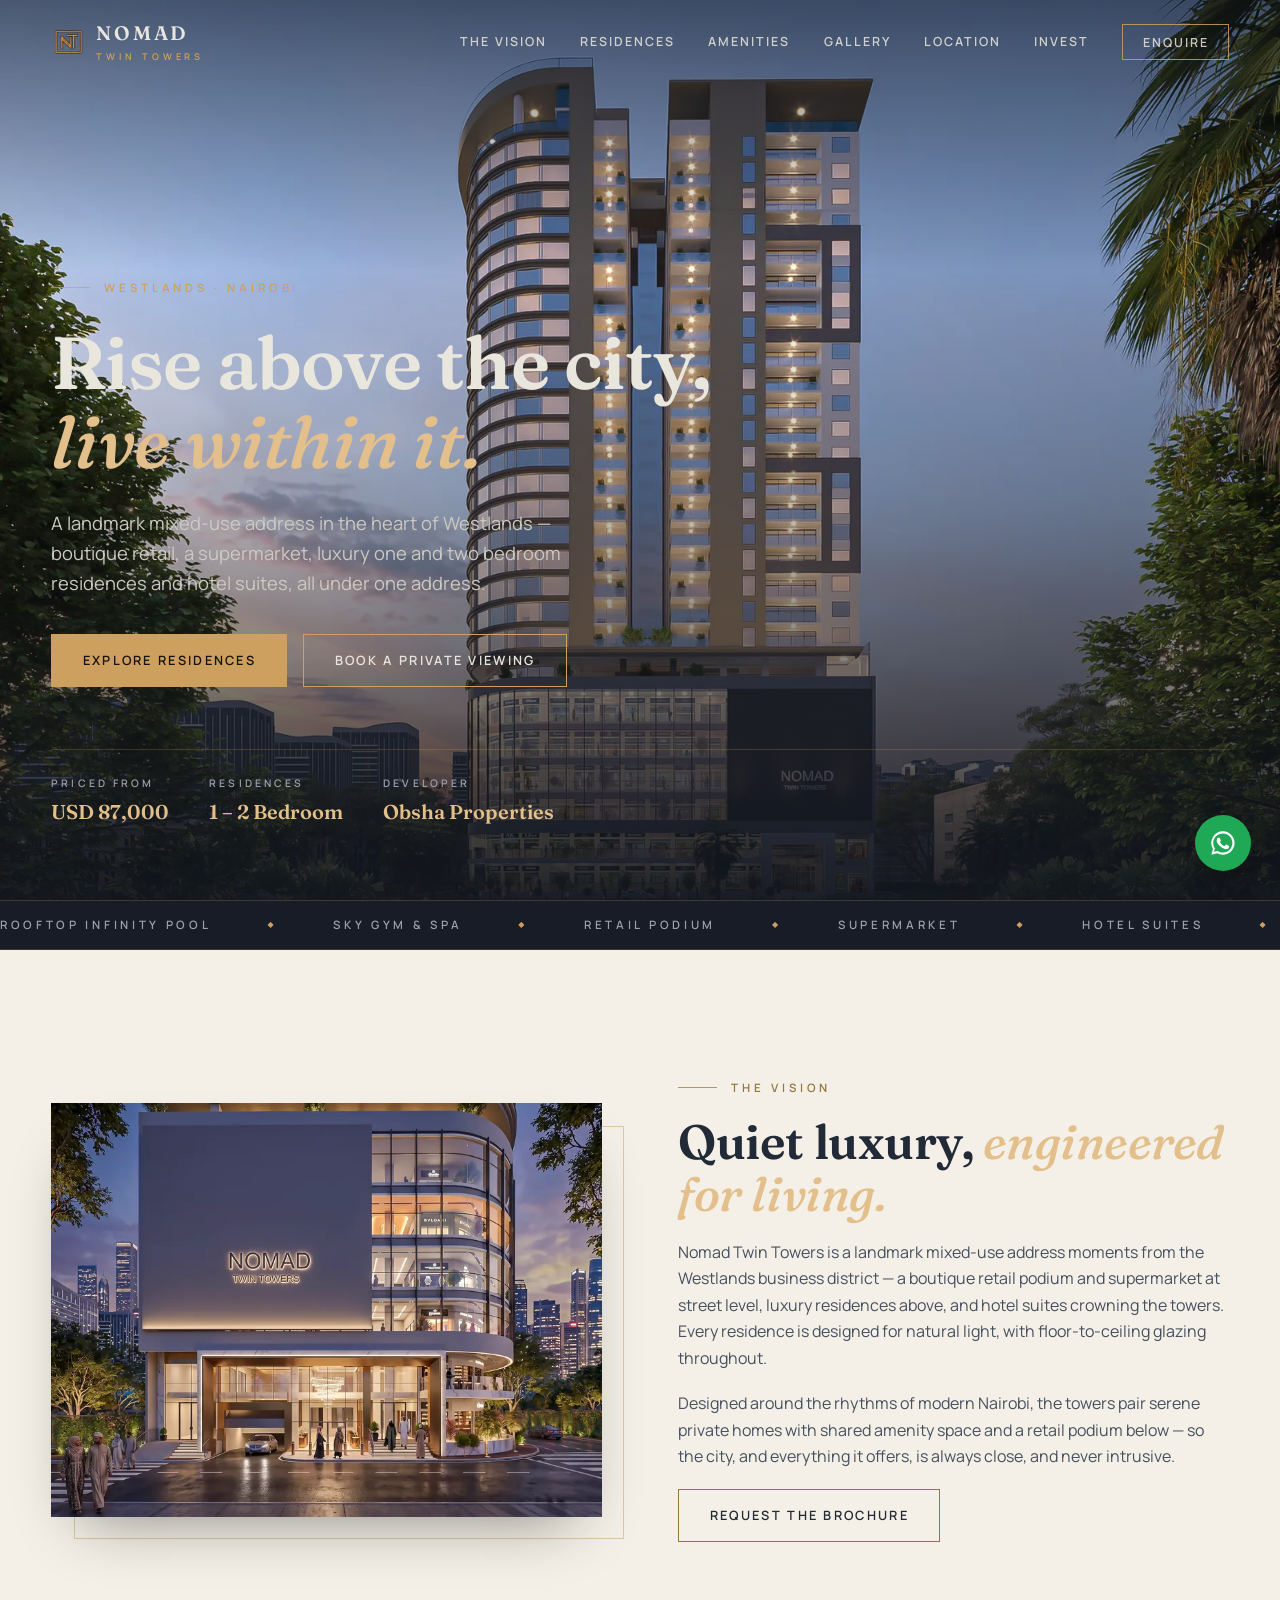
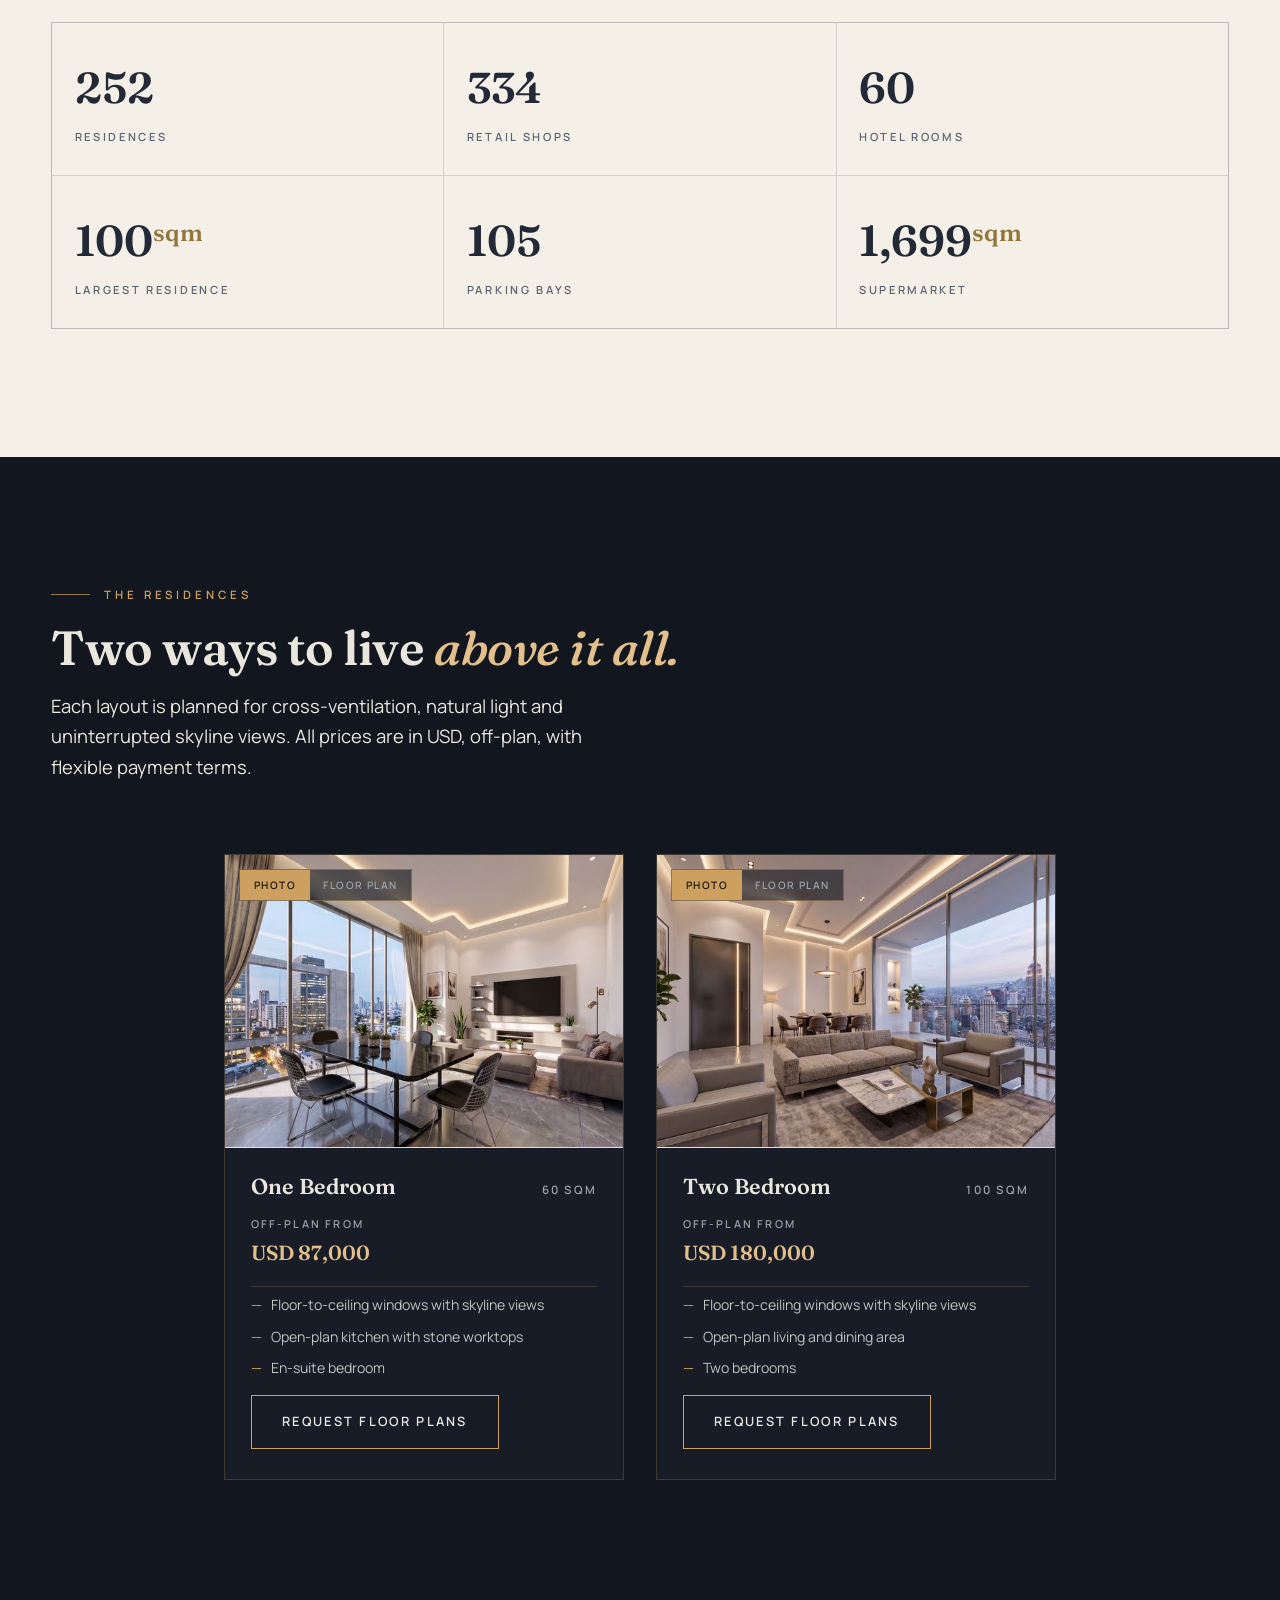
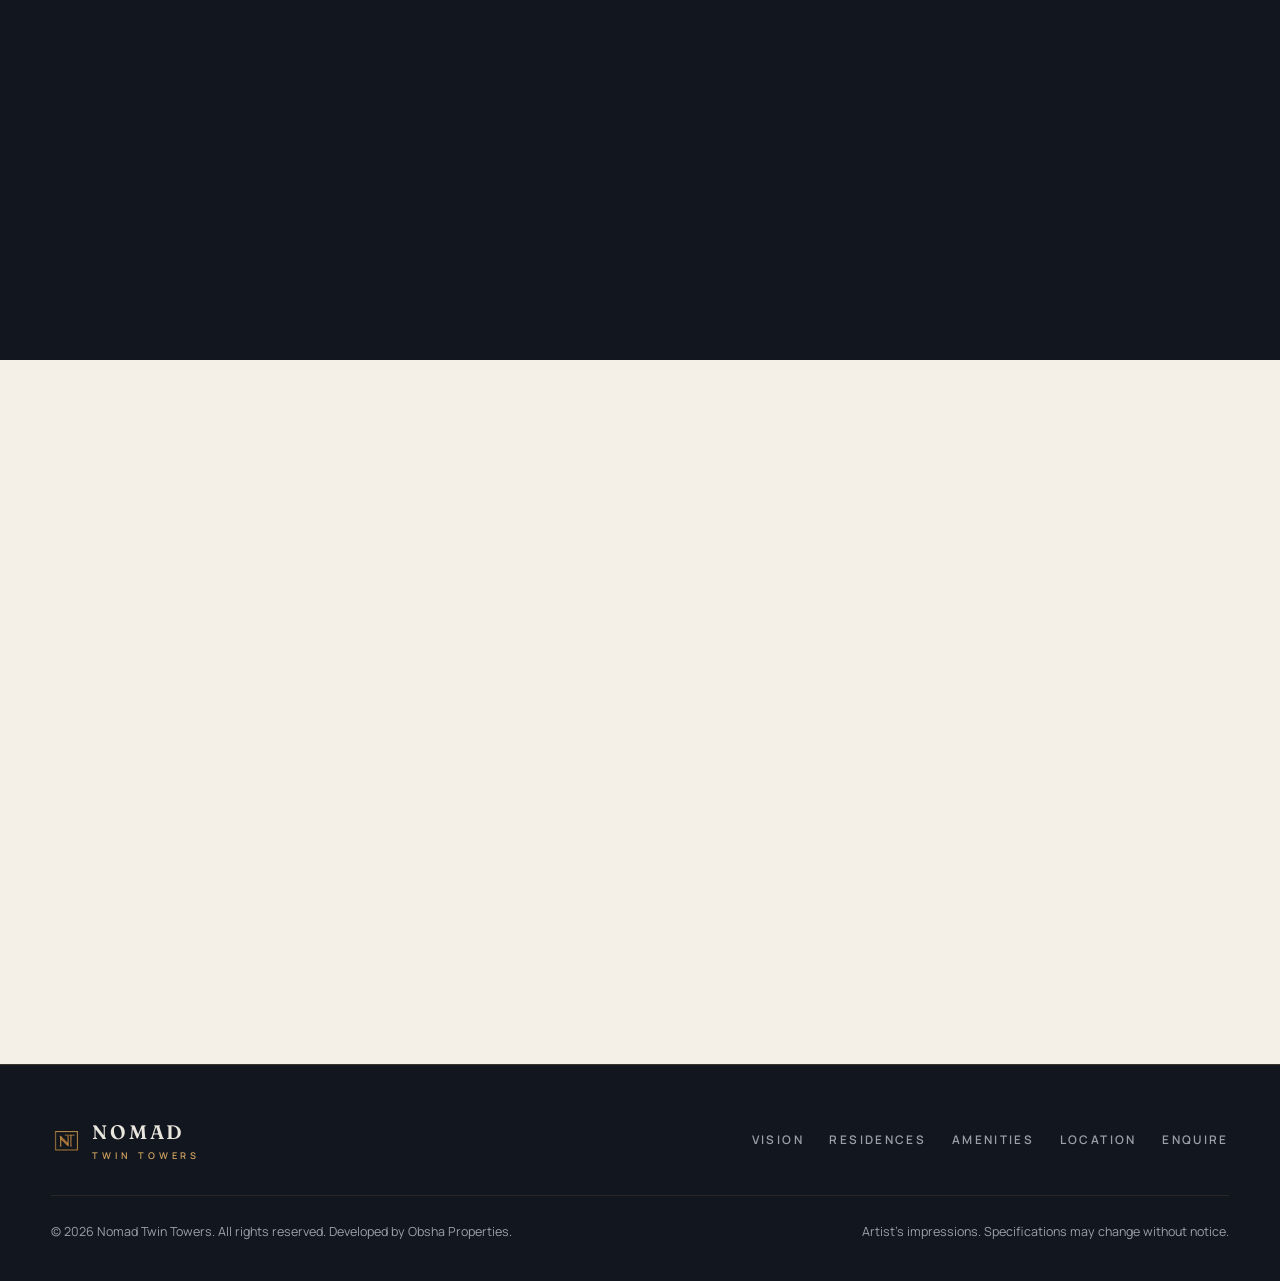
==== commit 06e9de2a: "Replace navbar/footer brand mark with the real logo Cropped the same "NT" monogram used for the favi" ====
--- a/index.html
+++ b/index.html
@@ -53,7 +53,7 @@
   <header class="site-header">
     <div class="nav-bar">
       <a class="brand" href="#top" aria-label="Nomad Twin Towers — home">
-        <svg viewBox="0 0 64 64" aria-hidden="true"><rect width="64" height="64" rx="14" fill="#cda060"/><path d="M18 52V12h7l16 26V12h7v40h-7L25 26v26z" fill="#12161e"/><rect x="18" y="55" width="30" height="2.4" fill="#12161e" opacity=".75"/></svg>
+        <img class="brand-mark" src="assets/logo-mark.png" alt="" width="34" height="34" decoding="async">
         <span class="brand-name">NOMAD<small>TWIN TOWERS</small></span>
       </a>
       <button class="nav-toggle" aria-expanded="false" aria-controls="nav-links" aria-label="Menu"><span></span></button>
@@ -464,7 +464,7 @@
     <div class="wrap">
       <div class="footer-grid">
         <a class="brand" href="#top" aria-label="Nomad Twin Towers — back to top">
-          <svg viewBox="0 0 64 64" width="30" height="30" aria-hidden="true"><rect width="64" height="64" rx="14" fill="#cda060"/><path d="M18 52V12h7l16 26V12h7v40h-7L25 26v26z" fill="#12161e"/></svg>
+          <img class="brand-mark" src="assets/logo-mark.png" alt="" width="30" height="30" decoding="async">
           <span class="brand-name">NOMAD<small>TWIN TOWERS</small></span>
         </a>
         <nav class="footer-nav" aria-label="Footer">
--- a/css/main.css
+++ b/css/main.css
@@ -164,7 +164,8 @@
   padding-block: 1.05rem;
 }
 .brand { display: inline-flex; align-items: center; gap: 0.7rem; }
-.brand svg { width: 34px; height: 34px; }
+.brand-mark { width: 34px; height: 34px; }
+.site-footer .brand-mark { width: 30px; height: 30px; }
 .brand-name {
   font-family: var(--font-display);
   font-size: 1.22rem;
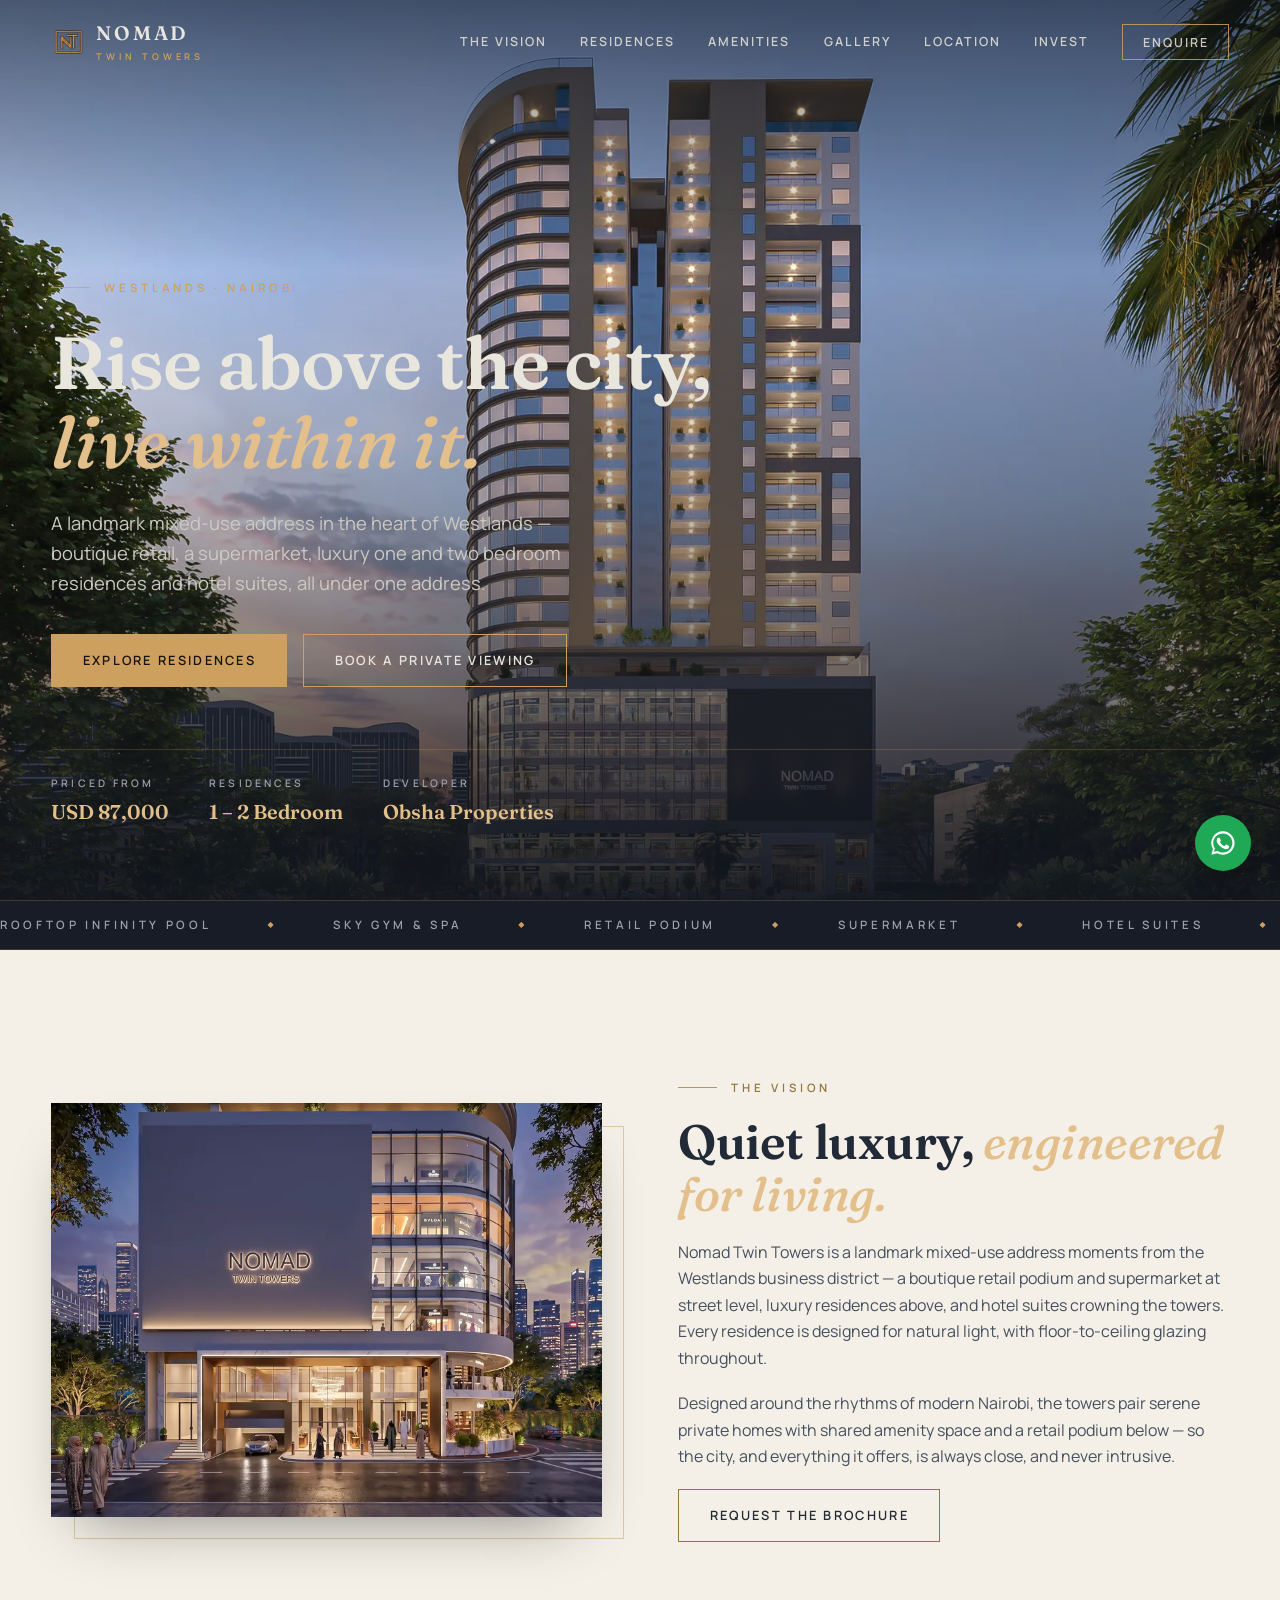
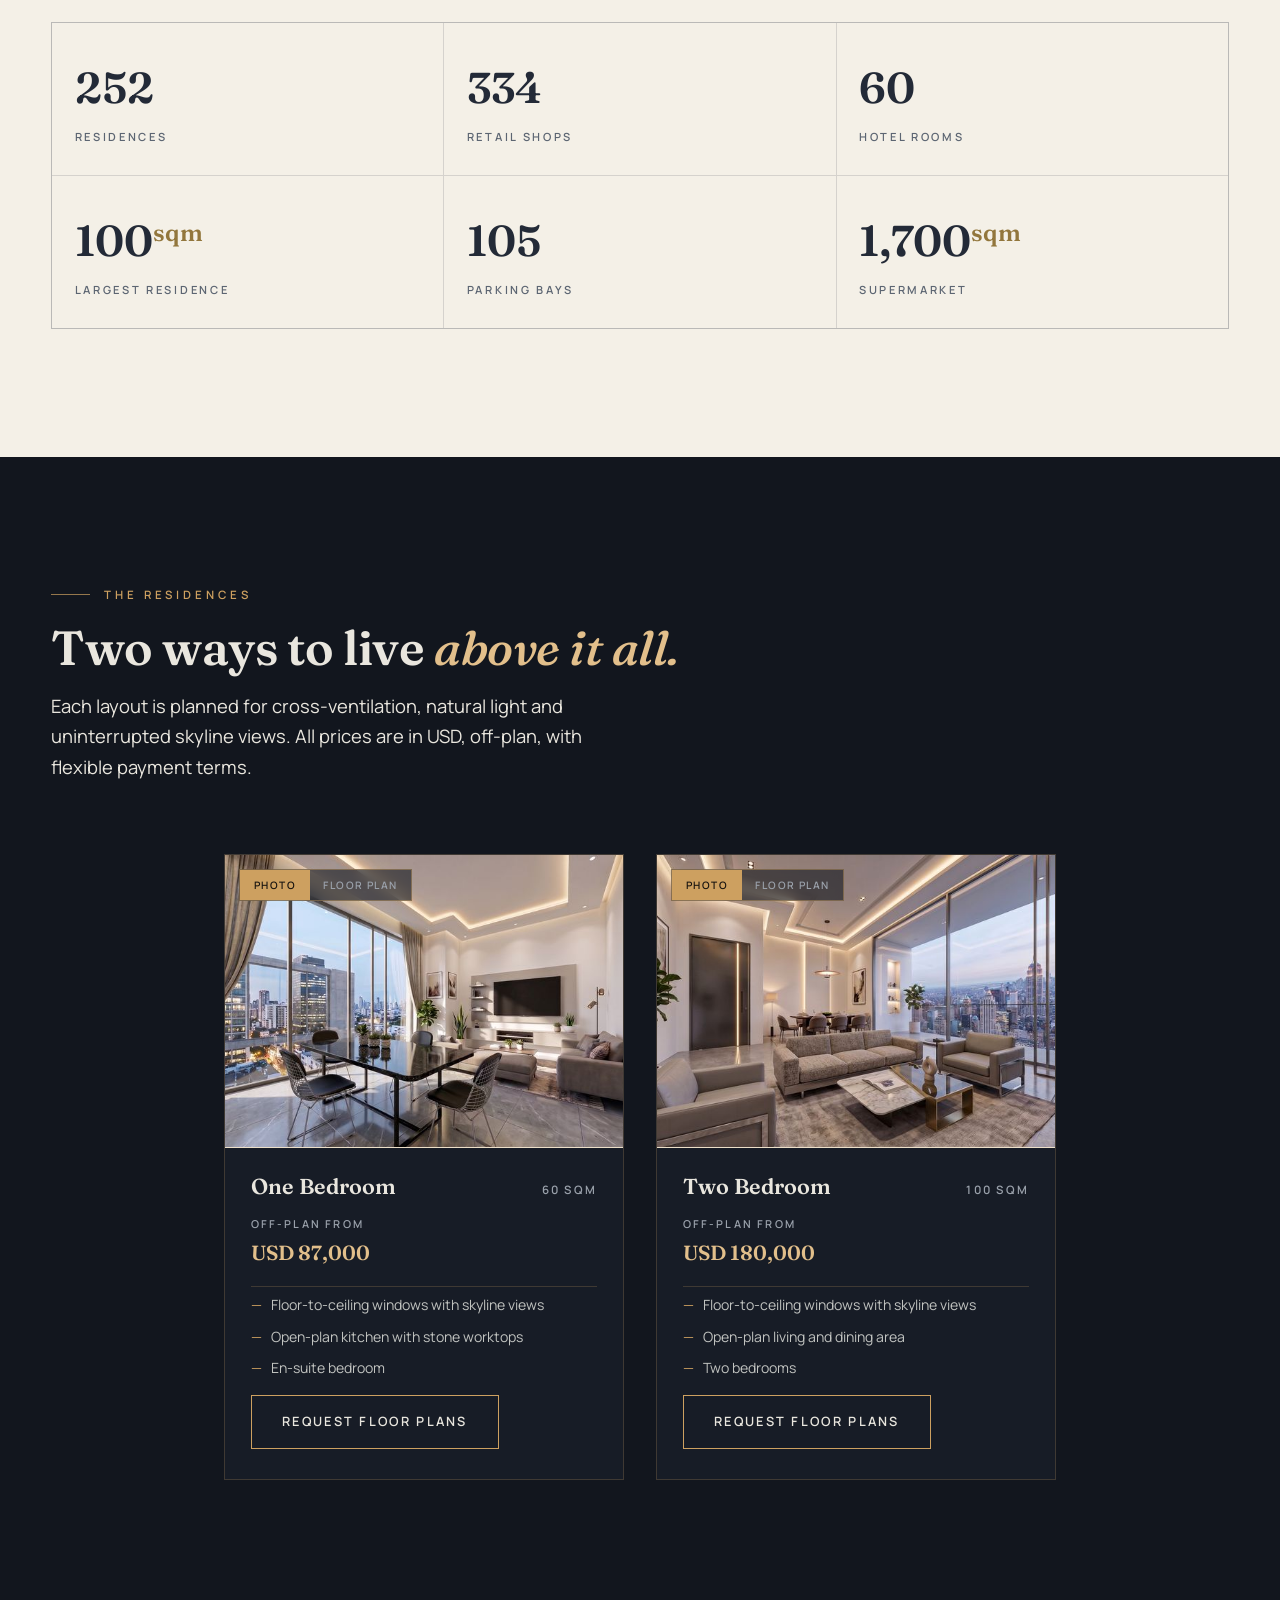
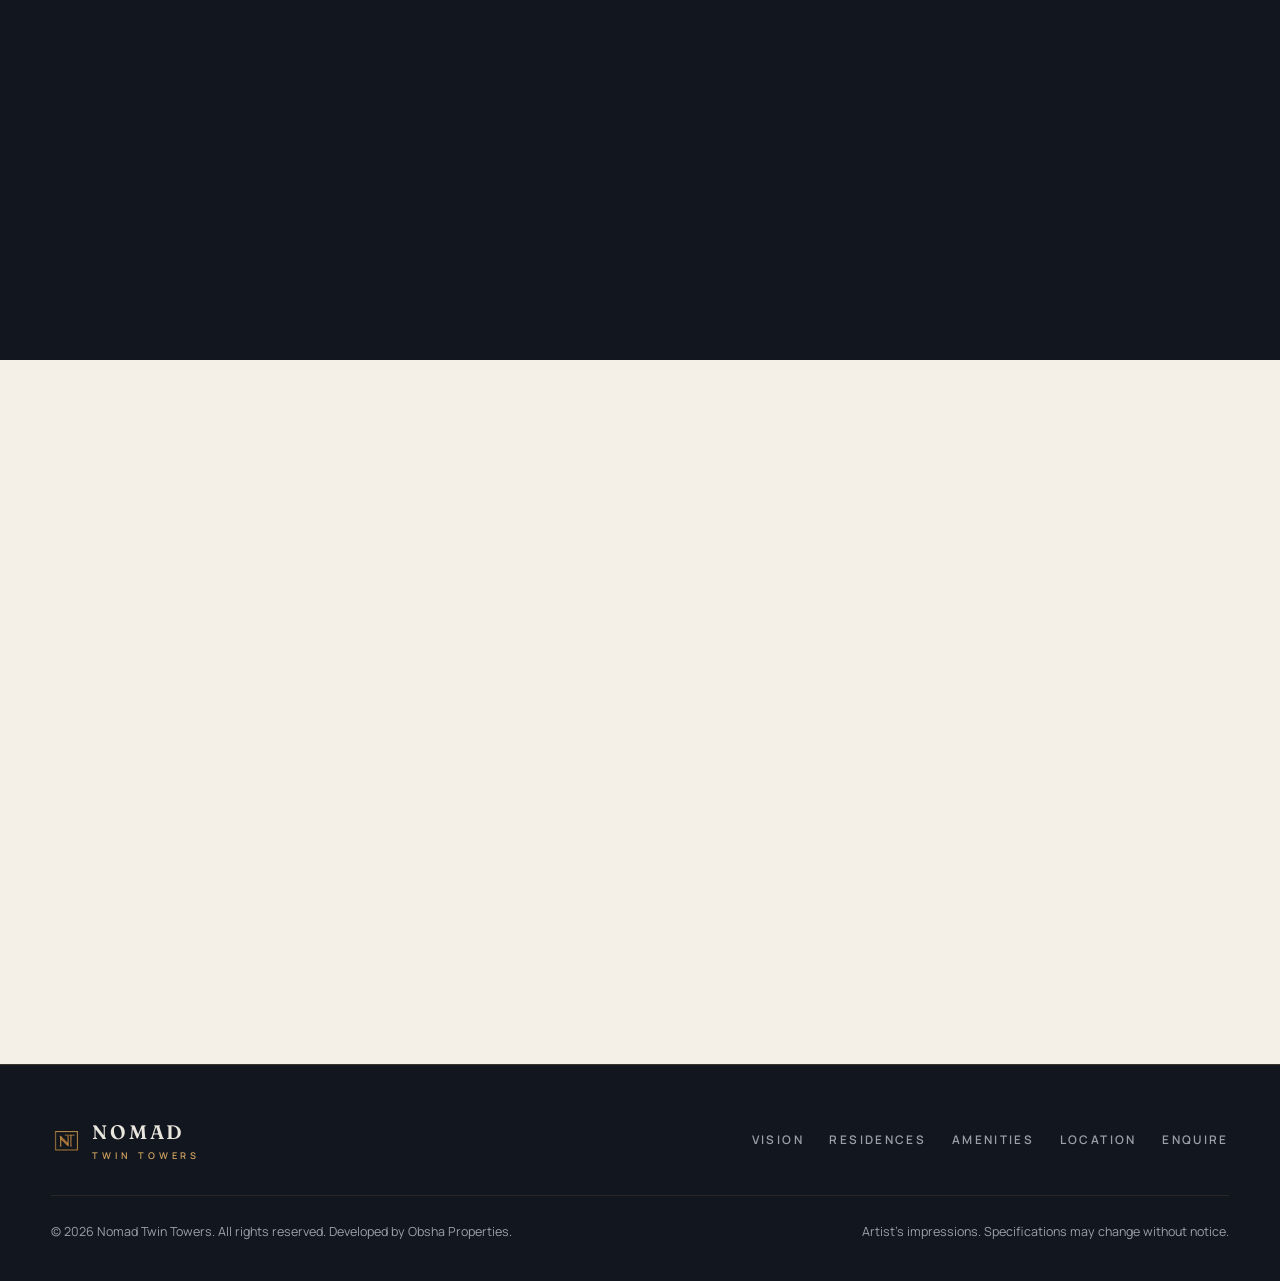
==== commit 464ebb15: "Add remaining gym/lounge photos to Gallery instead of an in-card carousel Considered a mini-carousel" ====
--- a/index.html
+++ b/index.html
@@ -356,6 +356,27 @@
             </picture>
             <figcaption>Master Ensuite</figcaption>
           </figure>
+          <figure class="gal-item">
+            <picture>
+              <source type="image/webp" srcset="assets/gym-upclose-800.webp 800w, assets/gym-upclose-1200.webp 1200w, assets/gym-upclose.webp 1600w" sizes="(max-width: 700px) 82vw, 560px">
+              <img src="assets/gym-upclose.jpg" srcset="assets/gym-upclose-800.jpg 800w, assets/gym-upclose-1200.jpg 1200w, assets/gym-upclose.jpg 1600w" sizes="(max-width: 700px) 82vw, 560px" data-full="assets/gym-upclose.jpg" alt="Close view of gym equipment with city views at dusk" width="1600" height="812" loading="lazy" decoding="async">
+            </picture>
+            <figcaption>Sky Gym · Detail</figcaption>
+          </figure>
+          <figure class="gal-item">
+            <picture>
+              <source type="image/webp" srcset="assets/gym-and-wellness-upclose-800.webp 800w, assets/gym-and-wellness-upclose-1200.webp 1200w, assets/gym-and-wellness-upclose.webp 1600w" sizes="(max-width: 700px) 82vw, 560px">
+              <img src="assets/gym-and-wellness-upclose.jpg" srcset="assets/gym-and-wellness-upclose-800.jpg 800w, assets/gym-and-wellness-upclose-1200.jpg 1200w, assets/gym-and-wellness-upclose.jpg 1600w" sizes="(max-width: 700px) 82vw, 560px" data-full="assets/gym-and-wellness-upclose.jpg" alt="Residents relaxing in the wellness lounge area near the sky gym" width="1600" height="812" loading="lazy" decoding="async">
+            </picture>
+            <figcaption>Wellness Lounge</figcaption>
+          </figure>
+          <figure class="gal-item">
+            <picture>
+              <source type="image/webp" srcset="assets/sky-lounge-800.webp 800w, assets/sky-lounge-1200.webp 1200w, assets/sky-lounge.webp 1600w" sizes="(max-width: 700px) 82vw, 560px">
+              <img src="assets/sky-lounge.jpg" srcset="assets/sky-lounge-800.jpg 800w, assets/sky-lounge-1200.jpg 1200w, assets/sky-lounge.jpg 1600w" sizes="(max-width: 700px) 82vw, 560px" data-full="assets/sky-lounge.jpg" alt="Residents' lounge interior with panoramic city views at dusk" width="1600" height="1200" loading="lazy" decoding="async">
+            </picture>
+            <figcaption>Residents' Lounge</figcaption>
+          </figure>
         </div>
       </div>
       <dialog class="lightbox" id="lightbox">
